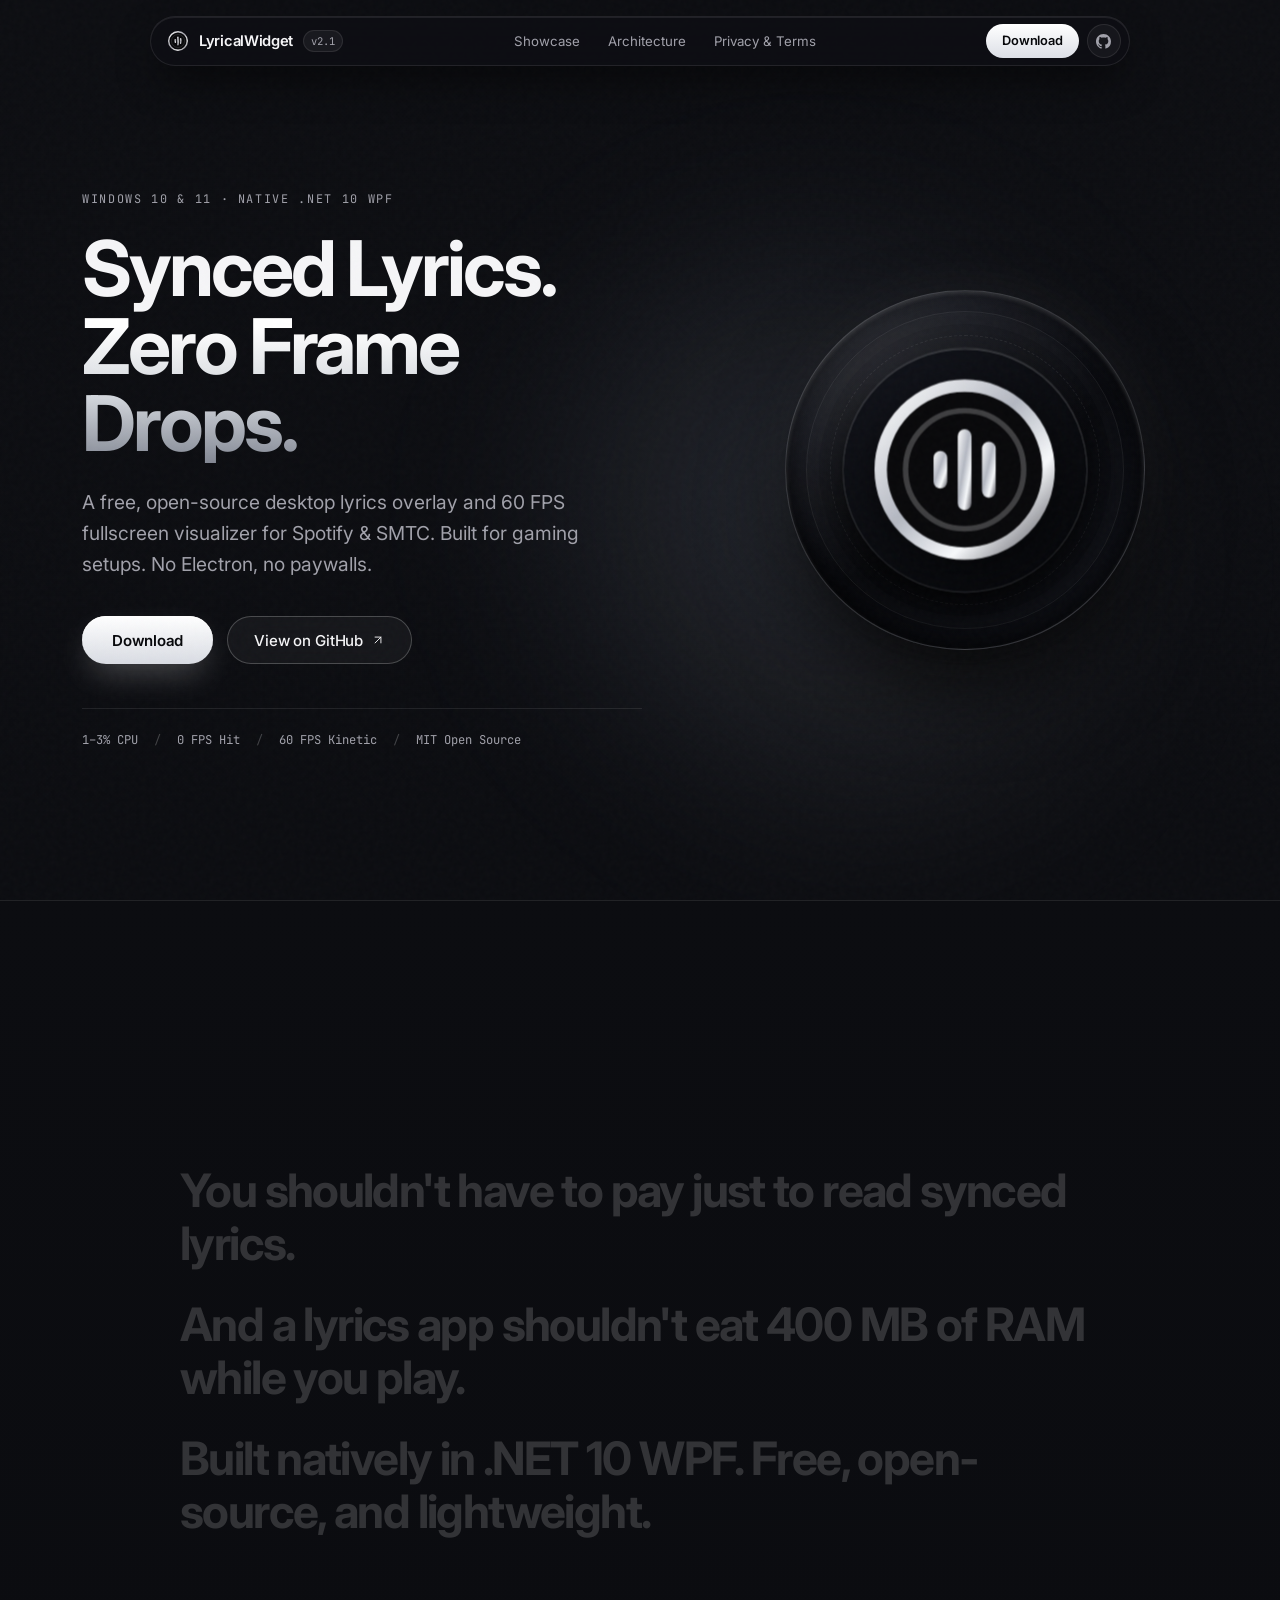
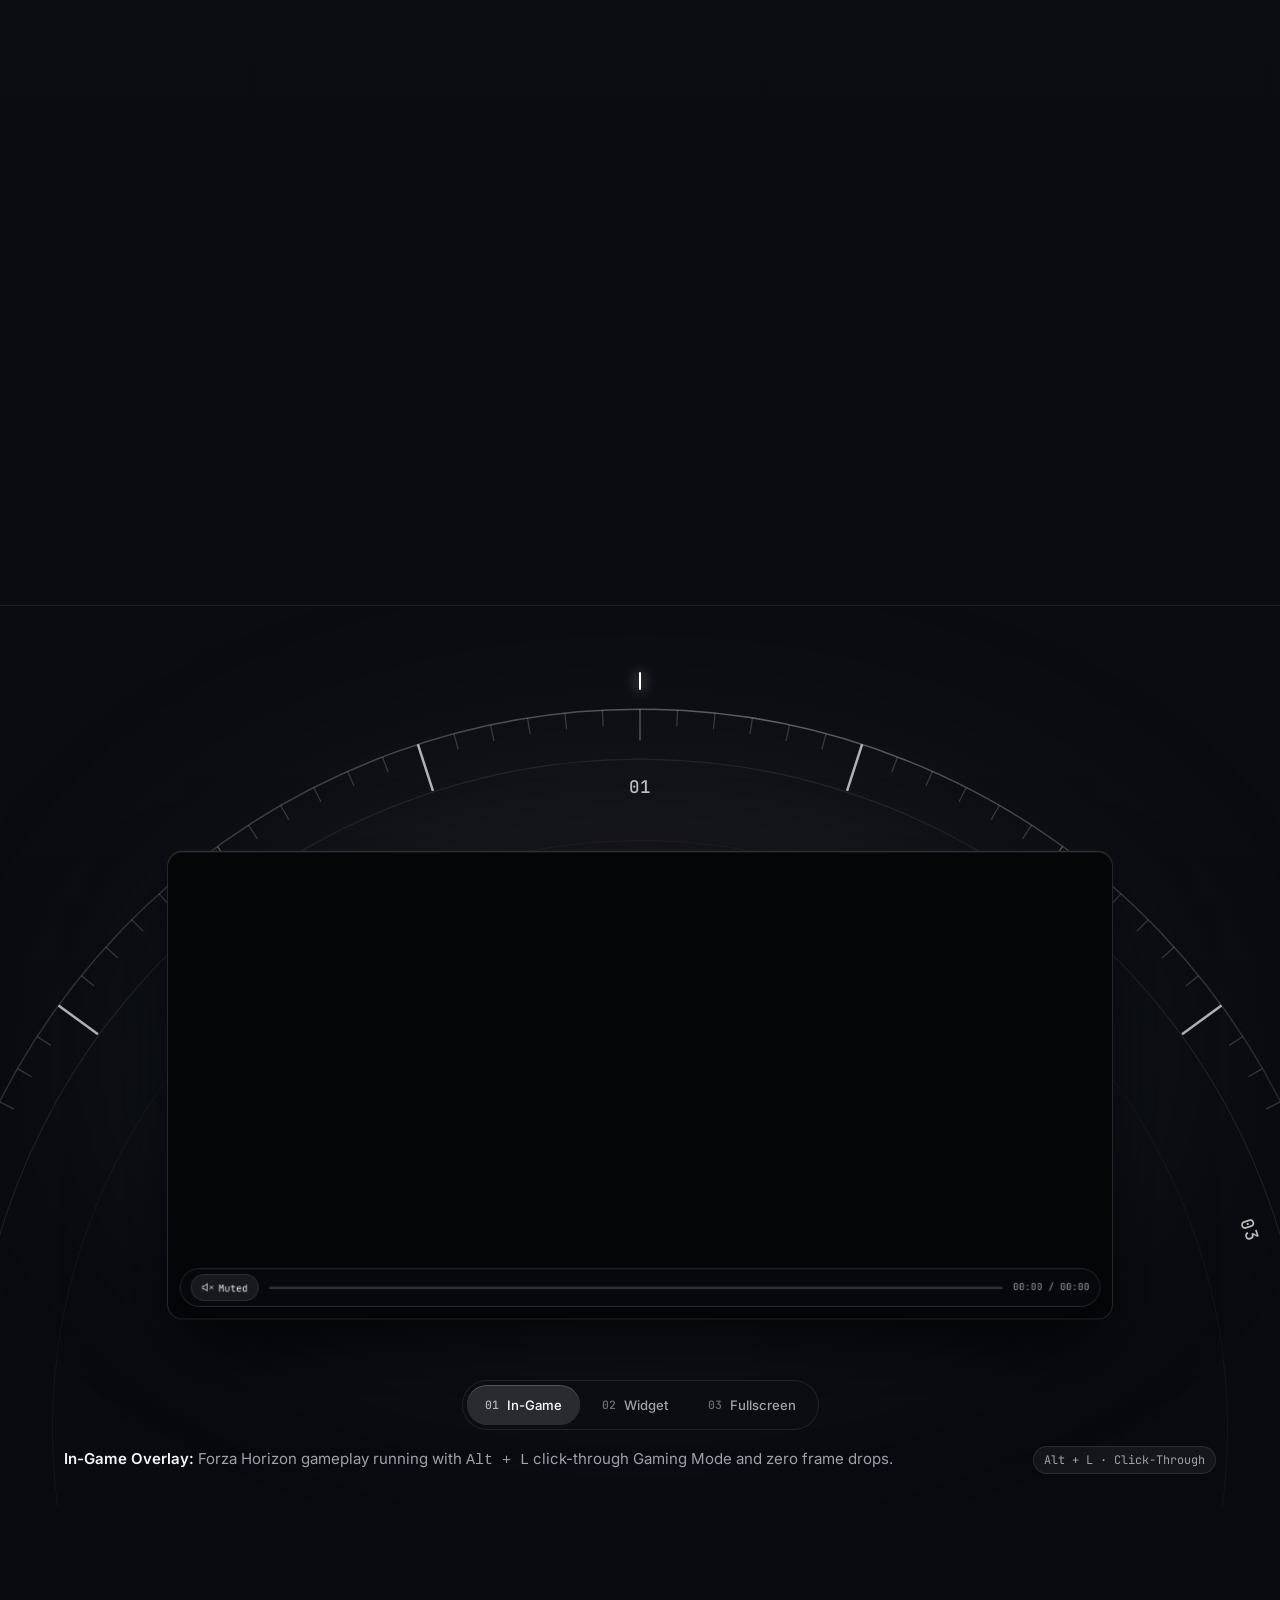
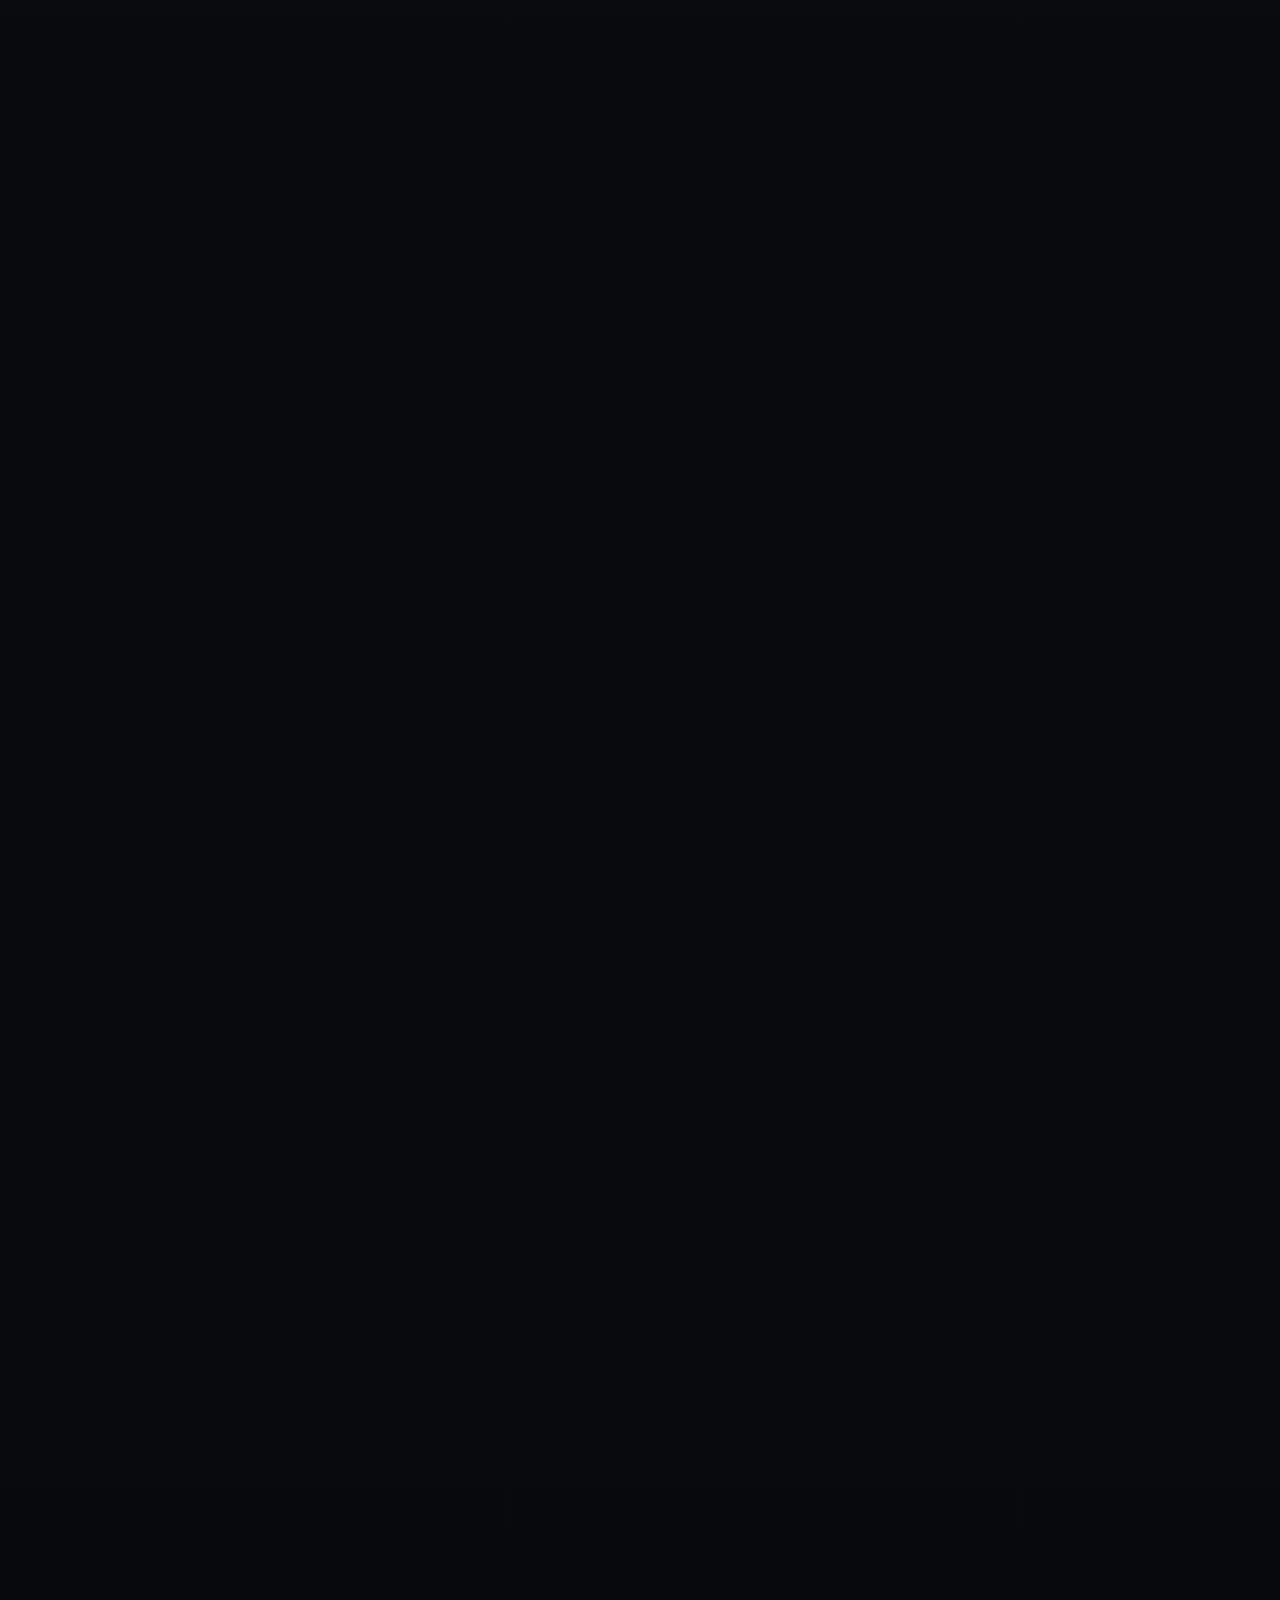
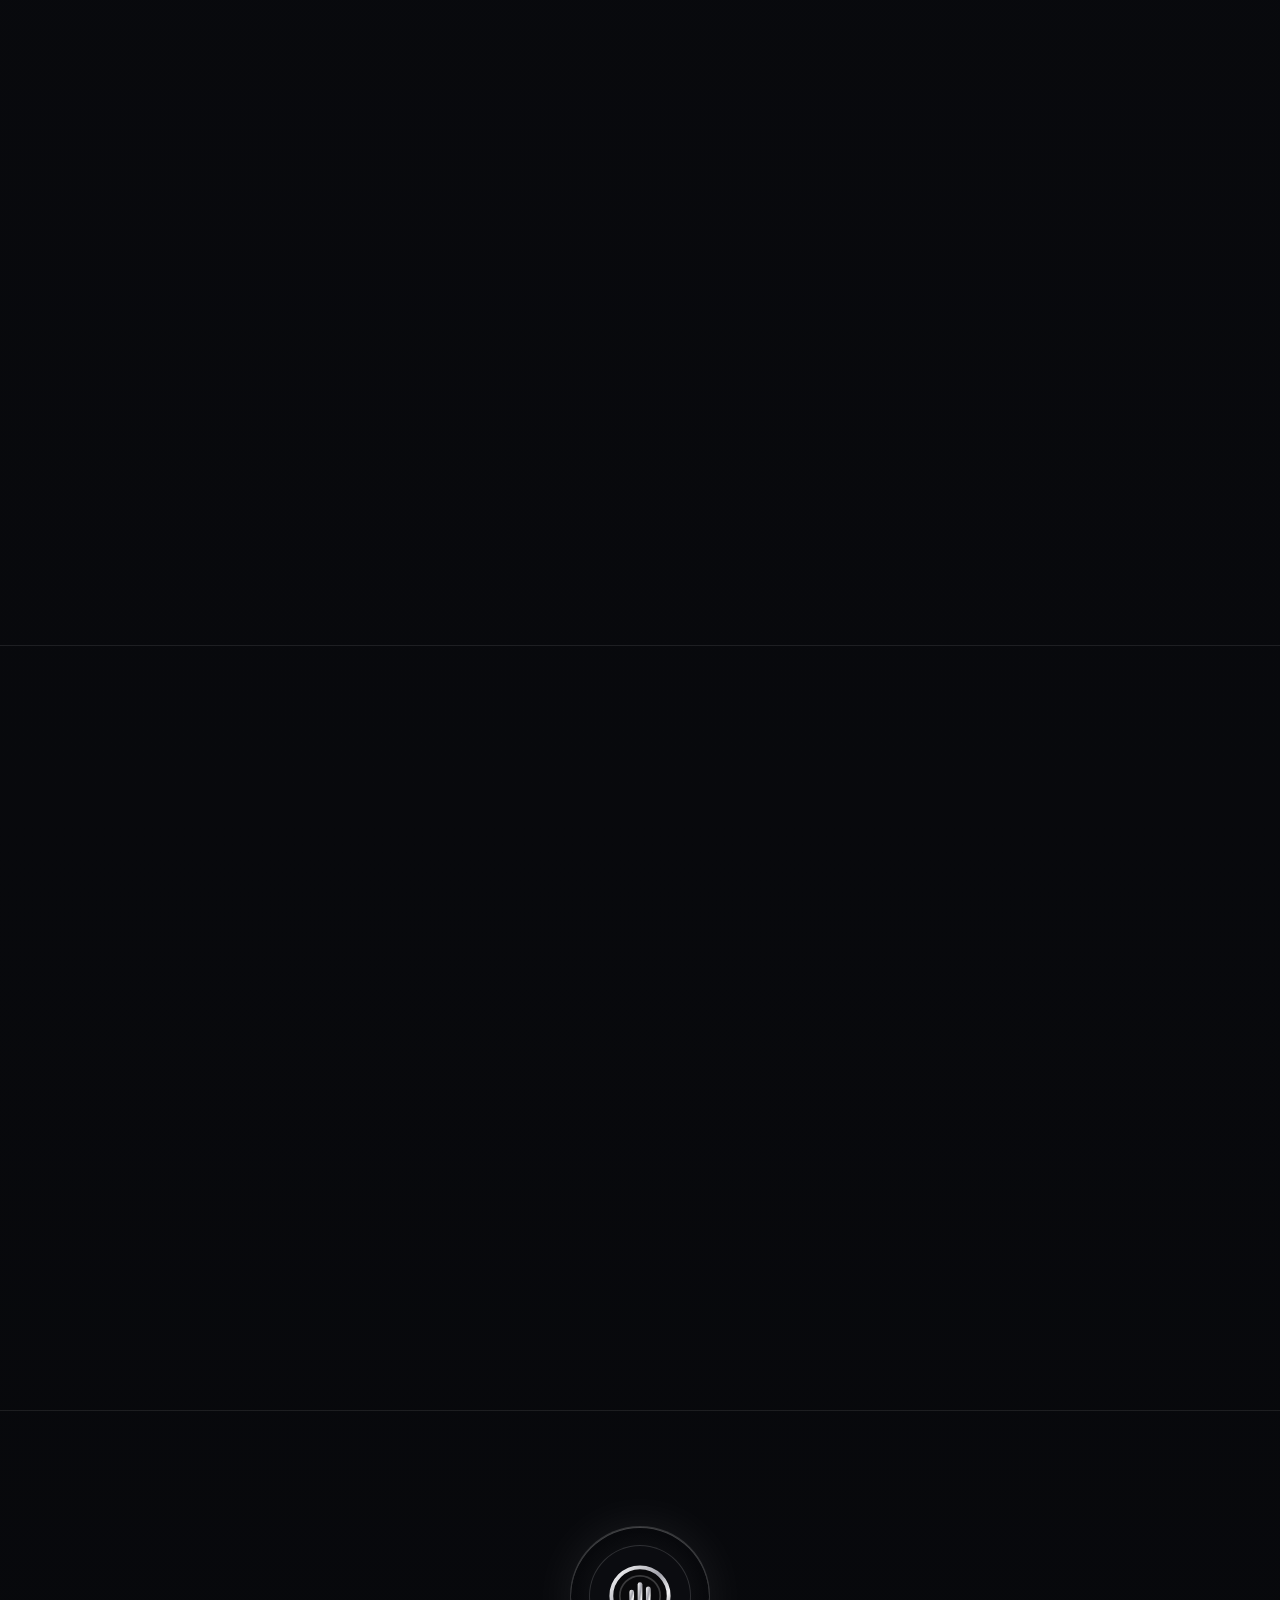
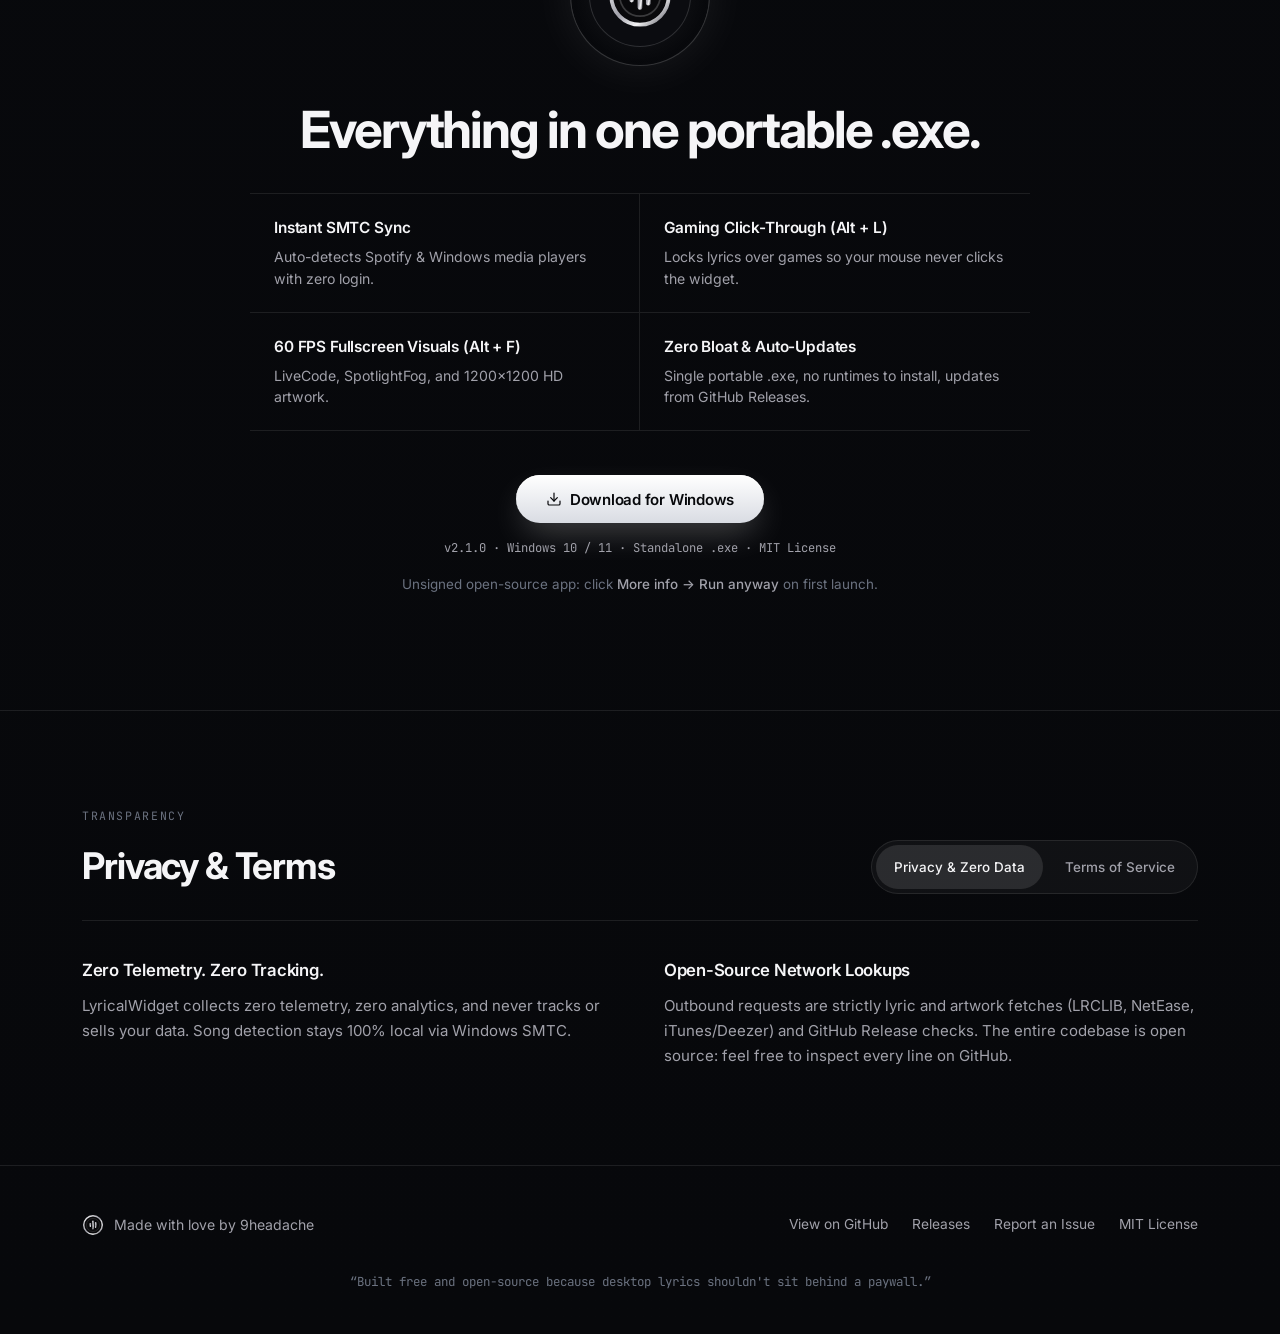
==== docs/index.html @ 4a6d5ec5 "Launch LyricalWidget v2.1.0 landing page" ====
<!DOCTYPE html>
<html lang="en">
<head>
  <meta charset="UTF-8">
  <meta name="viewport" content="width=device-width, initial-scale=1.0">
  <title>LyricalWidget — Synced Lyrics. Zero Frame Drops.</title>
  <meta name="description" content="A free, open-source desktop lyrics overlay and 60 FPS fullscreen visualizer for Spotify and SMTC. Native .NET 10 WPF built for gaming setups.">
  <meta name="theme-color" content="#0D0E12">
  <link rel="icon" type="image/svg+xml" href="data:image/svg+xml,%3Csvg xmlns='http://www.w3.org/2000/svg' viewBox='0 0 32 32'%3E%3Cdefs%3E%3ClinearGradient id='cg' x1='0' y1='0' x2='1' y2='1'%3E%3Cstop offset='0%25' stop-color='%23ffffff'/%3E%3Cstop offset='48%25' stop-color='%23a1a1aa'/%3E%3Cstop offset='72%25' stop-color='%23f4f4f5'/%3E%3Cstop offset='100%25' stop-color='%2352525b'/%3E%3C/linearGradient%3E%3C/defs%3E%3Ccircle cx='16' cy='16' r='13.5' fill='%2309090b' stroke='url(%23cg)' stroke-width='2'/%3E%3Ccircle cx='16' cy='16' r='9.5' fill='none' stroke='rgba(255,255,255,0.18)' stroke-width='0.9'/%3E%3Crect x='11' y='13' width='2.2' height='6' rx='1.1' fill='url(%23cg)'/%3E%3Crect x='14.9' y='9.5' width='2.2' height='13' rx='1.1' fill='url(%23cg)'/%3E%3Crect x='18.8' y='11.5' width='2.2' height='9' rx='1.1' fill='url(%23cg)'/%3E%3C/svg%3E">
  <link rel="preconnect" href="https://fonts.googleapis.com">
  <link rel="preconnect" href="https://fonts.gstatic.com" crossorigin>
  <link href="https://fonts.googleapis.com/css2?family=Inter:wght@400;500;600;700&family=JetBrains+Mono:wght@400;500&display=swap" rel="stylesheet">
  <link rel="stylesheet" href="styles.css">
</head>
<body data-channel="0">

  <div class="studio-grain" aria-hidden="true"></div>

  <header class="topbar-wrap">
    <div class="topbar">
      <a href="#" class="brand-lockup" aria-label="LyricalWidget home">
        <svg class="brand-logo-svg" viewBox="0 0 32 32" aria-hidden="true">
          <defs>
            <linearGradient id="chrome-logo-grad" x1="0" y1="0" x2="1" y2="1">
              <stop offset="0%" stop-color="#ffffff"/>
              <stop offset="48%" stop-color="#a1a1aa"/>
              <stop offset="72%" stop-color="#f4f4f5"/>
              <stop offset="100%" stop-color="#52525b"/>
            </linearGradient>
          </defs>
          <circle cx="16" cy="16" r="13.5" fill="#09090b" stroke="url(#chrome-logo-grad)" stroke-width="2"/>
          <circle cx="16" cy="16" r="9.5" fill="none" stroke="rgba(255,255,255,0.18)" stroke-width="0.9"/>
          <rect x="11" y="13" width="2.2" height="6" rx="1.1" fill="url(#chrome-logo-grad)"/>
          <rect x="14.9" y="9.5" width="2.2" height="13" rx="1.1" fill="url(#chrome-logo-grad)"/>
          <rect x="18.8" y="11.5" width="2.2" height="9" rx="1.1" fill="url(#chrome-logo-grad)"/>
        </svg>
        <span class="brand-name">LyricalWidget</span>
        <span class="brand-ver">v2.1</span>
      </a>

      <nav class="topbar-nav" aria-label="Primary navigation">
        <a href="#showcase">Showcase</a>
        <a href="#architecture">Architecture</a>
        <a href="#legal">Privacy &amp; Terms</a>
      </nav>

      <div class="topbar-actions">
        <a href="#download" class="btn-topbar-download" data-scroll-download>Download</a>
        <a href="https://github.com/9headache/LyricalWidget" target="_blank" rel="noopener" class="btn-topbar-github" aria-label="View on GitHub">
          <svg width="15" height="15" viewBox="0 0 24 24" fill="currentColor" aria-hidden="true">
            <path d="M12 0C5.37 0 0 5.37 0 12c0 5.31 3.435 9.795 8.205 11.385.6.105.825-.255.825-.57 0-.285-.015-1.23-.015-2.235-3.015.555-3.795-.735-4.035-1.41-.135-.345-.72-1.41-1.23-1.695-.42-.225-1.02-.78-.015-.795.945-.015 1.62.87 1.845 1.23 1.08 1.815 2.805 1.305 3.495.99.105-.78.42-1.305.765-1.605-2.67-.3-5.46-1.335-5.46-5.925 0-1.305.465-2.385 1.23-3.225-.12-.3-.54-1.53.12-3.18 0 0 1.005-.315 3.3 1.23.96-.27 1.98-.405 3-.405s2.04.135 3 .405c2.295-1.56 3.3-1.23 3.3-1.23.66 1.65.24 2.88.12 3.18.765.84 1.23 1.905 1.23 3.225 0 4.605-2.805 5.625-5.475 5.925.435.375.81 1.095.81 2.22 0 1.605-.015 2.895-.015 3.3 0 .315.225.69.825.57A12.02 12.02 0 0024 12c0-6.63-5.37-12-12-12z"/>
          </svg>
        </a>
      </div>
    </div>
  </header>

  <main>
    <section class="hero-chapter">
      <div class="hero-studio-glow" aria-hidden="true"></div>
      <div class="container">
        <div class="hero-split">
          <div>
            <div class="hero-eyebrow">WINDOWS 10 &amp; 11 &middot; NATIVE .NET 10 WPF</div>
            <h1 class="hero-title">
              Synced Lyrics.
              <span class="hero-title-chrome">Zero Frame Drops.</span>
            </h1>
            <p class="hero-pitch">
              A free, open-source desktop lyrics overlay and 60 FPS fullscreen visualizer for Spotify &amp; SMTC. Built for gaming setups. No Electron, no paywalls.
            </p>

            <div class="hero-cta-row">
              <a href="#download" class="btn-apple-primary" data-scroll-download>Download</a>
              <a href="https://github.com/9headache/LyricalWidget" target="_blank" rel="noopener" class="btn-apple-secondary">
                <span>View on GitHub</span>
                <svg width="14" height="14" viewBox="0 0 24 24" fill="none" stroke="currentColor" stroke-width="1.6" stroke-linecap="round" stroke-linejoin="round" aria-hidden="true">
                  <line x1="7" y1="17" x2="17" y2="7"/>
                  <polyline points="7 7 17 7 17 17"/>
                </svg>
              </a>
            </div>

            <div class="hero-stat-bar">
              <span>1–3% CPU</span>
              <span class="stat-sep" aria-hidden="true">/</span>
              <span>0 FPS Hit</span>
              <span class="stat-sep" aria-hidden="true">/</span>
              <span>60 FPS Kinetic</span>
              <span class="stat-sep" aria-hidden="true">/</span>
              <span>MIT Open Source</span>
            </div>
          </div>

          <div class="hero-sculpture-col">
            <div class="hardware-sculpture" id="hero-sculpture" aria-hidden="true">
              <div class="sculpture-housing">
                <div class="sculpture-groove-ring"></div>
                <div class="sculpture-groove-inner"></div>
                <div class="sculpture-glare-sweep"></div>
              </div>
              <div class="sculpture-logo-core">
                <svg class="sculpture-svg" viewBox="0 0 32 32">
                  <defs>
                    <linearGradient id="sculpture-grad" x1="0" y1="0" x2="1" y2="1">
                      <stop offset="0%" stop-color="#ffffff"/>
                      <stop offset="45%" stop-color="#b4b8c2"/>
                      <stop offset="72%" stop-color="#f8fafc"/>
                      <stop offset="100%" stop-color="#52525b"/>
                    </linearGradient>
                  </defs>
                  <circle cx="16" cy="16" r="13.5" fill="#09090b" stroke="url(#sculpture-grad)" stroke-width="2"/>
                  <circle cx="16" cy="16" r="9.5" fill="none" stroke="rgba(255,255,255,0.22)" stroke-width="0.9"/>
                  <rect x="11" y="13" width="2.2" height="6" rx="1.1" fill="url(#sculpture-grad)"/>
                  <rect x="14.9" y="9.5" width="2.2" height="13" rx="1.1" fill="url(#sculpture-grad)"/>
                  <rect x="18.8" y="11.5" width="2.2" height="9" rx="1.1" fill="url(#sculpture-grad)"/>
                </svg>
              </div>
            </div>
          </div>
        </div>
      </div>
    </section>

    <section class="manifesto-track" id="manifesto">
      <div class="manifesto-sticky">
        <div class="container">
          <div class="manifesto-stack">
            <p class="manifesto-line" data-manifesto-line>You shouldn't have to pay just to read synced lyrics.</p>
            <p class="manifesto-line" data-manifesto-line>And a lyrics app shouldn't eat 400 MB of RAM while you play.</p>
            <p class="manifesto-line" data-manifesto-line>Built natively in .NET 10 WPF. Free, open-source, and lightweight.</p>
          </div>
        </div>
      </div>
    </section>

    <section class="showcase-track" id="showcase">
      <div class="showcase-sticky">
        <div class="showcase-ambient" aria-hidden="true"></div>

        <div class="dial-fixed-pointer" aria-hidden="true">
          <span class="pointer-needle"></span>
        </div>

        <div class="giant-dial-wrap" aria-hidden="true">
          <svg class="giant-dial-svg" viewBox="0 0 1200 1200">
            <defs>
              <linearGradient id="dial-rim-grad" x1="0" y1="0" x2="1" y2="0.4">
                <stop offset="0%" stop-color="rgba(255,255,255,0.06)"/>
                <stop offset="50%" stop-color="rgba(255,255,255,0.34)"/>
                <stop offset="100%" stop-color="rgba(255,255,255,0.06)"/>
              </linearGradient>
            </defs>
            <circle cx="600" cy="600" r="575" fill="none" stroke="url(#dial-rim-grad)" stroke-width="1.2"/>
            <circle cx="600" cy="600" r="535" fill="none" stroke="rgba(255,255,255,0.08)" stroke-width="1"/>
            <circle cx="600" cy="600" r="470" fill="none" stroke="rgba(255,255,255,0.04)" stroke-width="1"/>
            <g id="giant-dial-ticks"></g>
            <!-- Degree markers aligned cleanly with 0deg, +36deg, +72deg from top center -->
            <g font-family="JetBrains Mono, monospace" font-size="14" font-weight="500" fill="rgba(255,255,255,0.72)" text-anchor="middle">
              <text x="600" y="92">01</text>
              <text x="898" y="189" transform="rotate(36 898 189)">02</text>
              <text x="1083" y="443" transform="rotate(72 1083 443)">03</text>
            </g>
          </svg>
        </div>

        <div class="showcase-stage-inner">
          <div class="cinema-video-shell" id="cinema-video-shell">
            <video class="stage-video-layer is-active" data-video-idx="0" src="assets/ingame-demo.mp4" muted loop playsinline preload="metadata"></video>
            <video class="stage-video-layer" data-video-idx="1" src="assets/widget-demo.mp4" muted loop playsinline preload="metadata"></video>
            <video class="stage-video-layer" data-video-idx="2" src="assets/fullscreen-demo.mp4" muted loop playsinline preload="metadata"></video>

            <div class="cinema-hud">
              <button type="button" id="cinema-mute-btn" class="mute-btn" aria-label="Unmute active video">
                <svg id="cinema-mute-icon" width="14" height="14" viewBox="0 0 24 24" fill="none" stroke="currentColor" stroke-width="1.6" stroke-linecap="round" stroke-linejoin="round" aria-hidden="true">
                  <polygon points="11 5 6 9 2 9 2 15 6 15 11 19 11 5"/>
                  <line x1="23" y1="9" x2="17" y2="15"/>
                  <line x1="17" y1="9" x2="23" y2="15"/>
                </svg>
                <span id="cinema-mute-label">Muted</span>
              </button>

              <div class="cinema-progress-track" aria-hidden="true">
                <div class="cinema-progress-fill" id="cinema-progress-fill"></div>
              </div>

              <span class="cinema-time" id="cinema-time">00:00 / 00:00</span>
            </div>
          </div>

          <div class="showcase-top-tabs" role="tablist" aria-label="Showcase video chapters">
            <button type="button" class="chapter-pill-btn" role="tab" aria-selected="true" data-chapter="0">
              <span class="pill-num">01</span>
              <span>In-Game</span>
            </button>
            <button type="button" class="chapter-pill-btn" role="tab" aria-selected="false" data-chapter="1">
              <span class="pill-num">02</span>
              <span>Widget</span>
            </button>
            <button type="button" class="chapter-pill-btn" role="tab" aria-selected="false" data-chapter="2">
              <span class="pill-num">03</span>
              <span>Fullscreen</span>
            </button>
          </div>

          <div class="showcase-caption-row">
            <p class="showcase-caption" id="showcase-caption">
              <strong>In-Game Overlay:</strong> Forza Horizon gameplay running with <code>Alt + L</code> click-through Gaming Mode and zero frame drops.
            </p>
            <span class="showcase-hotkey-tag" id="showcase-hotkey">Alt + L &middot; Click-Through</span>
          </div>
        </div>
      </div>
    </section>

    <section class="architecture-section" id="architecture">
      <div class="container">
        <div class="arch-grid reveal">
          <div class="arch-narrative">
            <div class="section-eyebrow">Architecture</div>
            <h2>Native speed, zero wrapper tax.</h2>
            <p>
              Browser-based desktop apps wrap a full Chromium runtime just to draw text, burning 300–500 MB of memory in the background. LyricalWidget compiles natively on .NET 10 WPF so it stays invisible to your frame counter.
            </p>
            <p>
              Playback hooks directly into Windows SMTC with millisecond timing, races LRCLIB and NetEase in parallel with 30-day offline lyric caching, and checks GitHub Releases automatically in place.
            </p>
          </div>

          <div class="ledger-table">
            <div class="ledger-row">
              <span class="ledger-key">Engine</span>
              <span class="ledger-val">.NET 10 WPF</span>
            </div>
            <div class="ledger-row">
              <span class="ledger-key">Typical CPU</span>
              <span class="ledger-val">1–3%</span>
            </div>
            <div class="ledger-row">
              <span class="ledger-key">Gaming Mode</span>
              <span class="ledger-val">Click-Through (Alt + L)</span>
            </div>
            <div class="ledger-row">
              <span class="ledger-key">Fullscreen</span>
              <span class="ledger-val">60 FPS Kinetic (Alt + F)</span>
            </div>
            <div class="ledger-row">
              <span class="ledger-key">Artwork</span>
              <span class="ledger-val">1200&times;1200 HD</span>
            </div>
            <div class="ledger-row">
              <span class="ledger-key">Price</span>
              <span class="ledger-val">Free Forever</span>
            </div>
          </div>
        </div>
      </div>
    </section>

    <section class="download-section" id="download">
      <div class="container">
        <div class="download-inner reveal">
          <div class="download-emblem" id="download-emblem" aria-hidden="true">
            <div class="download-ring"></div>
            <div class="download-emblem-disc">
              <svg class="download-emblem-svg" viewBox="0 0 32 32">
                <circle cx="16" cy="16" r="13.5" fill="#09090b" stroke="url(#chrome-logo-grad)" stroke-width="1.8"/>
                <circle cx="16" cy="16" r="9.5" fill="none" stroke="rgba(255,255,255,0.2)" stroke-width="0.8"/>
                <rect x="11" y="13" width="2.2" height="6" rx="1.1" fill="url(#chrome-logo-grad)"/>
                <rect x="14.9" y="9.5" width="2.2" height="13" rx="1.1" fill="url(#chrome-logo-grad)"/>
                <rect x="18.8" y="11.5" width="2.2" height="9" rx="1.1" fill="url(#chrome-logo-grad)"/>
              </svg>
              <div class="download-sweep"></div>
            </div>
          </div>

          <h2 class="download-heading">Everything in one portable .exe.</h2>

          <div class="explainer-grid">
            <div class="explainer-cell">
              <h3>Instant SMTC Sync</h3>
              <p>Auto-detects Spotify &amp; Windows media players with zero login.</p>
            </div>
            <div class="explainer-cell">
              <h3>Gaming Click-Through (Alt + L)</h3>
              <p>Locks lyrics over games so your mouse never clicks the widget.</p>
            </div>
            <div class="explainer-cell">
              <h3>60 FPS Fullscreen Visuals (Alt + F)</h3>
              <p>LiveCode, SpotlightFog, and 1200&times;1200 HD artwork.</p>
            </div>
            <div class="explainer-cell">
              <h3>Zero Bloat &amp; Auto-Updates</h3>
              <p>Single portable .exe, no runtimes to install, updates from GitHub Releases.</p>
            </div>
          </div>

          <div class="download-actions">
            <a href="https://github.com/9headache/LyricalWidget/releases/latest/download/LyricalWidget.exe" class="btn-apple-primary">
              <svg width="16" height="16" viewBox="0 0 24 24" fill="none" stroke="currentColor" stroke-width="1.8" stroke-linecap="round" stroke-linejoin="round" aria-hidden="true">
                <path d="M21 15v4a2 2 0 0 1-2 2H5a2 2 0 0 1-2-2v-4"/>
                <polyline points="7 10 12 15 17 10"/>
                <line x1="12" y1="15" x2="12" y2="3"/>
              </svg>
              <span>Download for Windows</span>
            </a>
            <div class="download-meta">v2.1.0 &middot; Windows 10 / 11 &middot; Standalone .exe &middot; MIT License</div>
            <p class="smartscreen-note">
              Unsigned open-source app: click <strong>More info &rarr; Run anyway</strong> on first launch.
            </p>
          </div>
        </div>
      </div>
    </section>

    <section class="legal-section" id="legal">
      <div class="container">
        <div class="legal-header reveal">
          <div>
            <div class="section-eyebrow">Transparency</div>
            <h2>Privacy &amp; Terms</h2>
          </div>

          <div class="legal-tabs" role="tablist" aria-label="Privacy and terms tabs">
            <button type="button" class="legal-tab-btn" role="tab" aria-selected="true" data-legal-tab="privacy">Privacy &amp; Zero Data</button>
            <button type="button" class="legal-tab-btn" role="tab" aria-selected="false" data-legal-tab="terms">Terms of Service</button>
          </div>
        </div>

        <div class="legal-panel is-active reveal" id="legal-panel-privacy" role="tabpanel">
          <div class="legal-col">
            <h3>Zero Telemetry. Zero Tracking.</h3>
            <p>
              LyricalWidget collects zero telemetry, zero analytics, and never tracks or sells your data. Song detection stays 100% local via Windows SMTC.
            </p>
          </div>
          <div class="legal-col">
            <h3>Open-Source Network Lookups</h3>
            <p>
              Outbound requests are strictly lyric and artwork fetches (LRCLIB, NetEase, iTunes/Deezer) and GitHub Release checks. The entire codebase is open source: feel free to inspect every line on GitHub.
            </p>
          </div>
        </div>

        <div class="legal-panel" id="legal-panel-terms" role="tabpanel">
          <div class="legal-col">
            <h3>MIT Open-Source License</h3>
            <p>
              Provided completely free under the MIT License ("as is", without warranty). No user accounts, license keys, or recurring subscriptions are required.
            </p>
          </div>
          <div class="legal-col">
            <h3>Independent Project</h3>
            <p>
              LyricalWidget is an independent community project and is not affiliated with, endorsed by, or sponsored by Spotify AB or any third-party media platform.
            </p>
          </div>
        </div>
      </div>
    </section>
  </main>

  <footer class="site-footer">
    <div class="container">
      <div class="footer-top">
        <a href="https://github.com/9headache" target="_blank" rel="noopener" class="footer-credit">
          <svg class="brand-logo-svg" viewBox="0 0 32 32" aria-hidden="true">
            <circle cx="16" cy="16" r="13.5" fill="#09090b" stroke="url(#chrome-logo-grad)" stroke-width="2"/>
            <circle cx="16" cy="16" r="9.5" fill="none" stroke="rgba(255,255,255,0.18)" stroke-width="0.9"/>
            <rect x="11" y="13" width="2.2" height="6" rx="1.1" fill="url(#chrome-logo-grad)"/>
            <rect x="14.9" y="9.5" width="2.2" height="13" rx="1.1" fill="url(#chrome-logo-grad)"/>
            <rect x="18.8" y="11.5" width="2.2" height="9" rx="1.1" fill="url(#chrome-logo-grad)"/>
          </svg>
          <span>Made with love by 9headache</span>
        </a>

        <nav class="footer-nav" aria-label="Footer navigation">
          <a href="https://github.com/9headache/LyricalWidget" target="_blank" rel="noopener">View on GitHub</a>
          <a href="https://github.com/9headache/LyricalWidget/releases/latest" target="_blank" rel="noopener">Releases</a>
          <a href="https://github.com/9headache/LyricalWidget/issues" target="_blank" rel="noopener">Report an Issue</a>
          <a href="#legal">MIT License</a>
        </nav>
      </div>

      <p class="footer-quote">&ldquo;Built free and open-source because desktop lyrics shouldn't sit behind a paywall.&rdquo;</p>
    </div>
  </footer>

  <script src="app.js"></script>
</body>
</html>
---- docs/styles.css ----
:root {
  --bg-top: #0D0E12;
  --bg-bottom: #07080B;
  --text-primary: #F5F5F7;
  --text-secondary: #A1A1AA;
  --text-muted: #6B7280;
  --hairline: rgba(255, 255, 255, 0.09);
  --hairline-bright: rgba(255, 255, 255, 0.22);

  --font-sans: "Inter", -apple-system, BlinkMacSystemFont, "SF Pro Display", "Segoe UI", sans-serif;
  --font-mono: "JetBrains Mono", ui-monospace, SFMono-Regular, Menlo, Consolas, monospace;

  --ease-apple: cubic-bezier(0.22, 1, 0.36, 1);
  --max-w: 1180px;

  --dial-angle: 0deg;
  --stage-scale: 1;
}

*, *::before, *::after {
  box-sizing: border-box;
  margin: 0;
  padding: 0;
}

html {
  background-color: var(--bg-bottom);
  color: var(--text-primary);
  font-family: var(--font-sans);
  scroll-behavior: smooth;
  -webkit-font-smoothing: antialiased;
  -moz-osx-font-smoothing: grayscale;
}

@media (prefers-reduced-motion: reduce) {
  html {
    scroll-behavior: auto;
  }
}

/* Keep overflow-x: clip so position: sticky works on child tracks */
body {
  min-height: 100vh;
  background: linear-gradient(180deg, var(--bg-top) 0%, #090A0E 45%, var(--bg-bottom) 100%);
  color: var(--text-primary);
  line-height: 1.55;
  overflow-x: clip;
  position: relative;
}

a {
  color: inherit;
  text-decoration: none;
}

button {
  font-family: inherit;
  color: inherit;
  background: none;
  border: none;
  cursor: pointer;
}

.studio-grain {
  position: fixed;
  inset: 0;
  pointer-events: none;
  z-index: 90;
  opacity: 0.022;
  background-image: url("data:image/svg+xml,%3Csvg viewBox='0 0 200 200' xmlns='http://www.w3.org/2000/svg'%3E%3Cfilter id='g'%3E%3CfeTurbulence type='fractalNoise' baseFrequency='0.85' numOctaves='3' stitchTiles='stitch'/%3E%3C/filter%3E%3Crect width='100%25' height='100%25' filter='url(%23g)'/%3E%3C/svg%3E");
}

.container {
  width: 100%;
  max-width: var(--max-w);
  margin: 0 auto;
  padding: 0 32px;
  position: relative;
  z-index: 2;
}

.topbar-wrap {
  position: fixed;
  top: 16px;
  left: 0;
  right: 0;
  z-index: 120;
  padding: 0 18px;
  pointer-events: none;
}

.topbar {
  pointer-events: auto;
  max-width: 980px;
  margin: 0 auto;
  height: 50px;
  padding: 0 8px 0 16px;
  border-radius: 999px;
  background: rgba(14, 15, 20, 0.72);
  backdrop-filter: blur(26px) saturate(150%);
  -webkit-backdrop-filter: blur(26px) saturate(150%);
  border: 1px solid var(--hairline);
  box-shadow: 0 18px 44px -12px rgba(0, 0, 0, 0.78), inset 0 1px 0 rgba(255, 255, 255, 0.08);
  display: flex;
  align-items: center;
  justify-content: space-between;
  gap: 16px;
}

.brand-lockup {
  display: inline-flex;
  align-items: center;
  gap: 10px;
  flex-shrink: 0;
}

.brand-logo-svg {
  width: 22px;
  height: 22px;
  flex-shrink: 0;
}

.brand-name {
  font-weight: 600;
  font-size: 0.92rem;
  letter-spacing: -0.02em;
  color: var(--text-primary);
}

.brand-ver {
  font-family: var(--font-mono);
  font-size: 0.66rem;
  color: var(--text-secondary);
  padding: 2px 7px;
  border-radius: 999px;
  background: rgba(255, 255, 255, 0.05);
  border: 1px solid var(--hairline);
}

.topbar-nav {
  display: flex;
  align-items: center;
  gap: 28px;
  font-size: 0.83rem;
  color: var(--text-secondary);
}

.topbar-nav a {
  transition: color 0.2s ease;
  white-space: nowrap;
}

.topbar-nav a:hover {
  color: var(--text-primary);
}

.topbar-actions {
  display: flex;
  align-items: center;
  gap: 8px;
  flex-shrink: 0;
}

.btn-topbar-download {
  display: inline-flex;
  align-items: center;
  justify-content: center;
  height: 34px;
  padding: 0 16px;
  border-radius: 999px;
  background: linear-gradient(180deg, #FFFFFF 0%, #DCDFE6 100%);
  color: #07080B;
  font-size: 0.8rem;
  font-weight: 600;
  letter-spacing: -0.01em;
  transition: transform 0.25s var(--ease-apple), box-shadow 0.25s ease;
}

.btn-topbar-download:hover {
  transform: translateY(-1px);
  box-shadow: 0 6px 20px rgba(255, 255, 255, 0.25);
}

.btn-topbar-github {
  display: inline-flex;
  align-items: center;
  justify-content: center;
  width: 34px;
  height: 34px;
  border-radius: 50%;
  background: rgba(255, 255, 255, 0.04);
  border: 1px solid var(--hairline);
  color: var(--text-secondary);
  transition: color 0.2s ease, border-color 0.2s ease, background 0.2s ease;
}

.btn-topbar-github:hover {
  color: var(--text-primary);
  border-color: var(--hairline-bright);
  background: rgba(255, 255, 255, 0.1);
}

.hero-chapter {
  min-height: 100vh;
  display: flex;
  align-items: center;
  padding: 112px 0 72px;
  position: relative;
  overflow: hidden;
}

.hero-studio-glow {
  position: absolute;
  top: 22%;
  right: 8%;
  width: 680px;
  height: 680px;
  border-radius: 50%;
  background:
    radial-gradient(circle at 42% 42%, rgba(185, 202, 230, 0.12), transparent 62%),
    radial-gradient(circle at 64% 62%, rgba(255, 255, 255, 0.05), transparent 60%);
  filter: blur(80px);
  pointer-events: none;
  z-index: 0;
}

.hero-split {
  display: grid;
  grid-template-columns: 1.12fr 0.88fr;
  gap: 56px;
  align-items: center;
}

.hero-eyebrow {
  font-family: var(--font-mono);
  font-size: 0.74rem;
  letter-spacing: 0.14em;
  text-transform: uppercase;
  color: var(--text-secondary);
  margin-bottom: 22px;
}

.hero-title {
  font-size: clamp(3rem, 6vw, 5.2rem);
  font-weight: 700;
  letter-spacing: -0.04em;
  line-height: 1.01;
  margin-bottom: 24px;
  color: var(--text-primary);
}

.hero-title-chrome {
  display: block;
  background: linear-gradient(180deg, #FFFFFF 12%, #D1D5DB 58%, #838894 100%);
  -webkit-background-clip: text;
  -webkit-text-fill-color: transparent;
}

.hero-pitch {
  font-size: clamp(1.04rem, 1.8vw, 1.2rem);
  color: var(--text-secondary);
  max-width: 540px;
  line-height: 1.62;
  margin-bottom: 36px;
}

.hero-cta-row {
  display: flex;
  align-items: center;
  gap: 14px;
  flex-wrap: wrap;
  margin-bottom: 44px;
}

.btn-apple-primary {
  display: inline-flex;
  align-items: center;
  justify-content: center;
  gap: 8px;
  min-height: 48px;
  padding: 0 30px;
  border-radius: 999px;
  background: linear-gradient(180deg, #FFFFFF 0%, #D9DCE3 100%);
  color: #07080B;
  font-size: 0.94rem;
  font-weight: 600;
  letter-spacing: -0.015em;
  box-shadow: 0 14px 34px -8px rgba(255, 255, 255, 0.28), inset 0 1px 0 #FFFFFF;
  transition: transform 0.28s var(--ease-apple), box-shadow 0.28s ease;
}

.btn-apple-primary:hover {
  transform: translateY(-2px);
  box-shadow: 0 20px 42px -8px rgba(255, 255, 255, 0.38), inset 0 1px 0 #FFFFFF;
}

.btn-apple-secondary {
  display: inline-flex;
  align-items: center;
  justify-content: center;
  gap: 8px;
  min-height: 48px;
  padding: 0 26px;
  border-radius: 999px;
  background: rgba(255, 255, 255, 0.045);
  border: 1px solid var(--hairline-bright);
  backdrop-filter: blur(18px);
  color: var(--text-primary);
  font-size: 0.94rem;
  font-weight: 500;
  letter-spacing: -0.01em;
  transition: background 0.2s ease, border-color 0.2s ease, transform 0.28s var(--ease-apple);
}

.btn-apple-secondary:hover {
  background: rgba(255, 255, 255, 0.09);
  border-color: rgba(255, 255, 255, 0.34);
  transform: translateY(-2px);
}

.hero-stat-bar {
  display: flex;
  align-items: center;
  flex-wrap: wrap;
  gap: 10px 16px;
  padding-top: 22px;
  border-top: 1px solid var(--hairline);
  font-family: var(--font-mono);
  font-size: 0.76rem;
  color: var(--text-secondary);
  max-width: 560px;
}

.stat-sep {
  color: rgba(255, 255, 255, 0.22);
}

.hero-sculpture-col {
  display: flex;
  align-items: center;
  justify-content: center;
  perspective: 900px;
}

.hardware-sculpture {
  position: relative;
  width: clamp(280px, 32vw, 360px);
  aspect-ratio: 1 / 1;
  border-radius: 50%;
  display: flex;
  align-items: center;
  justify-content: center;
  transform-style: preserve-3d;
  transition: transform 0.22s var(--ease-apple);
  will-change: transform;
}

.sculpture-housing {
  position: absolute;
  inset: 0;
  border-radius: 50%;
  background:
    radial-gradient(circle at 30% 25%, rgba(255, 255, 255, 0.10), transparent 55%),
    linear-gradient(145deg, #161820 0%, #090A0E 55%, #11131A 100%);
  border: 1px solid rgba(255, 255, 255, 0.16);
  box-shadow:
    0 42px 96px -18px rgba(0, 0, 0, 0.92),
    0 0 60px rgba(255, 255, 255, 0.05),
    inset 0 2px 4px rgba(255, 255, 255, 0.14),
    inset 0 -8px 24px rgba(0, 0, 0, 0.75);
  overflow: hidden;
}

.sculpture-groove-ring {
  position: absolute;
  inset: 20px;
  border-radius: 50%;
  border: 1px solid rgba(255, 255, 255, 0.07);
  box-shadow: inset 0 0 0 12px rgba(255, 255, 255, 0.012);
}

.sculpture-groove-inner {
  position: absolute;
  inset: 44px;
  border-radius: 50%;
  border: 1px dashed rgba(255, 255, 255, 0.08);
}

.sculpture-glare-sweep {
  position: absolute;
  top: -30%;
  left: -90%;
  width: 60%;
  height: 160%;
  background: linear-gradient(105deg, transparent 25%, rgba(255, 255, 255, 0.16) 50%, transparent 75%);
  transform: skewX(-20deg);
  animation: sculpture-sweep 7.5s var(--ease-apple) infinite;
  pointer-events: none;
}

@keyframes sculpture-sweep {
  0%, 55% { left: -90%; opacity: 0; }
  65% { opacity: 1; }
  90% { left: 140%; opacity: 0; }
  100% { left: 140%; opacity: 0; }
}

.sculpture-logo-core {
  position: relative;
  width: 66%;
  height: 66%;
  border-radius: 50%;
  background: radial-gradient(circle at 35% 30%, #15171F 0%, #07080B 80%);
  border: 1px solid rgba(255, 255, 255, 0.14);
  box-shadow: 0 20px 44px rgba(0, 0, 0, 0.85), inset 0 1px 0 rgba(255, 255, 255, 0.22);
  display: flex;
  align-items: center;
  justify-content: center;
  transform: translateZ(26px);
}

.sculpture-svg {
  width: 82%;
  height: 82%;
  filter: drop-shadow(0 6px 18px rgba(0, 0, 0, 0.7));
}

.manifesto-track {
  min-height: 145vh;
  position: relative;
  border-top: 1px solid var(--hairline);
}

.manifesto-sticky {
  position: sticky;
  top: 0;
  height: 100vh;
  display: flex;
  align-items: center;
  justify-content: center;
  padding: 80px 0;
}

.manifesto-stack {
  max-width: 920px;
  margin: 0 auto;
  display: flex;
  flex-direction: column;
  gap: 28px;
}

.manifesto-line {
  font-size: clamp(1.75rem, 3.6vw, 3.2rem);
  font-weight: 700;
  letter-spacing: -0.035em;
  line-height: 1.15;
}

.m-word {
  color: rgba(255, 255, 255, 0.16);
  transition: color 0.22s ease;
}

.m-word.is-lit {
  color: #FFFFFF;
}

.showcase-track {
  height: 360vh;
  position: relative;
  border-top: 1px solid var(--hairline);
}

.showcase-sticky {
  position: sticky;
  top: 0;
  height: 100vh;
  overflow: clip;
  display: flex;
  flex-direction: column;
  justify-content: flex-end;
  padding: 76px 0 32px;
}

.showcase-ambient {
  position: absolute;
  top: 50%;
  left: 50%;
  width: min(1100px, 120vw);
  height: 620px;
  transform: translate(-50%, -50%);
  border-radius: 50%;
  filter: blur(110px);
  pointer-events: none;
  z-index: 0;
  transition: background 0.85s var(--ease-apple);
}

body[data-channel="0"] .showcase-ambient {
  background: radial-gradient(ellipse at center, rgba(224, 152, 68, 0.16), rgba(92, 134, 190, 0.12) 55%, transparent 74%);
}

body[data-channel="1"] .showcase-ambient {
  background: radial-gradient(ellipse at center, rgba(132, 140, 248, 0.18), rgba(79, 70, 229, 0.12) 55%, transparent 74%);
}

body[data-channel="2"] .showcase-ambient {
  background: radial-gradient(ellipse at center, rgba(218, 70, 86, 0.17), rgba(214, 165, 76, 0.12) 55%, transparent 74%);
}

.giant-dial-wrap {
  position: absolute;
  top: 72px;
  left: 50%;
  width: min(125vw, 1500px);
  aspect-ratio: 1 / 1;
  transform: translateX(-50%);
  pointer-events: none;
  z-index: 1;
}

.giant-dial-svg {
  width: 100%;
  height: 100%;
  transform: rotate(var(--dial-angle));
  will-change: transform;
}

.dial-fixed-pointer {
  position: absolute;
  top: 66px;
  left: 50%;
  transform: translateX(-50%);
  display: flex;
  flex-direction: column;
  align-items: center;
  gap: 4px;
  z-index: 4;
  pointer-events: none;
}

.pointer-needle {
  width: 2px;
  height: 18px;
  background: #FFFFFF;
  border-radius: 999px;
  box-shadow: 0 0 14px rgba(255, 255, 255, 0.95);
}

.showcase-stage-inner {
  position: relative;
  z-index: 3;
  width: 100%;
  max-width: 1280px;
  margin: 0 auto;
  padding: 0 28px;
  display: flex;
  flex-direction: column;
  align-items: center;
  gap: 16px;
}

.showcase-top-tabs {
  display: inline-flex;
  align-items: center;
  padding: 4px;
  border-radius: 999px;
  background: rgba(14, 15, 20, 0.78);
  backdrop-filter: blur(22px);
  -webkit-backdrop-filter: blur(22px);
  border: 1px solid var(--hairline);
  gap: 4px;
  max-width: 100%;
  overflow-x: auto;
  scrollbar-width: none;
}

.showcase-top-tabs::-webkit-scrollbar {
  display: none;
}

.chapter-pill-btn {
  display: inline-flex;
  align-items: center;
  gap: 8px;
  min-height: 40px;
  padding: 0 18px;
  border-radius: 999px;
  font-size: 0.82rem;
  font-weight: 500;
  color: var(--text-secondary);
  white-space: nowrap;
  transition: color 0.2s ease, background 0.25s ease;
}

.chapter-pill-btn:hover {
  color: var(--text-primary);
}

.chapter-pill-btn[aria-selected="true"] {
  background: rgba(255, 255, 255, 0.12);
  color: #FFFFFF;
  box-shadow: inset 0 1px 0 rgba(255, 255, 255, 0.18);
}

.pill-num {
  font-family: var(--font-mono);
  font-size: 0.72rem;
  opacity: 0.65;
}

.cinema-video-shell {
  position: relative;
  width: min(88vw, 1220px);
  max-height: 62vh;
  aspect-ratio: 16 / 9;
  border-radius: 18px;
  overflow: hidden;
  background: #040507;
  border: 1px solid rgba(255, 255, 255, 0.15);
  box-shadow: 0 42px 100px -20px rgba(0, 0, 0, 0.9), inset 0 1px 0 rgba(255, 255, 255, 0.18);
  transform: scale(var(--stage-scale));
  transition: transform 0.15s linear;
  will-change: transform;
  touch-action: pan-y;
}

.stage-video-layer {
  position: absolute;
  inset: 0;
  width: 100%;
  height: 100%;
  object-fit: cover;
  opacity: 0;
  pointer-events: none;
  transition: opacity 0.45s var(--ease-apple);
}

.stage-video-layer.is-active {
  opacity: 1;
  pointer-events: auto;
}

.cinema-hud {
  position: absolute;
  inset: auto 14px 14px 14px;
  display: flex;
  align-items: center;
  gap: 12px;
  padding: 6px 12px;
  border-radius: 999px;
  background: rgba(9, 10, 14, 0.72);
  backdrop-filter: blur(20px);
  -webkit-backdrop-filter: blur(20px);
  border: 1px solid rgba(255, 255, 255, 0.14);
  z-index: 4;
}

.mute-btn {
  display: inline-flex;
  align-items: center;
  gap: 6px;
  height: 32px;
  padding: 0 12px;
  border-radius: 999px;
  background: rgba(255, 255, 255, 0.07);
  border: 1px solid rgba(255, 255, 255, 0.12);
  font-family: var(--font-mono);
  font-size: 0.72rem;
  color: var(--text-primary);
  flex-shrink: 0;
  transition: background 0.18s ease;
}

.mute-btn:hover {
  background: rgba(255, 255, 255, 0.16);
}

.cinema-progress-track {
  flex: 1;
  height: 3px;
  border-radius: 999px;
  background: rgba(255, 255, 255, 0.16);
  overflow: hidden;
}

.cinema-progress-fill {
  height: 100%;
  width: 0%;
  background: linear-gradient(90deg, rgba(255, 255, 255, 0.45), #FFFFFF);
}

.cinema-time {
  font-family: var(--font-mono);
  font-size: 0.7rem;
  color: var(--text-secondary);
  white-space: nowrap;
}

.showcase-caption-row {
  display: flex;
  align-items: center;
  justify-content: space-between;
  gap: 16px;
  width: min(90vw, 1280px);
  flex-wrap: wrap;
}

.showcase-caption {
  font-size: 0.94rem;
  color: var(--text-secondary);
}

.showcase-caption strong {
  color: var(--text-primary);
  font-weight: 600;
}

.showcase-hotkey-tag {
  font-family: var(--font-mono);
  font-size: 0.74rem;
  color: var(--text-secondary);
  padding: 4px 10px;
  border-radius: 999px;
  background: rgba(255, 255, 255, 0.05);
  border: 1px solid var(--hairline);
}

.architecture-section {
  min-height: 85vh;
  display: flex;
  align-items: center;
  padding: 112px 0;
  border-top: 1px solid var(--hairline);
}

.arch-grid {
  display: grid;
  grid-template-columns: 1.05fr 0.95fr;
  gap: 72px;
  align-items: start;
}

.section-eyebrow {
  font-family: var(--font-mono);
  font-size: 0.72rem;
  letter-spacing: 0.14em;
  text-transform: uppercase;
  color: var(--text-muted);
  margin-bottom: 12px;
}

.arch-narrative h2 {
  font-size: clamp(2rem, 4vw, 3rem);
  font-weight: 700;
  letter-spacing: -0.035em;
  line-height: 1.08;
  margin-bottom: 22px;
  color: var(--text-primary);
}

.arch-narrative p {
  color: var(--text-secondary);
  font-size: 1.02rem;
  line-height: 1.68;
  margin-bottom: 16px;
  max-width: 490px;
}

.ledger-table {
  border-top: 1px solid var(--hairline);
}

.ledger-row {
  display: flex;
  align-items: baseline;
  justify-content: space-between;
  gap: 20px;
  padding: 20px 0;
  border-bottom: 1px solid var(--hairline);
}

.ledger-key {
  font-family: var(--font-mono);
  font-size: 0.78rem;
  text-transform: uppercase;
  letter-spacing: 0.08em;
  color: var(--text-muted);
}

.ledger-val {
  font-size: 1rem;
  font-weight: 500;
  color: var(--text-primary);
  text-align: right;
  letter-spacing: -0.01em;
}

.download-section {
  min-height: 100vh;
  display: flex;
  align-items: center;
  padding: 112px 0;
  border-top: 1px solid var(--hairline);
  position: relative;
  overflow: hidden;
  text-align: center;
}

.download-inner {
  max-width: 780px;
  margin: 0 auto;
  position: relative;
  z-index: 2;
}

.download-emblem {
  position: relative;
  width: 140px;
  height: 140px;
  margin: 0 auto 36px;
  display: flex;
  align-items: center;
  justify-content: center;
}

.download-ring {
  position: absolute;
  inset: 0;
  border-radius: 50%;
  border: 1px solid rgba(255, 255, 255, 0.18);
  background: radial-gradient(circle, rgba(255, 255, 255, 0.08) 0%, transparent 70%);
  box-shadow: 0 0 48px rgba(255, 255, 255, 0.08), inset 0 1px 0 rgba(255, 255, 255, 0.24);
}

.download-emblem-disc {
  position: relative;
  width: 102px;
  height: 102px;
  border-radius: 50%;
  background: #0B0C10;
  border: 1px solid rgba(255, 255, 255, 0.15);
  display: flex;
  align-items: center;
  justify-content: center;
  overflow: hidden;
}

.download-emblem-svg {
  width: 68px;
  height: 68px;
  position: relative;
  z-index: 1;
}

.download-sweep {
  position: absolute;
  top: -20%;
  left: -135%;
  width: 85%;
  height: 140%;
  background: linear-gradient(105deg, transparent 20%, rgba(255, 255, 255, 0.62) 50%, transparent 80%);
  transform: skewX(-18deg);
  pointer-events: none;
  z-index: 2;
}

.download-emblem.is-flashing .download-sweep {
  animation: dl-sweep 1.1s var(--ease-apple) forwards;
}

.download-emblem.is-flashing .download-ring {
  animation: dl-ring-pulse 1.2s var(--ease-apple) forwards;
}

@keyframes dl-sweep {
  0% { left: -135%; opacity: 0; }
  20% { opacity: 1; }
  100% { left: 165%; opacity: 0; }
}

@keyframes dl-ring-pulse {
  0% {
    transform: scale(0.92);
    box-shadow: 0 0 0 rgba(255, 255, 255, 0);
  }
  45% {
    transform: scale(1.09);
    box-shadow: 0 0 72px rgba(255, 255, 255, 0.36), inset 0 1px 0 rgba(255, 255, 255, 0.5);
  }
  100% {
    transform: scale(1);
    box-shadow: 0 0 48px rgba(255, 255, 255, 0.08), inset 0 1px 0 rgba(255, 255, 255, 0.24);
  }
}

.download-heading {
  font-size: clamp(2.1rem, 4.4vw, 3.2rem);
  font-weight: 700;
  letter-spacing: -0.04em;
  line-height: 1.08;
  color: var(--text-primary);
  margin-bottom: 36px;
}

.explainer-grid {
  display: grid;
  grid-template-columns: repeat(2, 1fr);
  border-top: 1px solid var(--hairline);
  margin-bottom: 44px;
  text-align: left;
}

.explainer-cell {
  padding: 22px 24px;
  border-bottom: 1px solid var(--hairline);
}

.explainer-cell:nth-child(odd) {
  border-right: 1px solid var(--hairline);
}

.explainer-cell h3 {
  font-size: 0.96rem;
  font-weight: 600;
  color: var(--text-primary);
  margin-bottom: 6px;
  letter-spacing: -0.01em;
}

.explainer-cell p {
  font-size: 0.88rem;
  color: var(--text-secondary);
  line-height: 1.55;
}

.download-actions {
  display: flex;
  flex-direction: column;
  align-items: center;
  gap: 16px;
}

.download-meta {
  font-family: var(--font-mono);
  font-size: 0.76rem;
  color: var(--text-secondary);
}

.smartscreen-note {
  font-size: 0.84rem;
  color: var(--text-muted);
}

.smartscreen-note strong {
  color: var(--text-secondary);
  font-weight: 500;
}

.legal-section {
  padding: 96px 0;
  border-top: 1px solid var(--hairline);
}

.legal-header {
  display: flex;
  align-items: flex-end;
  justify-content: space-between;
  gap: 20px;
  flex-wrap: wrap;
  padding-bottom: 26px;
  border-bottom: 1px solid var(--hairline);
  margin-bottom: 36px;
}

.legal-header h2 {
  font-size: clamp(1.7rem, 3vw, 2.3rem);
  font-weight: 700;
  letter-spacing: -0.03em;
  color: var(--text-primary);
}

.legal-tabs {
  display: inline-flex;
  padding: 4px;
  border-radius: 999px;
  background: rgba(255, 255, 255, 0.04);
  border: 1px solid var(--hairline);
  gap: 4px;
}

.legal-tab-btn {
  min-height: 44px;
  padding: 0 18px;
  border-radius: 999px;
  font-size: 0.84rem;
  font-weight: 500;
  color: var(--text-secondary);
  transition: color 0.2s ease, background 0.2s ease;
}

.legal-tab-btn[aria-selected="true"] {
  background: rgba(255, 255, 255, 0.11);
  color: var(--text-primary);
}

.legal-panel {
  display: none;
}

.legal-panel.is-active {
  display: grid;
  grid-template-columns: repeat(2, 1fr);
  gap: 48px;
}

.legal-col h3 {
  font-size: 1.05rem;
  font-weight: 600;
  letter-spacing: -0.015em;
  color: var(--text-primary);
  margin-bottom: 10px;
}

.legal-col p {
  font-size: 0.94rem;
  color: var(--text-secondary);
  line-height: 1.68;
}

.reveal {
  opacity: 0;
  transform: translateY(18px);
  transition: opacity 0.8s var(--ease-apple), transform 0.8s var(--ease-apple);
}

.reveal.is-in {
  opacity: 1;
  transform: translateY(0);
}

.site-footer {
  border-top: 1px solid var(--hairline);
  padding: 48px 0 42px;
}

.footer-top {
  display: flex;
  align-items: center;
  justify-content: space-between;
  gap: 24px;
  flex-wrap: wrap;
  margin-bottom: 36px;
}

.footer-credit {
  display: inline-flex;
  align-items: center;
  gap: 10px;
  font-size: 0.88rem;
  color: var(--text-secondary);
  transition: color 0.2s ease;
}

.footer-credit:hover {
  color: var(--text-primary);
}

.footer-nav {
  display: flex;
  align-items: center;
  gap: 24px;
  flex-wrap: wrap;
  font-size: 0.86rem;
  color: var(--text-secondary);
}

.footer-nav a:hover {
  color: var(--text-primary);
}

.footer-quote {
  text-align: center;
  font-family: var(--font-mono);
  font-size: 0.78rem;
  color: #6B7280;
  max-width: 660px;
  margin: 0 auto;
  line-height: 1.6;
}

@media (prefers-reduced-motion: reduce) {
  .reveal {
    opacity: 1 !important;
    transform: none !important;
    transition: none !important;
  }
  .sculpture-glare-sweep,
  .download-emblem.is-flashing .download-sweep,
  .download-emblem.is-flashing .download-ring {
    animation: none !important;
  }
  .giant-dial-svg {
    transition: none !important;
  }
}

@media (max-width: 900px) {
  .hero-split {
    grid-template-columns: 1fr;
    gap: 44px;
    text-align: left;
  }
  .hero-sculpture-col {
    order: -1;
  }
  .hardware-sculpture {
    width: clamp(210px, 54vw, 270px);
  }
  .manifesto-track {
    min-height: auto;
    padding: 88px 0;
  }
  .manifesto-sticky {
    position: static;
    height: auto;
    padding: 0;
  }
  .m-word {
    color: #FFFFFF;
  }
  /* Release sticky 360vh scroll lock cleanly on mobile */
  .showcase-track {
    height: auto;
    padding: 72px 0;
  }
  .showcase-sticky {
    position: relative;
    height: auto;
    padding: 0;
  }
  .giant-dial-wrap {
    top: -12px;
    width: 140vw;
  }
  .giant-dial-svg {
    transition: transform 0.68s var(--ease-apple);
  }
  .dial-fixed-pointer {
    top: -18px;
  }
  .showcase-stage-inner {
    padding: 36px 20px 0;
  }
  .cinema-video-shell {
    width: 100%;
    max-height: none;
    transform: none;
    border-radius: 14px;
  }
  .showcase-caption-row {
    width: 100%;
  }
  .arch-grid {
    grid-template-columns: 1fr;
    gap: 40px;
  }
  .explainer-grid {
    grid-template-columns: 1fr;
  }
  .explainer-cell:nth-child(odd) {
    border-right: none;
  }
  .legal-panel.is-active {
    grid-template-columns: 1fr;
    gap: 28px;
  }
}

@media (max-width: 680px) {
  .container {
    padding: 0 20px;
  }
  .topbar-nav {
    display: none;
  }
  .hero-chapter {
    min-height: auto;
    padding: 96px 0 64px;
  }
  .architecture-section,
  .download-section,
  .legal-section {
    min-height: auto;
    padding: 72px 0;
  }
}

@media (max-width: 420px) {
  .topbar-wrap {
    padding: 0 10px;
  }
  .topbar {
    padding: 0 6px 0 12px;
    height: 46px;
    gap: 8px;
  }
  .brand-name {
    font-size: 0.88rem;
  }
  .brand-ver {
    display: none;
  }
  .btn-topbar-download {
    height: 32px;
    padding: 0 12px;
    font-size: 0.78rem;
  }
  .btn-topbar-github {
    width: 32px;
    height: 32px;
  }
  .hero-cta-row {
    flex-direction: column;
    align-items: stretch;
  }
  .chapter-pill-btn {
    padding: 0 12px;
    font-size: 0.76rem;
  }
  .cinema-hud {
    inset: auto 8px 8px 8px;
    padding: 4px 8px;
    gap: 8px;
  }
  .footer-top {
    flex-direction: column;
    align-items: flex-start;
  }
}
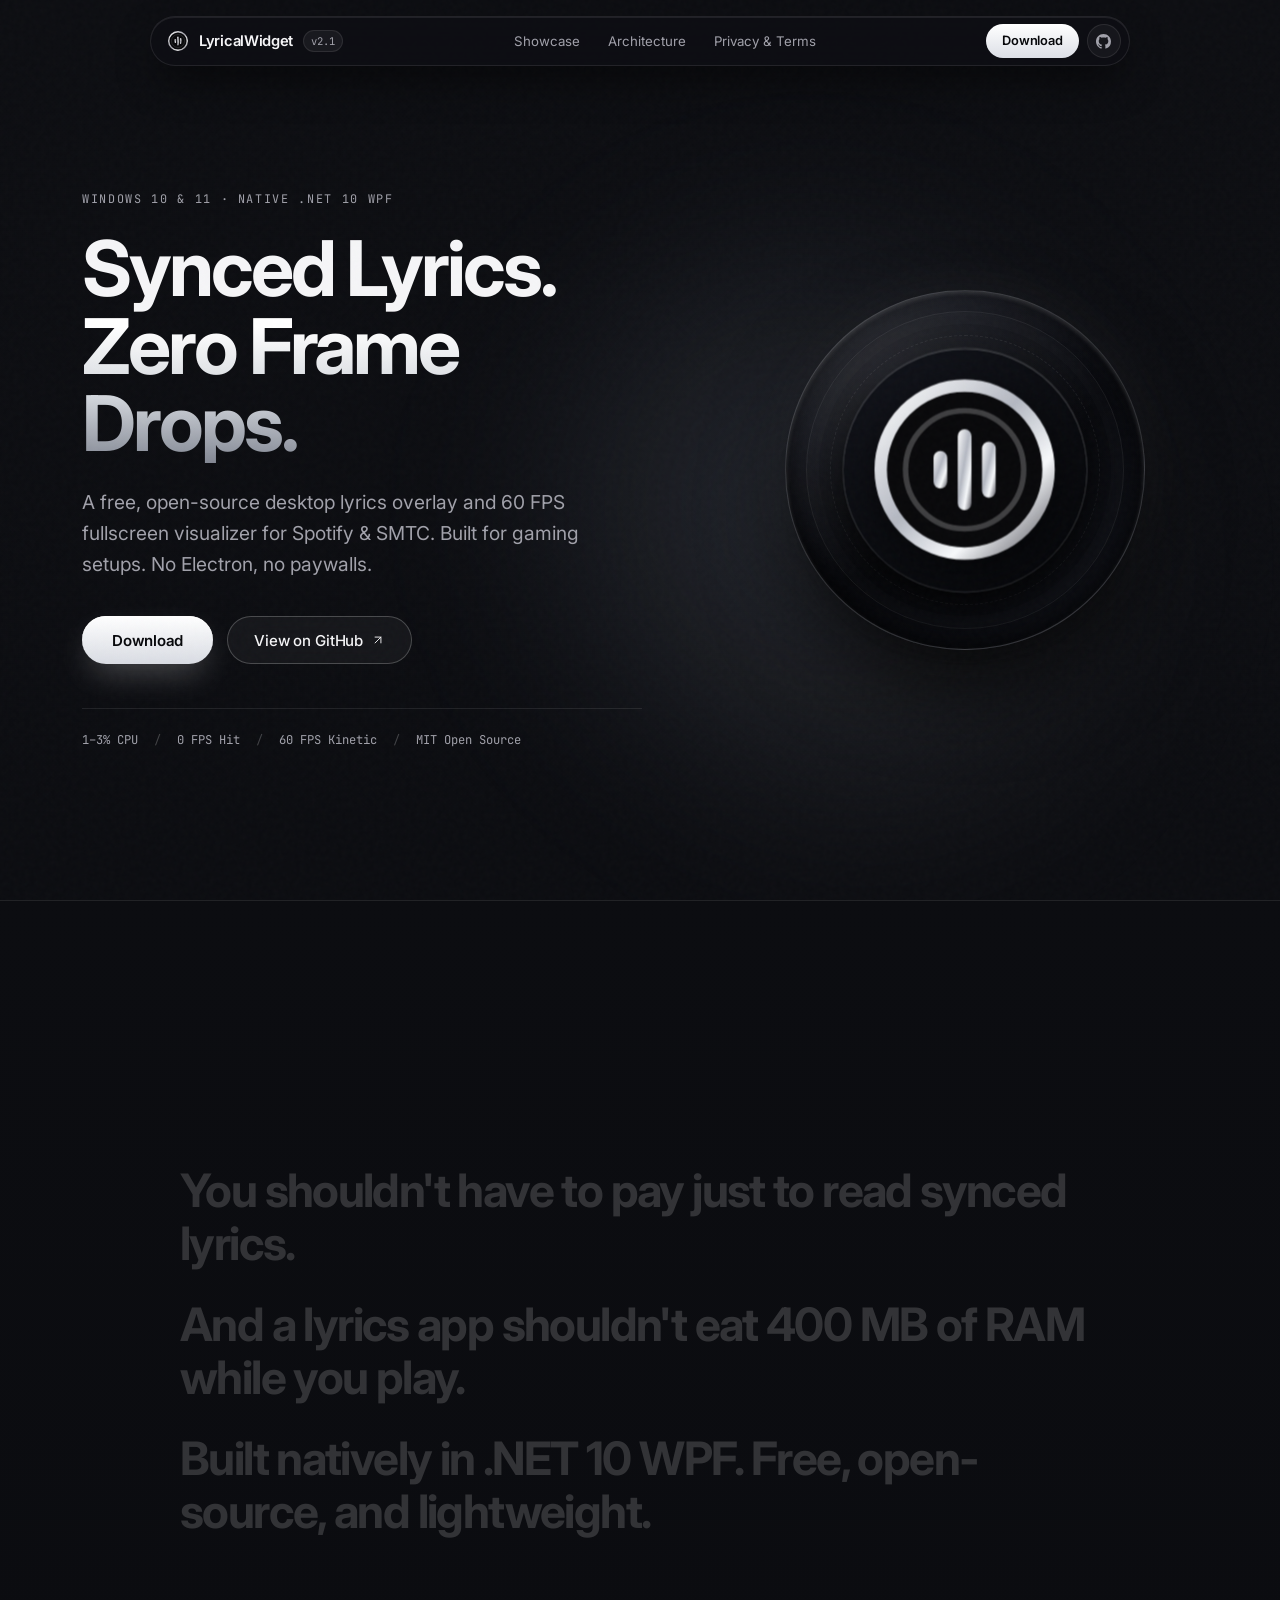
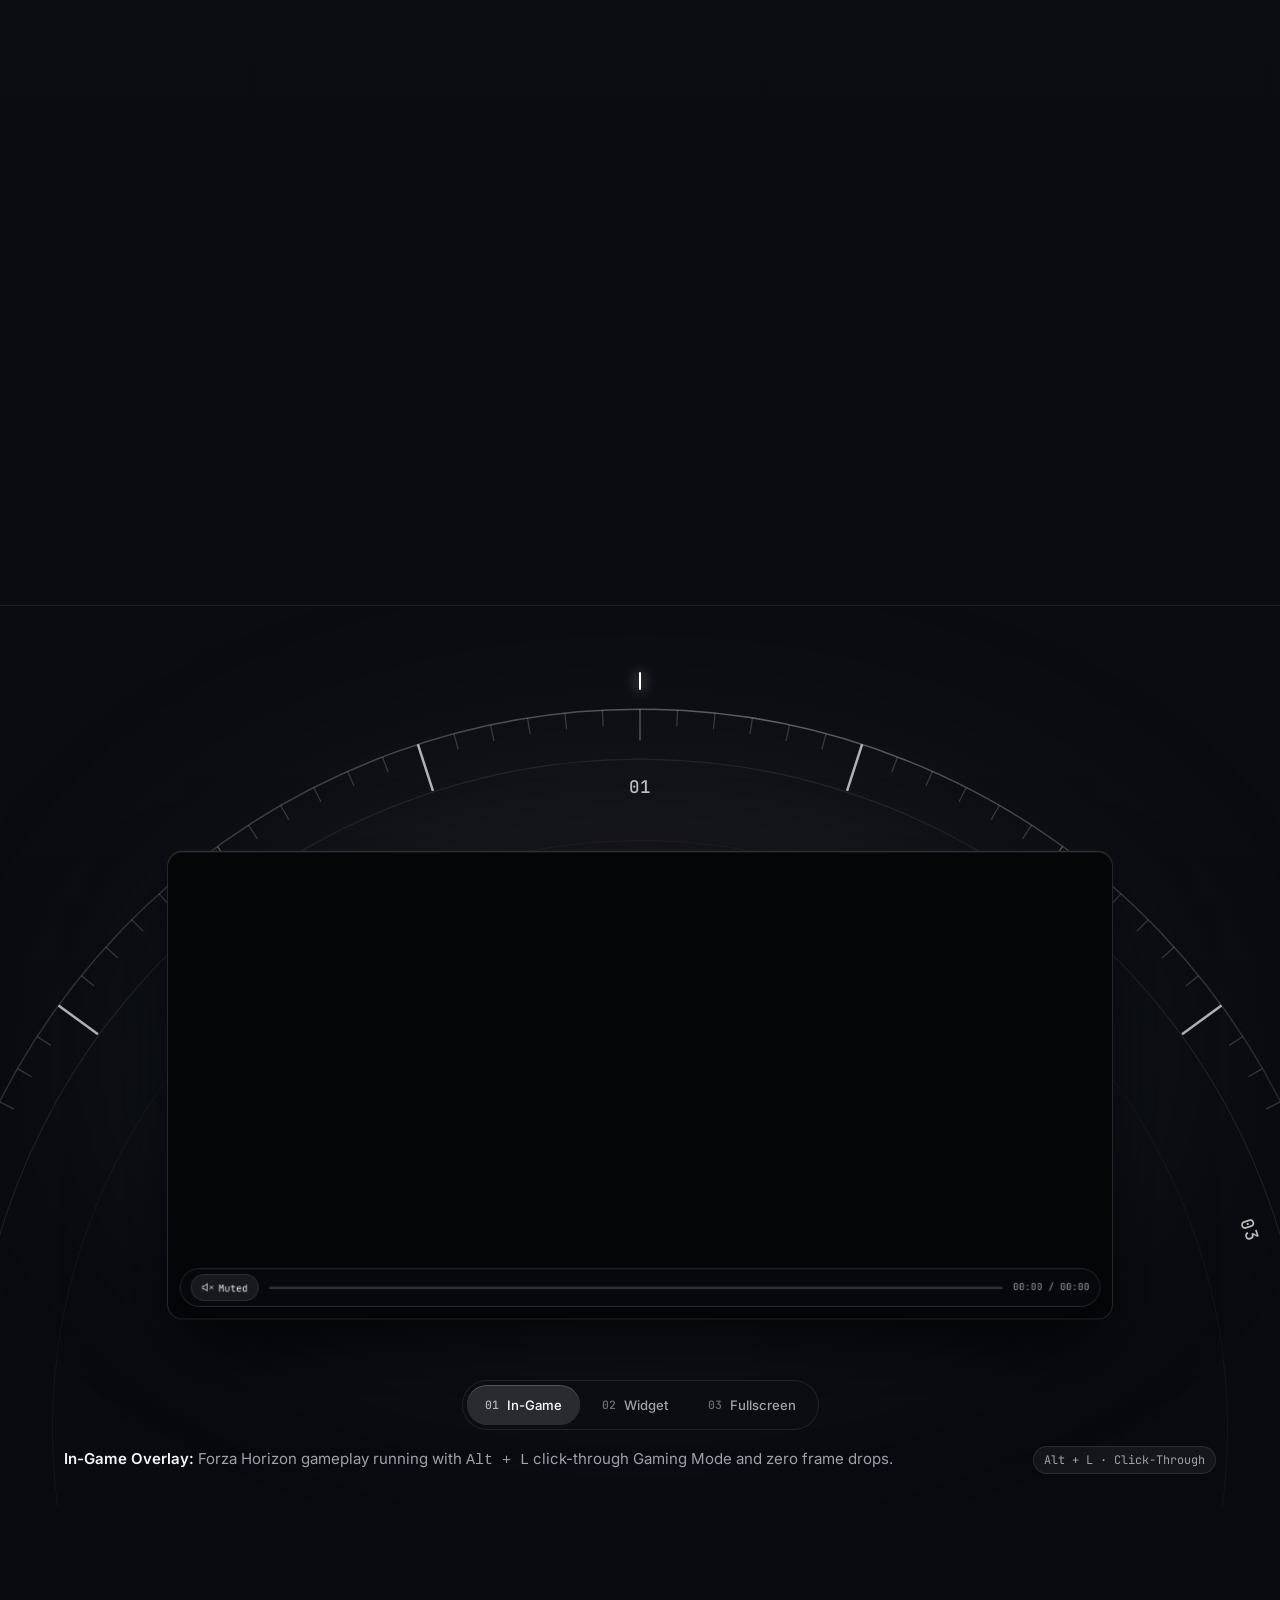
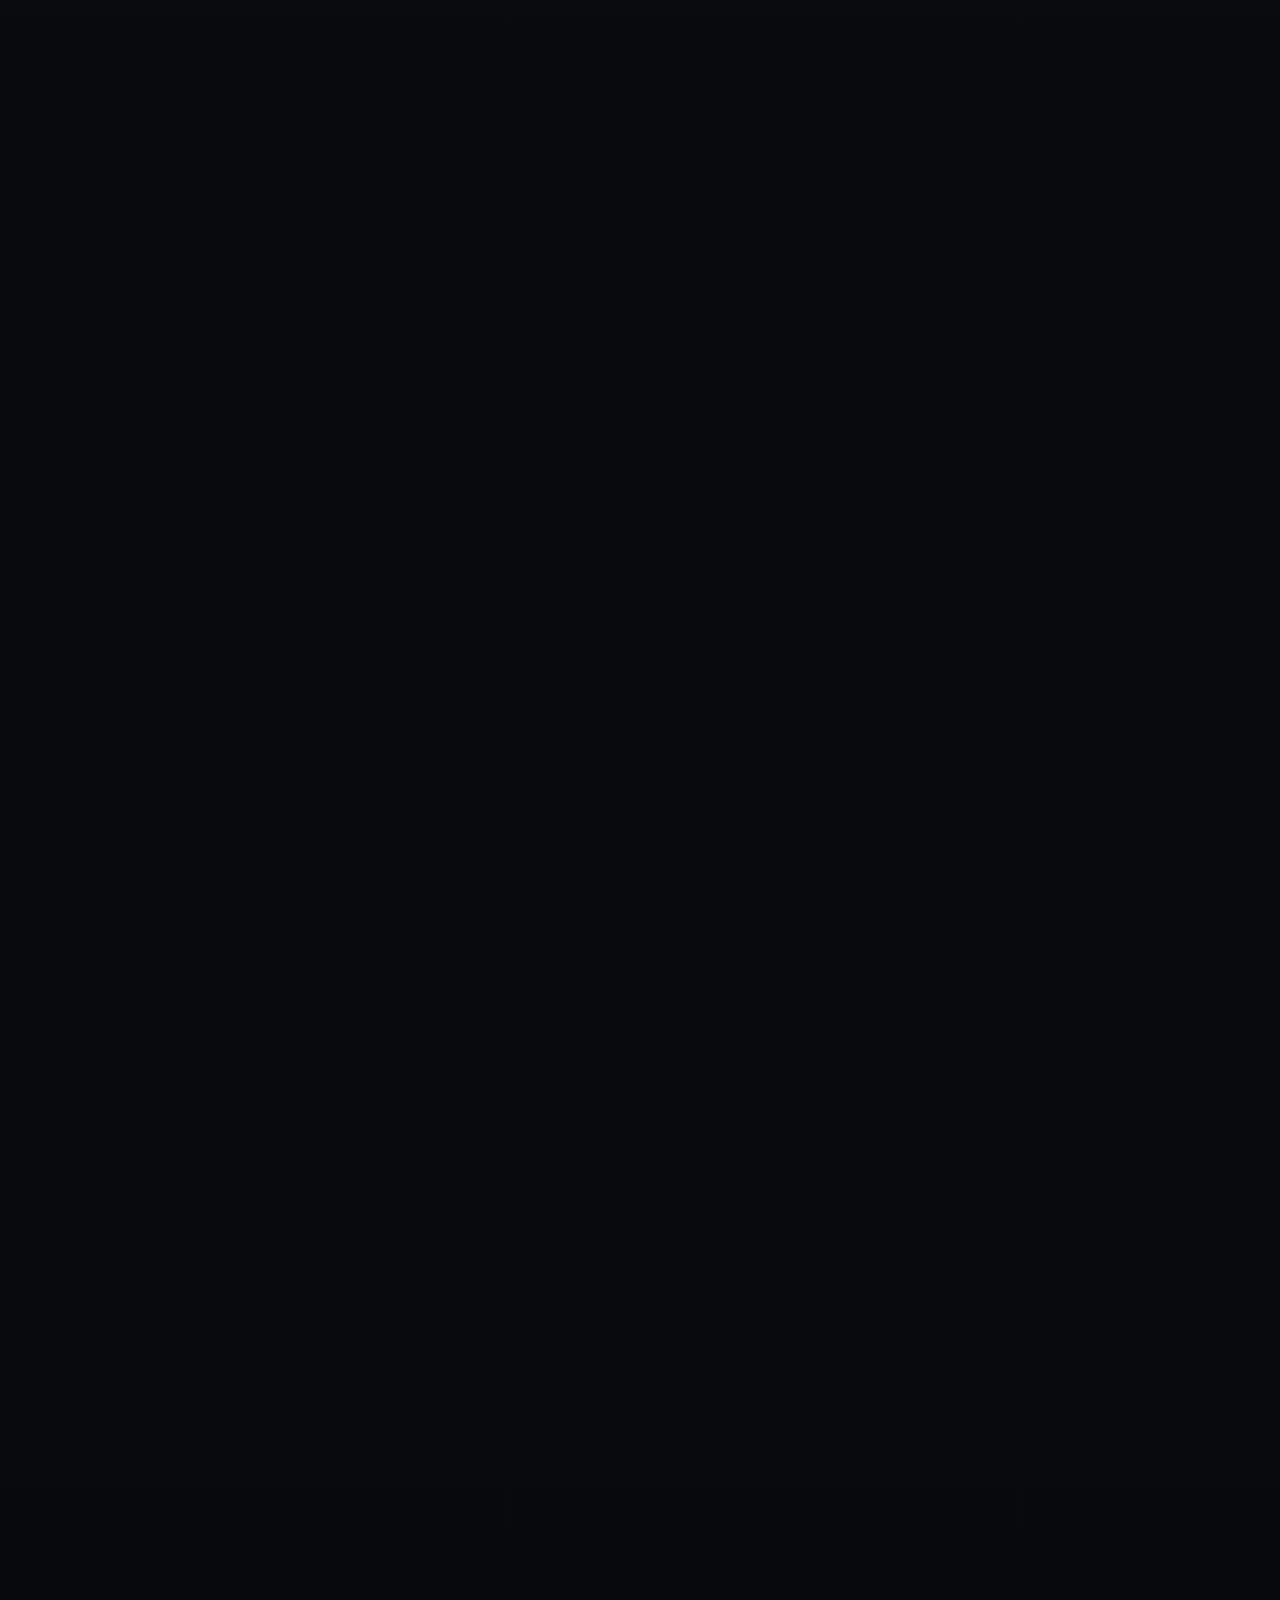
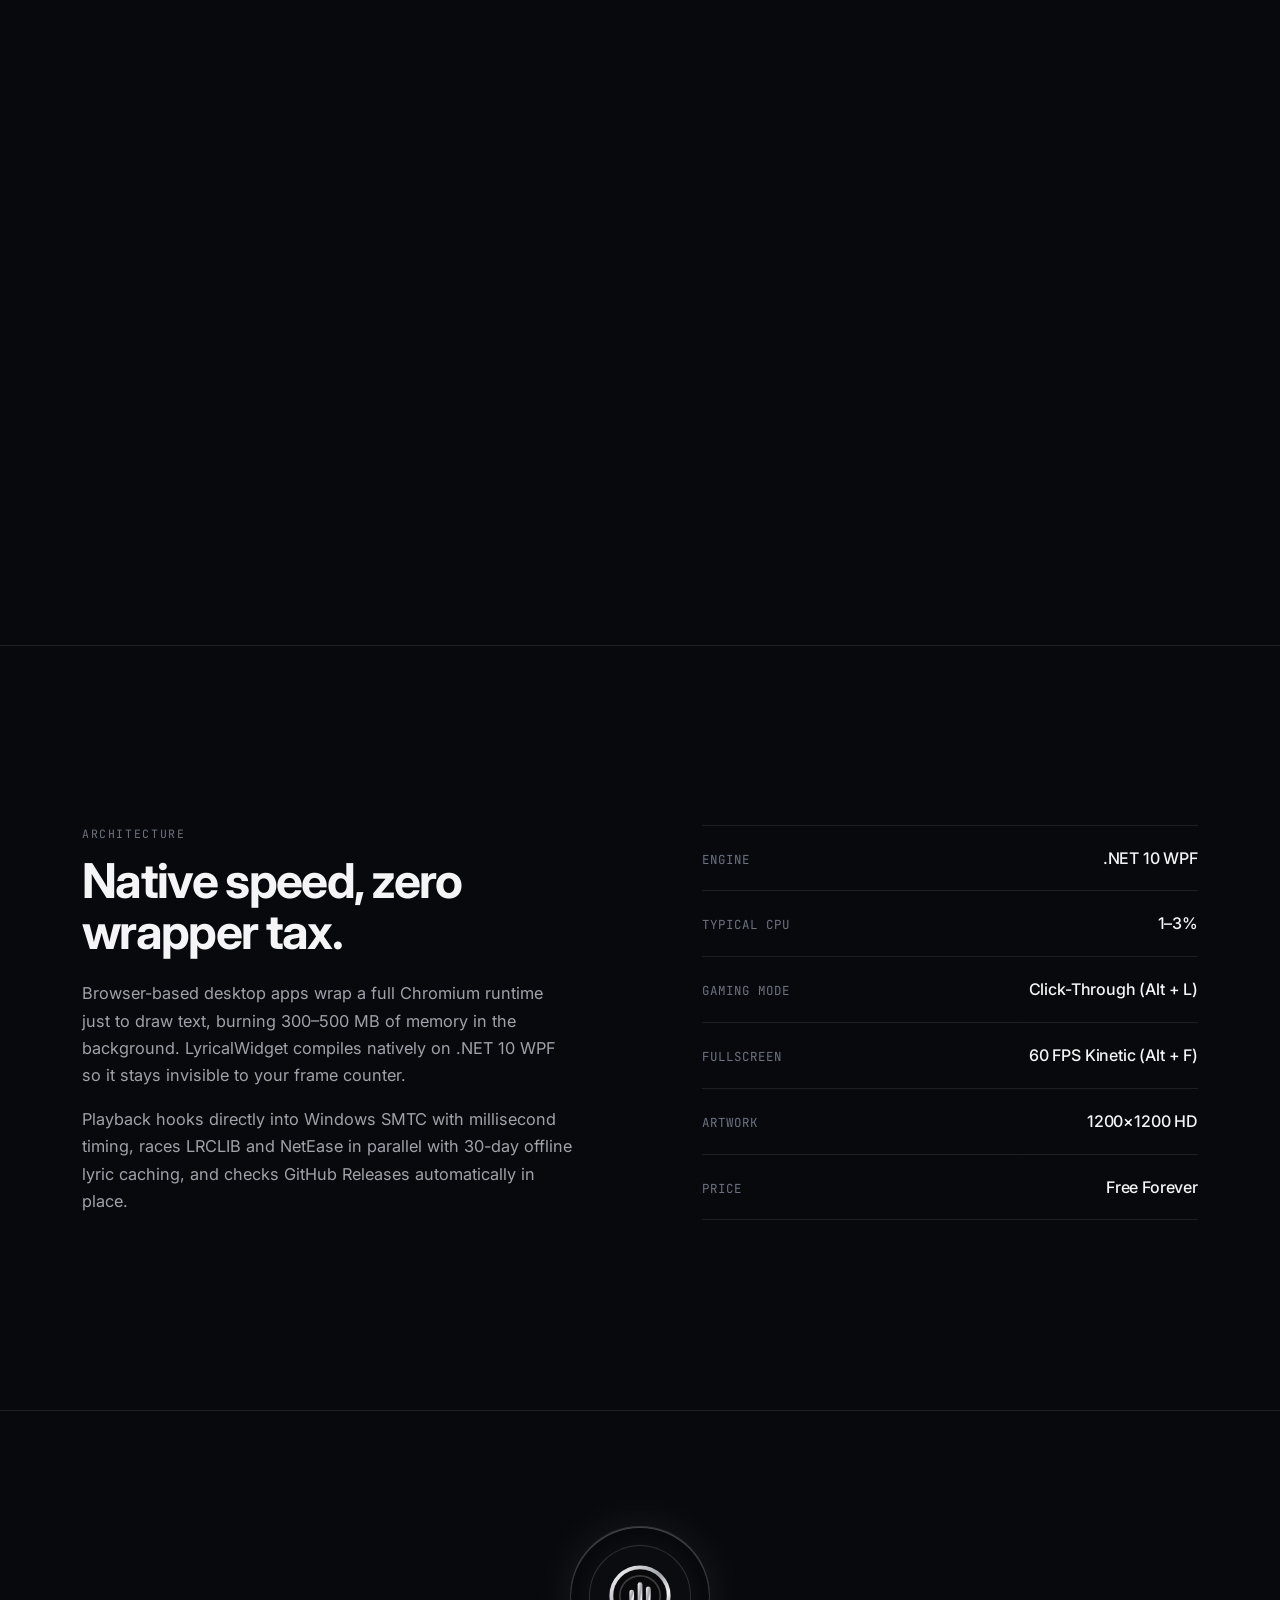
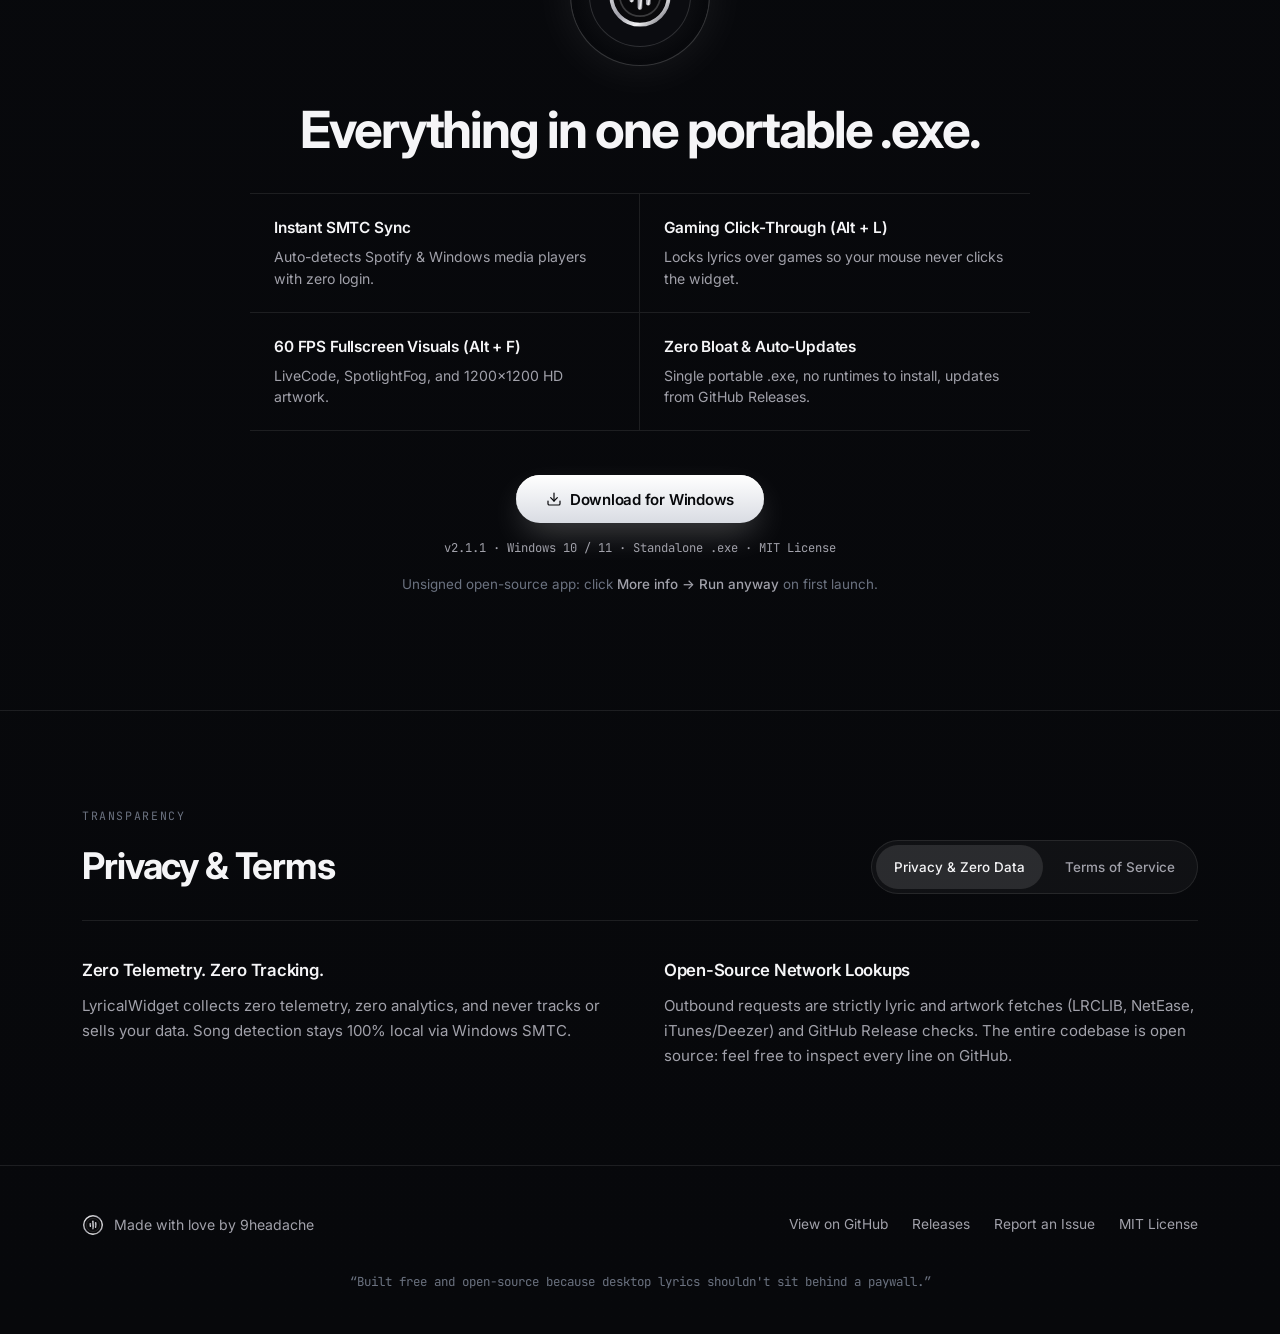
==== commit 117d6703: "Release v2.1.1 with chrome waveform icon and landing page" ====
--- a/docs/index.html
+++ b/docs/index.html
@@ -304,7 +304,7 @@
               </svg>
               <span>Download for Windows</span>
             </a>
-            <div class="download-meta">v2.1.0 &middot; Windows 10 / 11 &middot; Standalone .exe &middot; MIT License</div>
+            <div class="download-meta">v2.1.1 &middot; Windows 10 / 11 &middot; Standalone .exe &middot; MIT License</div>
             <p class="smartscreen-note">
               Unsigned open-source app: click <strong>More info &rarr; Run anyway</strong> on first launch.
             </p>
--- a/docs/styles.css
+++ b/docs/styles.css
@@ -17,7 +17,9 @@
   --stage-scale: 1;
 }
 
-*, *::before, *::after {
+*,
+*::before,
+*::after {
   box-sizing: border-box;
   margin: 0;
   padding: 0;
@@ -254,6 +256,7 @@
   background: linear-gradient(180deg, #FFFFFF 12%, #D1D5DB 58%, #838894 100%);
   -webkit-background-clip: text;
   -webkit-text-fill-color: transparent;
+  background-clip: text;
 }
 
 .hero-pitch {
@@ -399,10 +402,26 @@
 }
 
 @keyframes sculpture-sweep {
-  0%, 55% { left: -90%; opacity: 0; }
-  65% { opacity: 1; }
-  90% { left: 140%; opacity: 0; }
-  100% { left: 140%; opacity: 0; }
+
+  0%,
+  55% {
+    left: -90%;
+    opacity: 0;
+  }
+
+  65% {
+    opacity: 1;
+  }
+
+  90% {
+    left: 140%;
+    opacity: 0;
+  }
+
+  100% {
+    left: 140%;
+    opacity: 0;
+  }
 }
 
 .sculpture-logo-core {
@@ -874,9 +893,19 @@
 }
 
 @keyframes dl-sweep {
-  0% { left: -135%; opacity: 0; }
-  20% { opacity: 1; }
-  100% { left: 165%; opacity: 0; }
+  0% {
+    left: -135%;
+    opacity: 0;
+  }
+
+  20% {
+    opacity: 1;
+  }
+
+  100% {
+    left: 165%;
+    opacity: 0;
+  }
 }
 
 @keyframes dl-ring-pulse {
@@ -884,10 +913,12 @@
     transform: scale(0.92);
     box-shadow: 0 0 0 rgba(255, 255, 255, 0);
   }
+
   45% {
     transform: scale(1.09);
     box-shadow: 0 0 72px rgba(255, 255, 255, 0.36), inset 0 1px 0 rgba(255, 255, 255, 0.5);
   }
+
   100% {
     transform: scale(1);
     box-shadow: 0 0 48px rgba(255, 255, 255, 0.08), inset 0 1px 0 rgba(255, 255, 255, 0.24);
@@ -1095,11 +1126,13 @@
     transform: none !important;
     transition: none !important;
   }
+
   .sculpture-glare-sweep,
   .download-emblem.is-flashing .download-sweep,
   .download-emblem.is-flashing .download-ring {
     animation: none !important;
   }
+
   .giant-dial-svg {
     transition: none !important;
   }
@@ -1111,66 +1144,83 @@
     gap: 44px;
     text-align: left;
   }
+
   .hero-sculpture-col {
     order: -1;
   }
+
   .hardware-sculpture {
     width: clamp(210px, 54vw, 270px);
   }
+
   .manifesto-track {
     min-height: auto;
     padding: 88px 0;
   }
+
   .manifesto-sticky {
     position: static;
     height: auto;
     padding: 0;
   }
+
   .m-word {
     color: #FFFFFF;
   }
+
   /* Release sticky 360vh scroll lock cleanly on mobile */
   .showcase-track {
     height: auto;
     padding: 72px 0;
   }
+
   .showcase-sticky {
     position: relative;
     height: auto;
     padding: 0;
   }
+
   .giant-dial-wrap {
     top: -12px;
     width: 140vw;
   }
+
   .giant-dial-svg {
     transition: transform 0.68s var(--ease-apple);
   }
+
   .dial-fixed-pointer {
     top: -18px;
   }
+
   .showcase-stage-inner {
     padding: 36px 20px 0;
   }
+
   .cinema-video-shell {
     width: 100%;
     max-height: none;
     transform: none;
     border-radius: 14px;
   }
+
   .showcase-caption-row {
     width: 100%;
   }
+
   .arch-grid {
     grid-template-columns: 1fr;
     gap: 40px;
   }
+
   .explainer-grid {
     grid-template-columns: 1fr;
   }
+
   .explainer-cell:nth-child(odd) {
     border-right: none;
   }
+
   .legal-panel.is-active {
     grid-template-columns: 1fr;
     gap: 28px;
@@ -1181,13 +1231,16 @@
   .container {
     padding: 0 20px;
   }
+
   .topbar-nav {
     display: none;
   }
+
   .hero-chapter {
     min-height: auto;
     padding: 96px 0 64px;
   }
+
   .architecture-section,
   .download-section,
   .legal-section {
@@ -1200,41 +1253,50 @@
   .topbar-wrap {
     padding: 0 10px;
   }
+
   .topbar {
     padding: 0 6px 0 12px;
     height: 46px;
     gap: 8px;
   }
+
   .brand-name {
     font-size: 0.88rem;
   }
+
   .brand-ver {
     display: none;
   }
+
   .btn-topbar-download {
     height: 32px;
     padding: 0 12px;
     font-size: 0.78rem;
   }
+
   .btn-topbar-github {
     width: 32px;
     height: 32px;
   }
+
   .hero-cta-row {
     flex-direction: column;
     align-items: stretch;
   }
+
   .chapter-pill-btn {
     padding: 0 12px;
     font-size: 0.76rem;
   }
+
   .cinema-hud {
     inset: auto 8px 8px 8px;
     padding: 4px 8px;
     gap: 8px;
   }
+
   .footer-top {
     flex-direction: column;
     align-items: flex-start;
   }
-}
+}
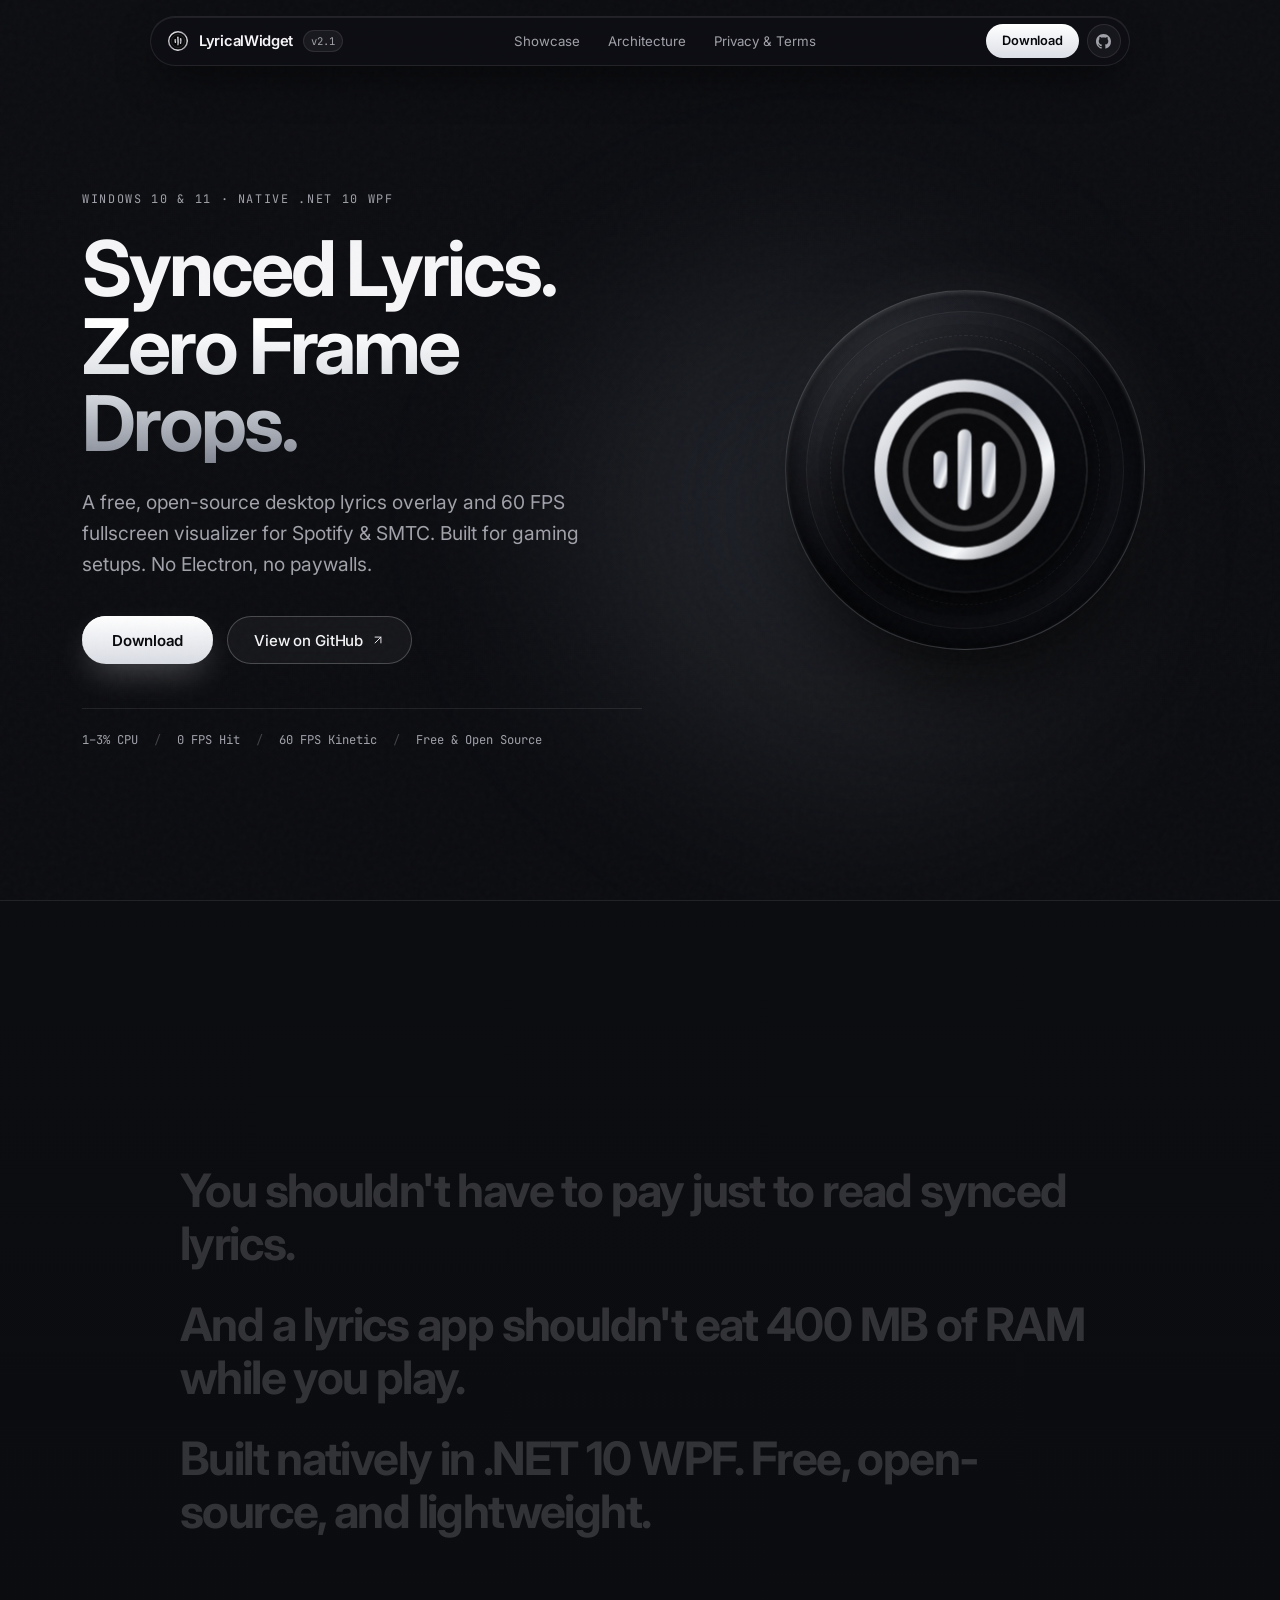
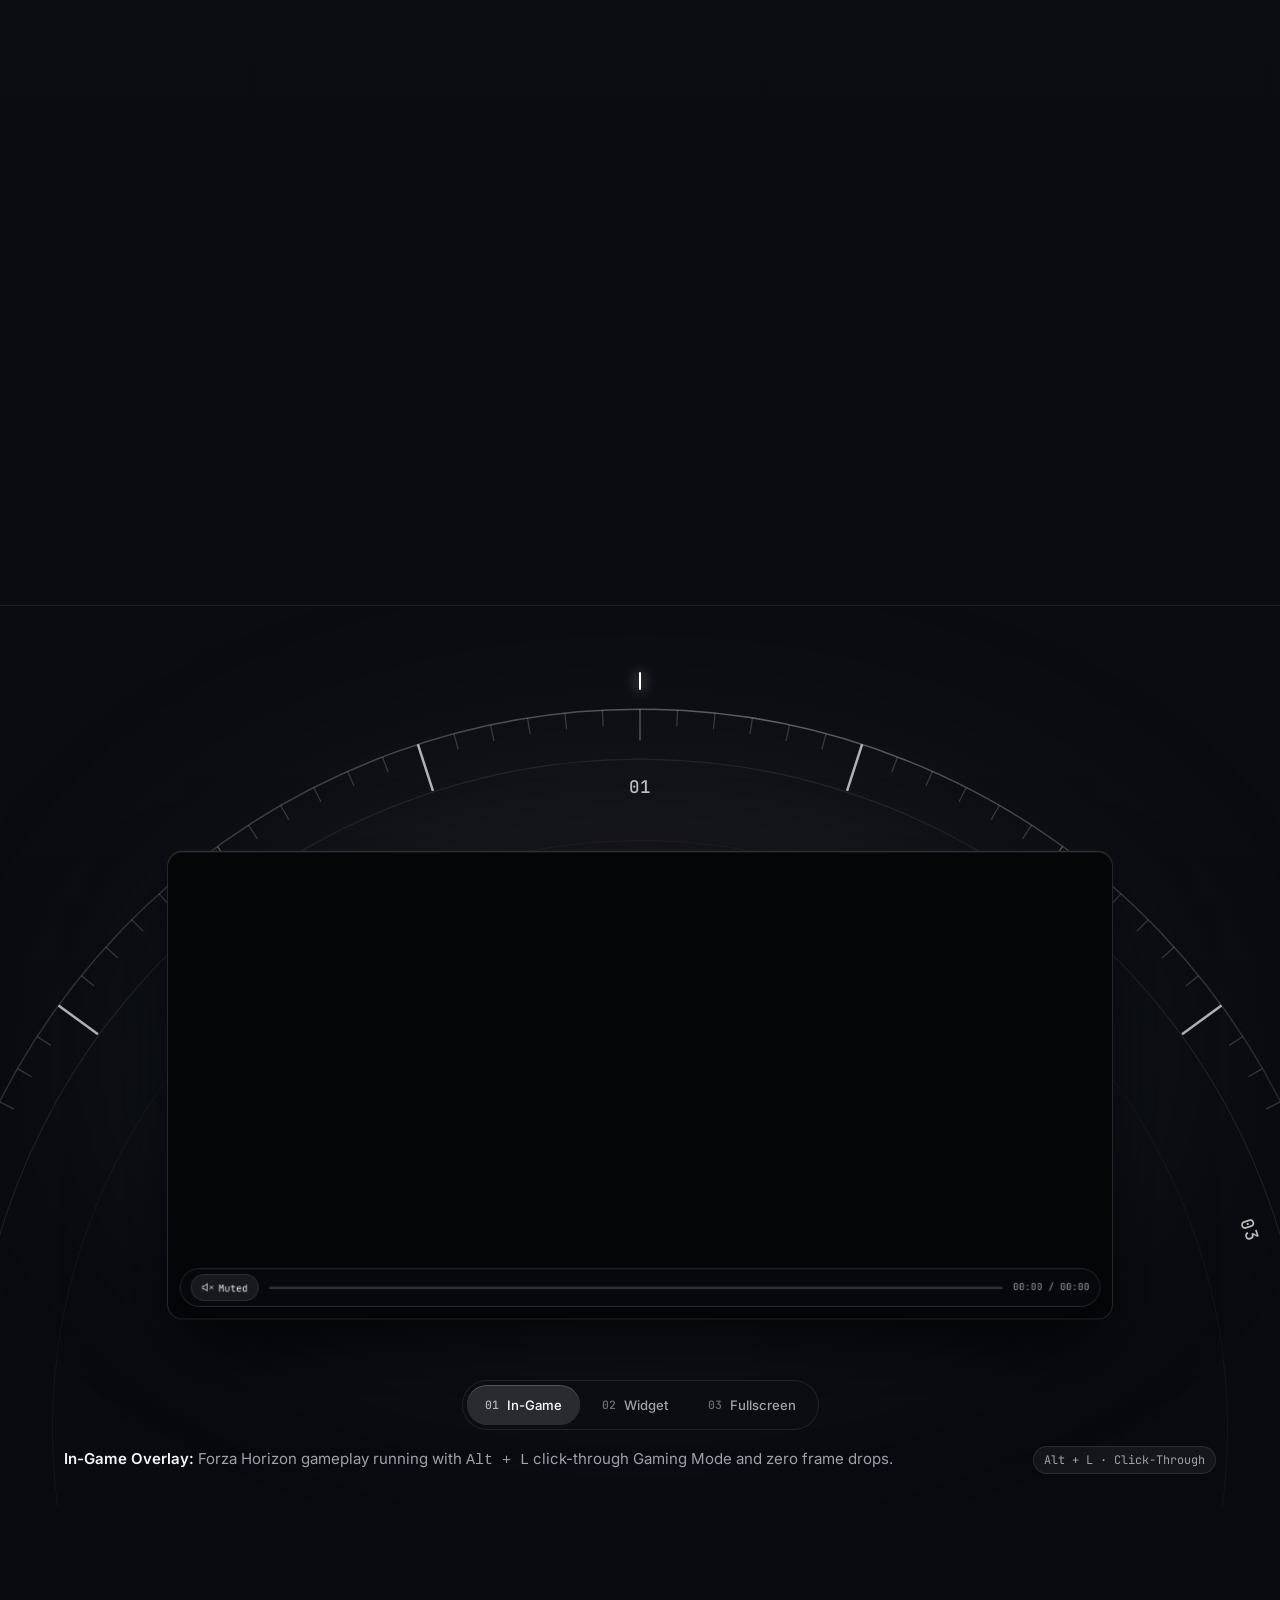
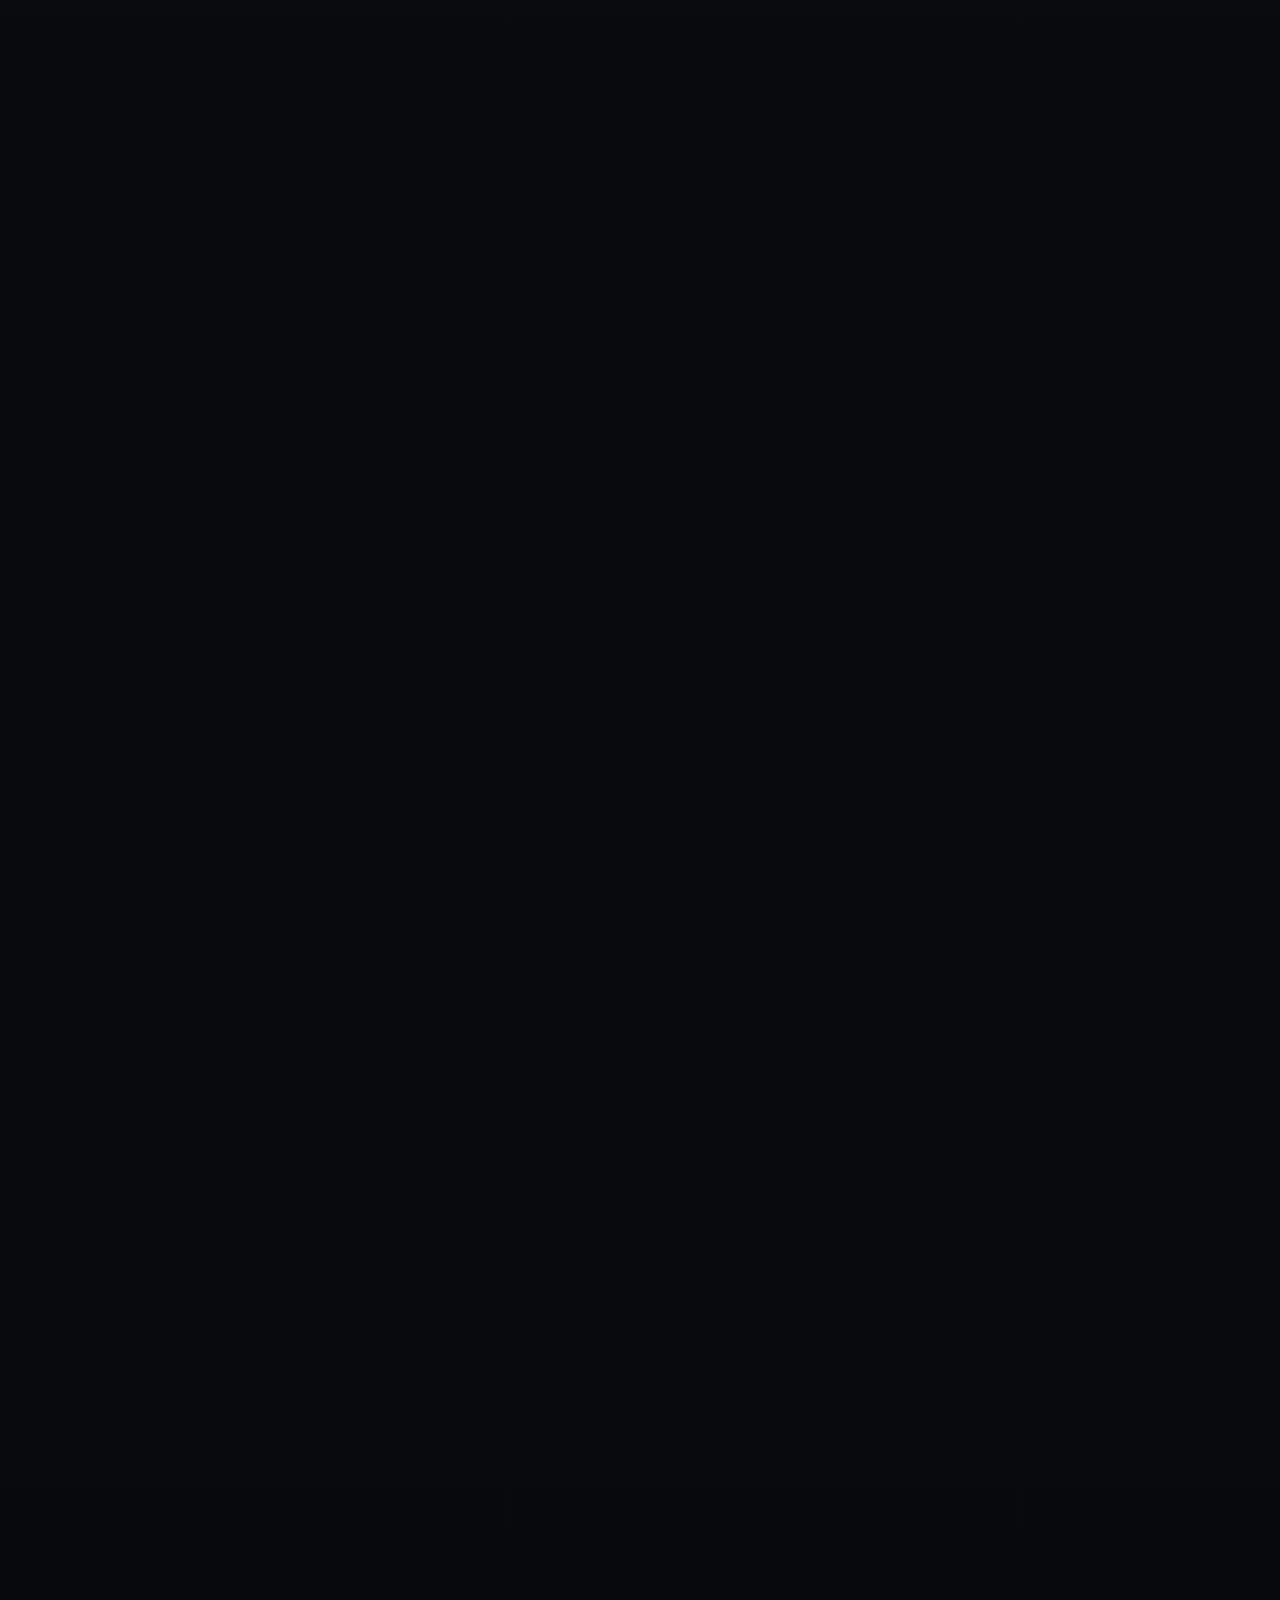
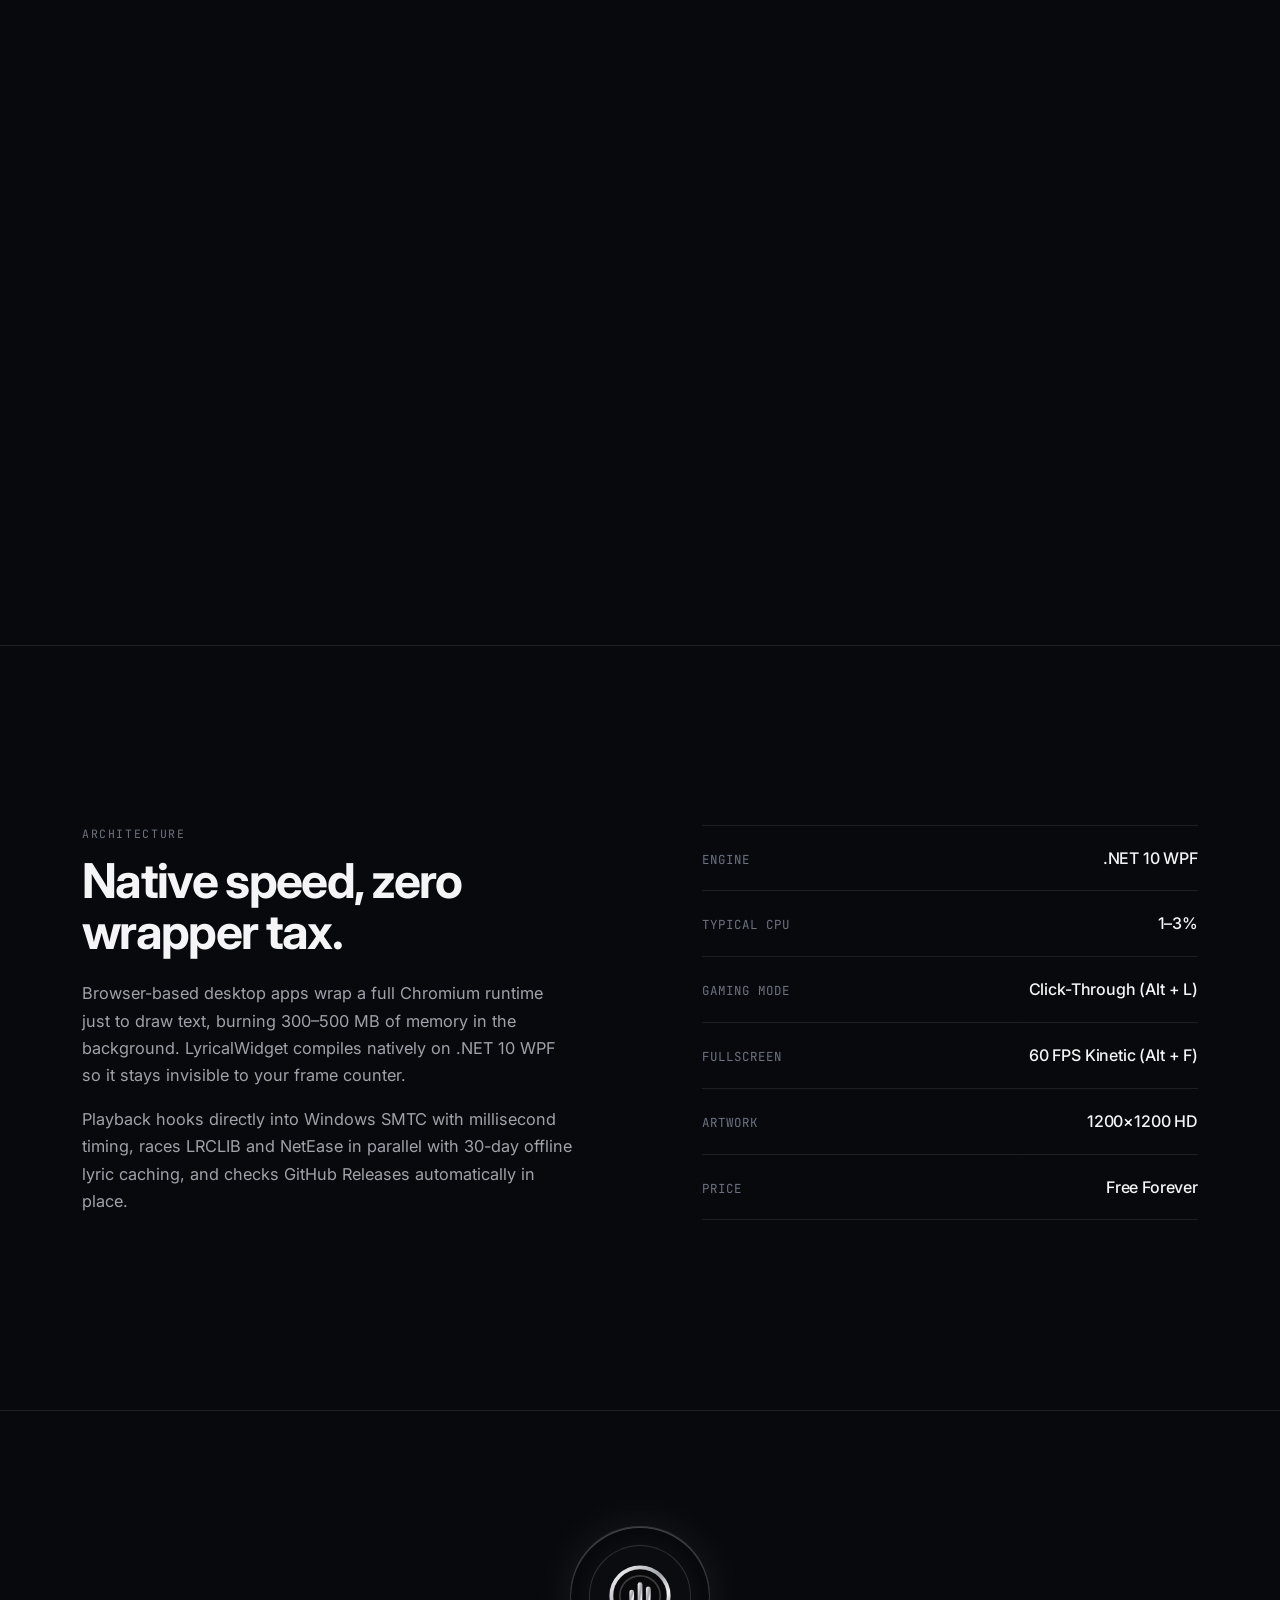
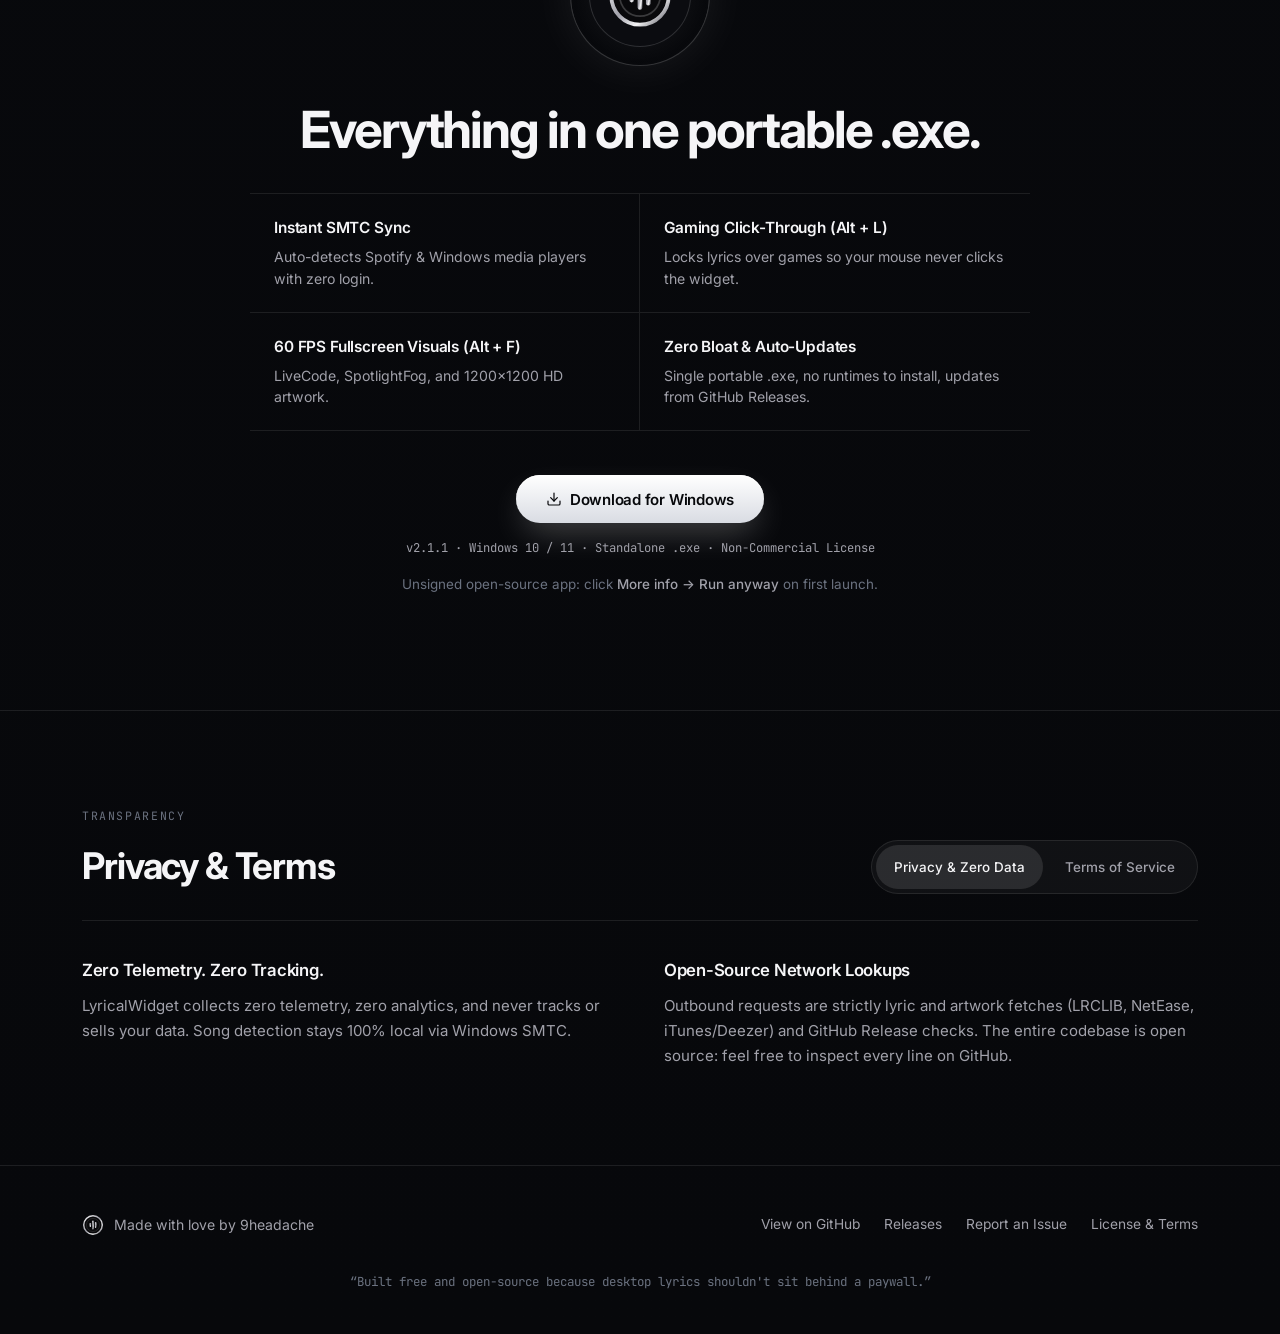
==== commit d19f856d: "Update docs site with new license terms" ====
--- a/docs/index.html
+++ b/docs/index.html
@@ -88,7 +88,7 @@
               <span class="stat-sep" aria-hidden="true">/</span>
               <span>60 FPS Kinetic</span>
               <span class="stat-sep" aria-hidden="true">/</span>
-              <span>MIT Open Source</span>
+              <span>Free &amp; Open Source</span>
             </div>
           </div>
 
@@ -304,7 +304,7 @@
               </svg>
               <span>Download for Windows</span>
             </a>
-            <div class="download-meta">v2.1.1 &middot; Windows 10 / 11 &middot; Standalone .exe &middot; MIT License</div>
+            <div class="download-meta">v2.1.1 &middot; Windows 10 / 11 &middot; Standalone .exe &middot; Non-Commercial License</div>
             <p class="smartscreen-note">
               Unsigned open-source app: click <strong>More info &rarr; Run anyway</strong> on first launch.
             </p>
@@ -344,16 +344,33 @@
 
         <div class="legal-panel" id="legal-panel-terms" role="tabpanel">
           <div class="legal-col">
-            <h3>MIT Open-Source License</h3>
-            <p>
-              Provided completely free under the MIT License ("as is", without warranty). No user accounts, license keys, or recurring subscriptions are required.
+            <h3>License &amp; Copyright</h3>
+            <p>
+              Copyright &copy; 2026 Rishabh Verma (9headache). All rights reserved.
+            </p>
+            <p>
+              This project is shared publicly for personal use, modification, learning, and non-commercial sharing or re-upload under the terms listed here.
+            </p>
+            <p>
+              LyricalWidget is an independent project and is not affiliated with, endorsed by, or sponsored by Spotify AB or any third-party media platform.
             </p>
           </div>
           <div class="legal-col">
-            <h3>Independent Project</h3>
-            <p>
-              LyricalWidget is an independent community project and is not affiliated with, endorsed by, or sponsored by Spotify AB or any third-party media platform.
-            </p>
+            <h3>Conditions of Use</h3>
+            <ol class="license-list">
+              <li>
+                <strong>Attribution &amp; Link Required:</strong> Any copy, fork, modified version, or re-upload of the source code or builds MUST clearly credit the original author (Rishabh Verma / 9headache) and include a visible link to at least one of the following: <a href="https://github.com/9headache/LyricalWidget" target="_blank" rel="noopener">GitHub Repository</a> or <a href="https://9headache.github.io/LyricalWidget/" target="_blank" rel="noopener">Project Website</a>.
+              </li>
+              <li>
+                <strong>Non-Commercial Only:</strong> Neither the original software nor any modified version or build may be sold, rented, monetized behind a paywall, or used for commercial gain without prior written permission from the author.
+              </li>
+              <li>
+                <strong>Contributions:</strong> Modifications, bug fixes, and improvements are welcome via GitHub Issues or Pull Requests and may be incorporated into the project.
+              </li>
+              <li>
+                <strong>No Warranty:</strong> Provided &ldquo;as is&rdquo;, without warranty of any kind.
+              </li>
+            </ol>
           </div>
         </div>
       </div>
@@ -378,7 +395,7 @@
           <a href="https://github.com/9headache/LyricalWidget" target="_blank" rel="noopener">View on GitHub</a>
           <a href="https://github.com/9headache/LyricalWidget/releases/latest" target="_blank" rel="noopener">Releases</a>
           <a href="https://github.com/9headache/LyricalWidget/issues" target="_blank" rel="noopener">Report an Issue</a>
-          <a href="#legal">MIT License</a>
+          <a href="#legal">License &amp; Terms</a>
         </nav>
       </div>
 
--- a/docs/styles.css
+++ b/docs/styles.css
@@ -1059,6 +1059,36 @@
   line-height: 1.68;
 }
 
+.legal-col p + p {
+  margin-top: 12px;
+}
+
+.license-list {
+  padding-left: 18px;
+  display: flex;
+  flex-direction: column;
+  gap: 10px;
+  font-size: 0.9rem;
+  color: var(--text-secondary);
+  line-height: 1.6;
+}
+
+.license-list strong {
+  color: var(--text-primary);
+  font-weight: 500;
+}
+
+.license-list a {
+  color: var(--text-primary);
+  text-decoration: underline;
+  text-underline-offset: 3px;
+  text-decoration-color: rgba(255, 255, 255, 0.32);
+}
+
+.license-list a:hover {
+  text-decoration-color: #ffffff;
+}
+
 .reveal {
   opacity: 0;
   transform: translateY(18px);
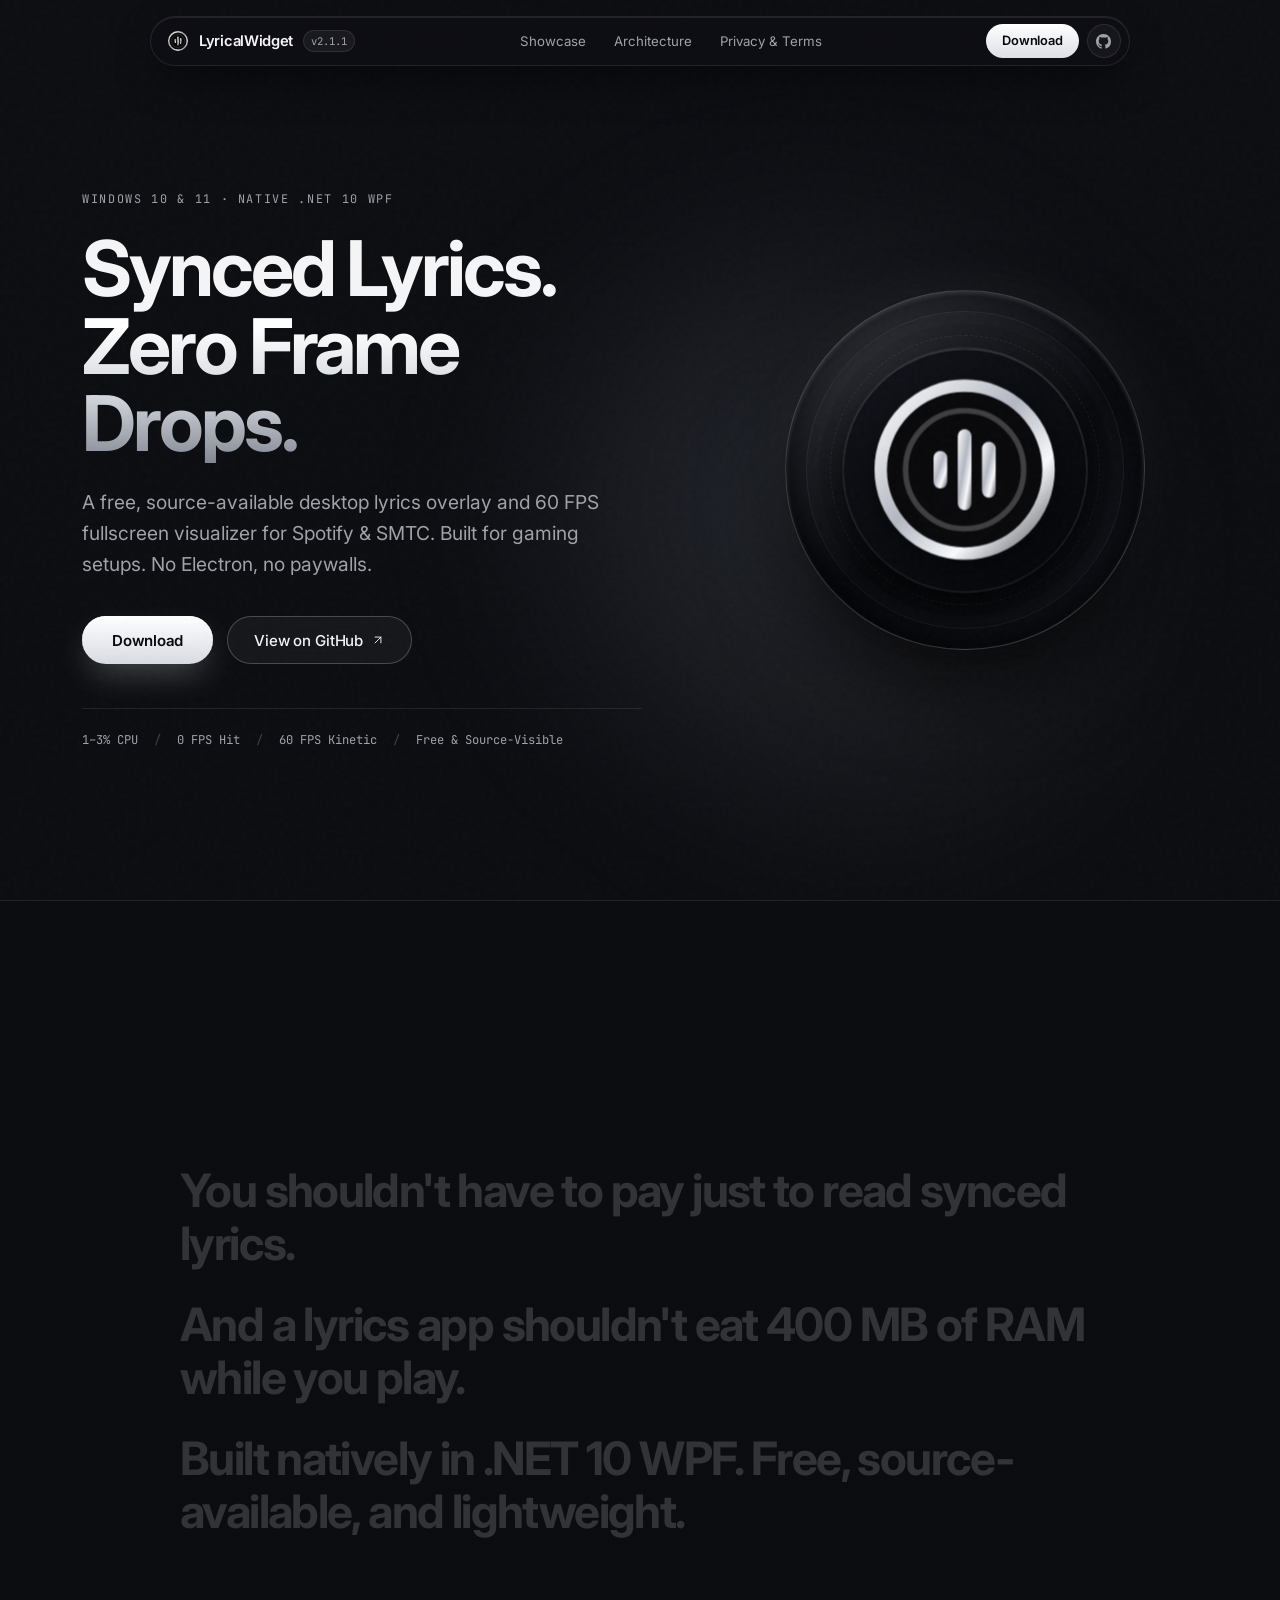
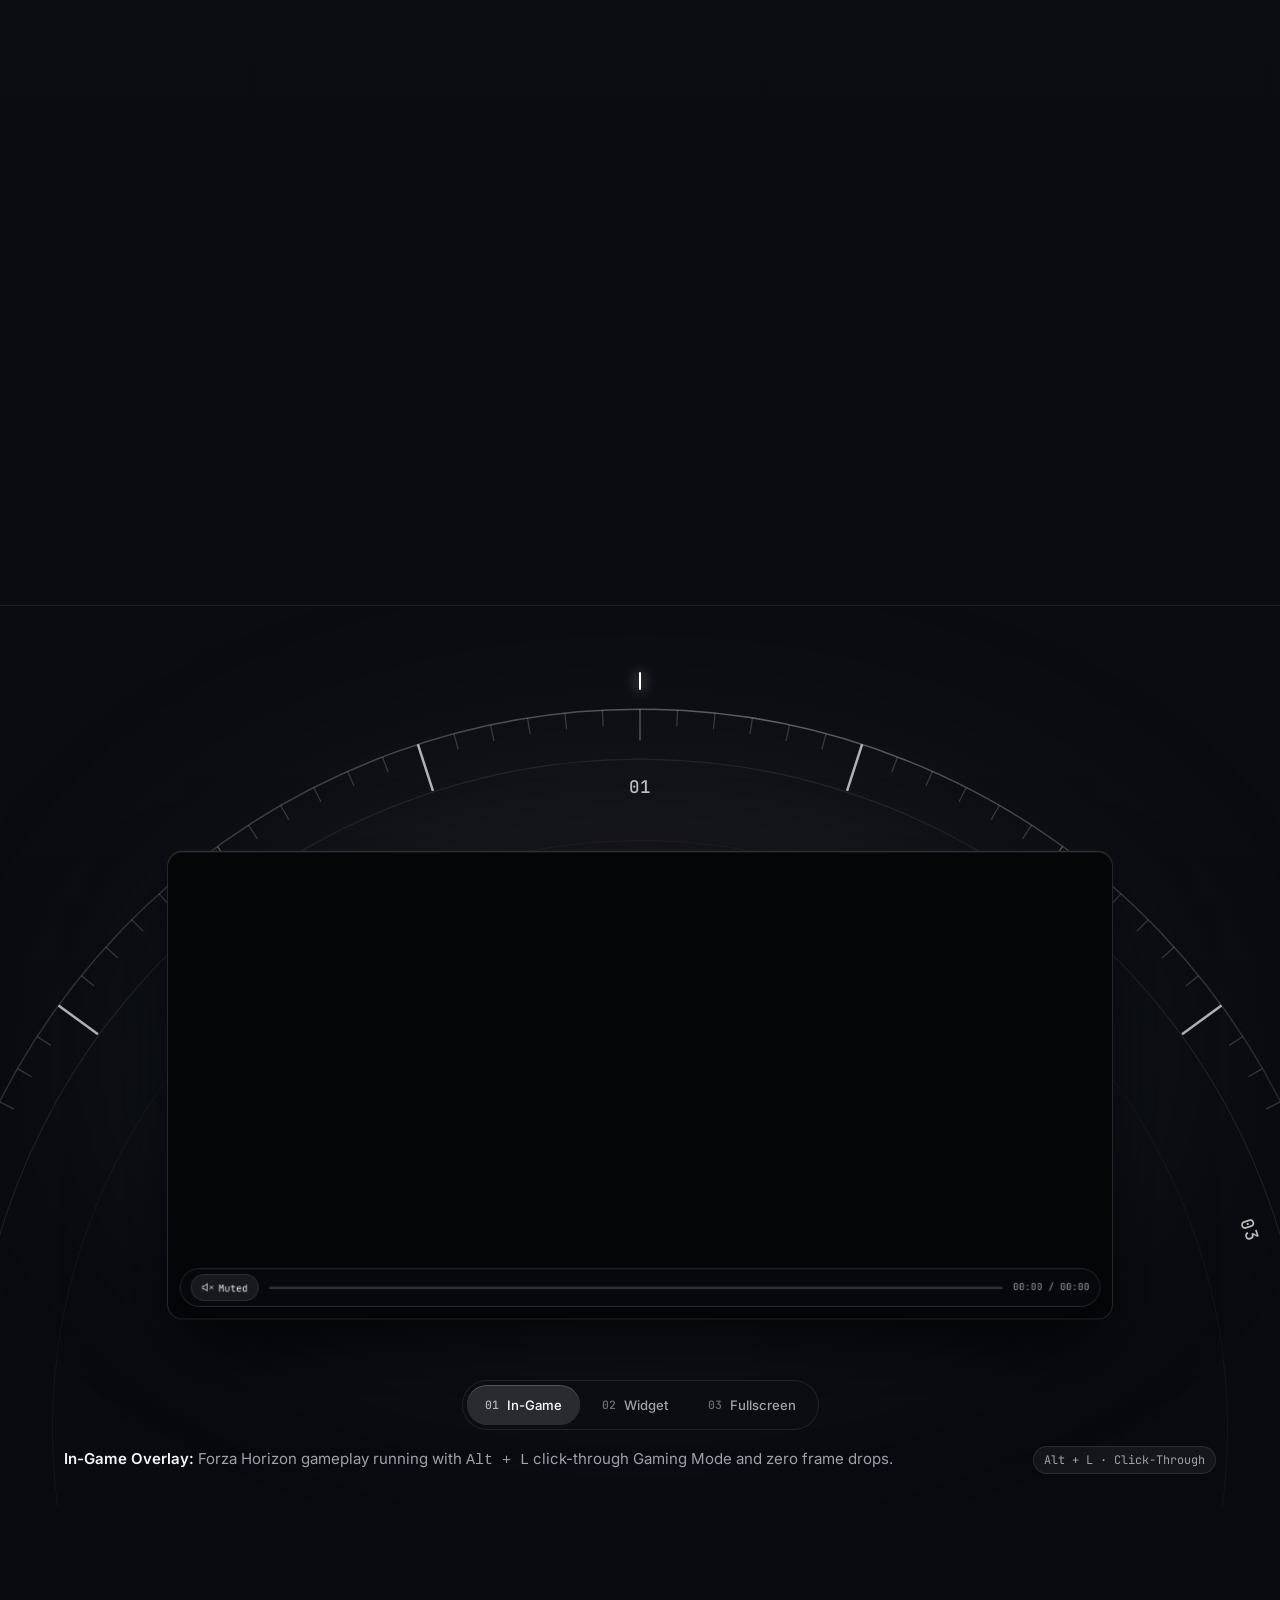
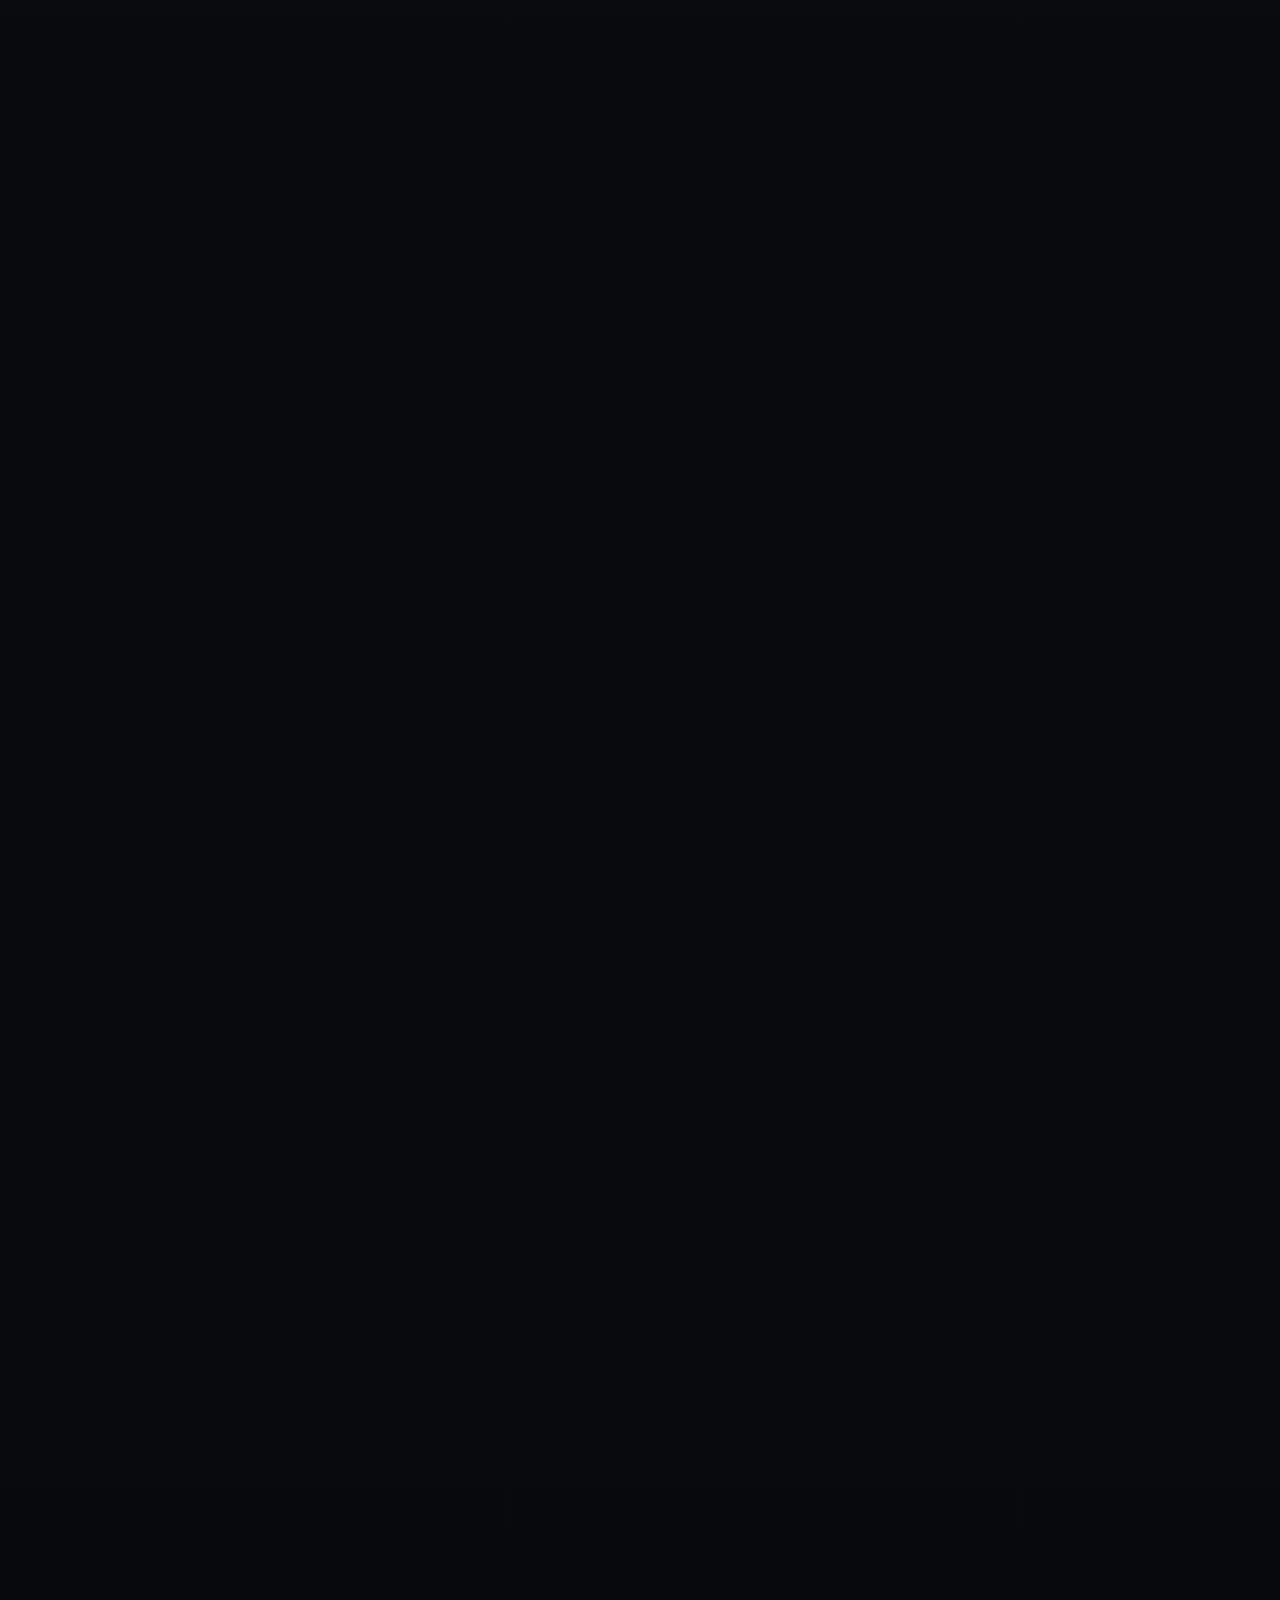
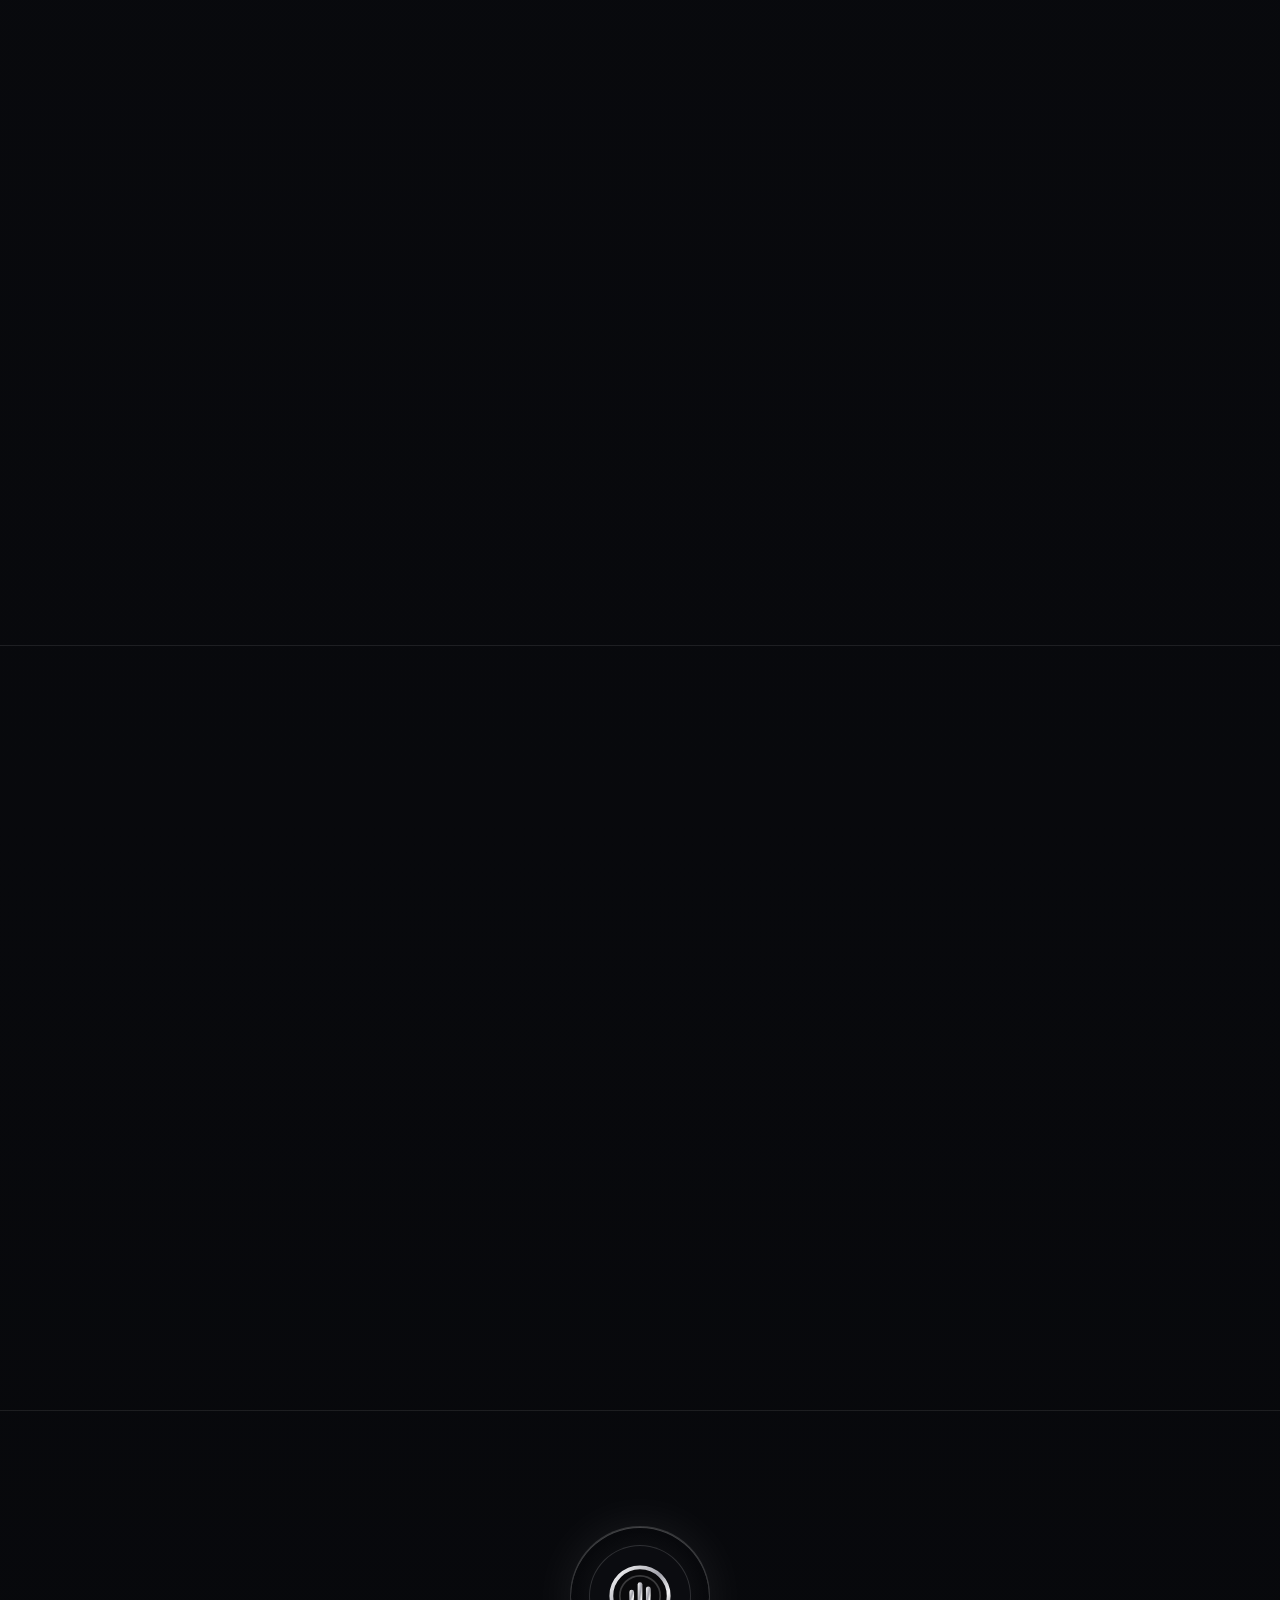
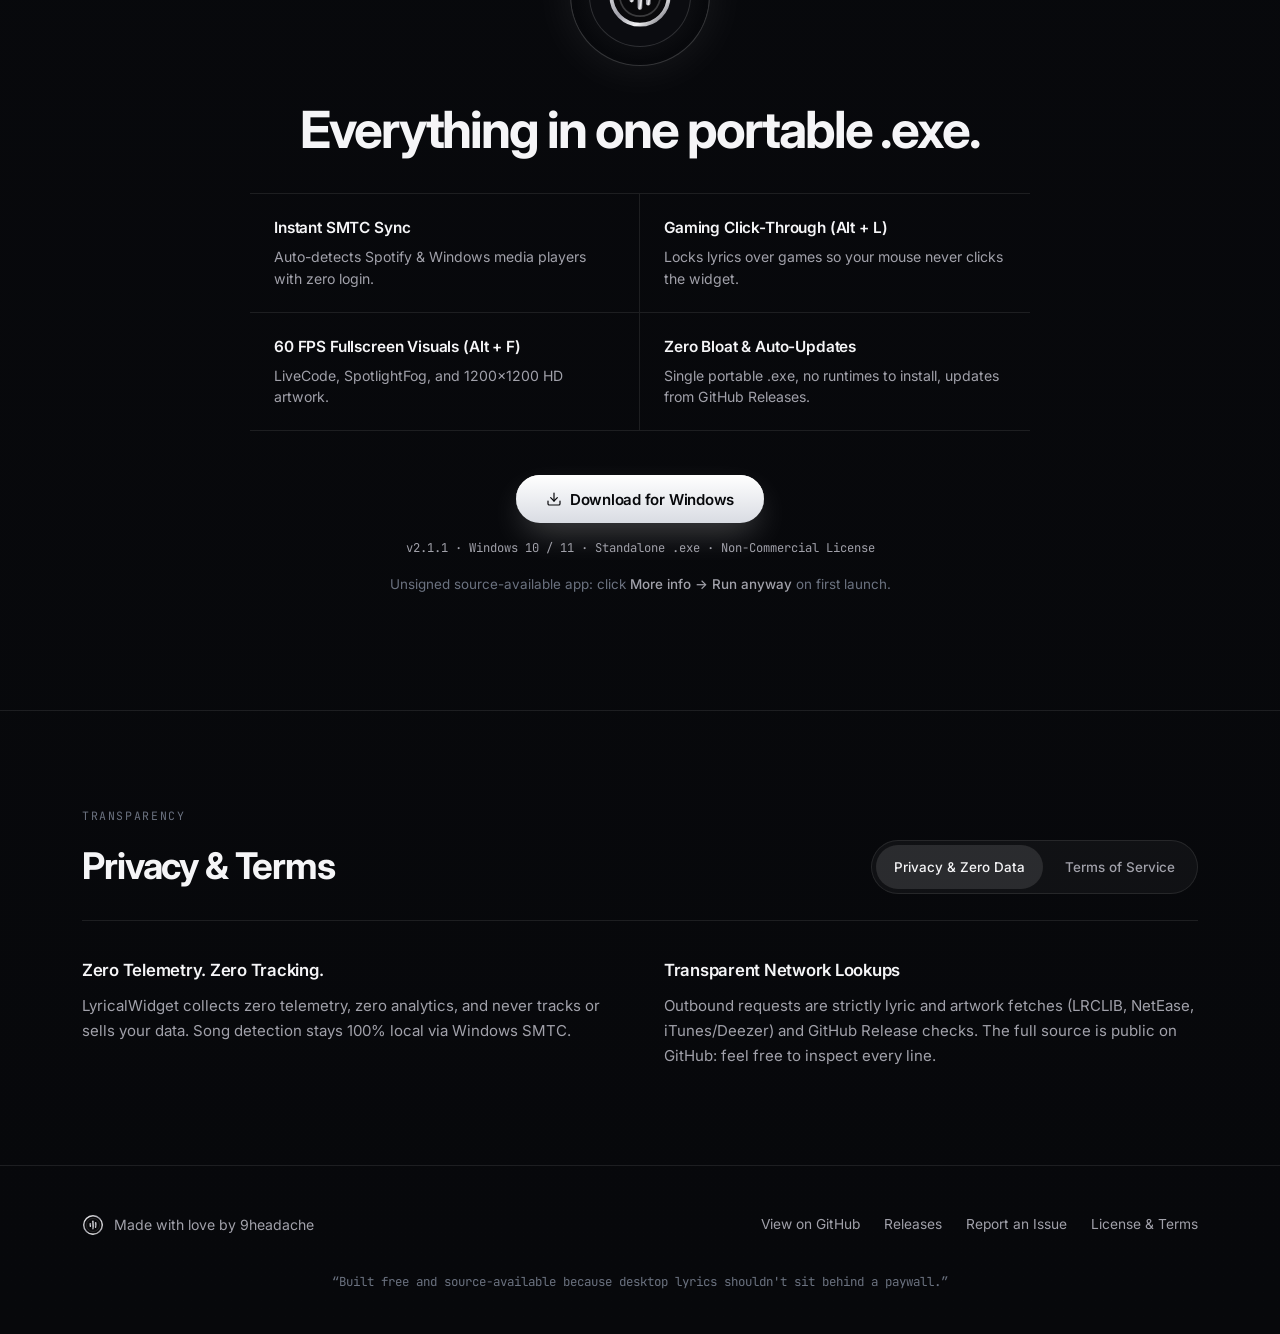
==== commit 10f2e316: "Site & README: v2.1.1 label, source-available wording, monochrome chrome badges" ====
--- a/docs/index.html
+++ b/docs/index.html
@@ -4,7 +4,7 @@
   <meta charset="UTF-8">
   <meta name="viewport" content="width=device-width, initial-scale=1.0">
   <title>LyricalWidget — Synced Lyrics. Zero Frame Drops.</title>
-  <meta name="description" content="A free, open-source desktop lyrics overlay and 60 FPS fullscreen visualizer for Spotify and SMTC. Native .NET 10 WPF built for gaming setups.">
+  <meta name="description" content="A free, source-available desktop lyrics overlay and 60 FPS fullscreen visualizer for Spotify and SMTC. Native .NET 10 WPF built for gaming setups.">
   <meta name="theme-color" content="#0D0E12">
   <link rel="icon" type="image/svg+xml" href="data:image/svg+xml,%3Csvg xmlns='http://www.w3.org/2000/svg' viewBox='0 0 32 32'%3E%3Cdefs%3E%3ClinearGradient id='cg' x1='0' y1='0' x2='1' y2='1'%3E%3Cstop offset='0%25' stop-color='%23ffffff'/%3E%3Cstop offset='48%25' stop-color='%23a1a1aa'/%3E%3Cstop offset='72%25' stop-color='%23f4f4f5'/%3E%3Cstop offset='100%25' stop-color='%2352525b'/%3E%3C/linearGradient%3E%3C/defs%3E%3Ccircle cx='16' cy='16' r='13.5' fill='%2309090b' stroke='url(%23cg)' stroke-width='2'/%3E%3Ccircle cx='16' cy='16' r='9.5' fill='none' stroke='rgba(255,255,255,0.18)' stroke-width='0.9'/%3E%3Crect x='11' y='13' width='2.2' height='6' rx='1.1' fill='url(%23cg)'/%3E%3Crect x='14.9' y='9.5' width='2.2' height='13' rx='1.1' fill='url(%23cg)'/%3E%3Crect x='18.8' y='11.5' width='2.2' height='9' rx='1.1' fill='url(%23cg)'/%3E%3C/svg%3E">
   <link rel="preconnect" href="https://fonts.googleapis.com">
@@ -35,7 +35,7 @@
           <rect x="18.8" y="11.5" width="2.2" height="9" rx="1.1" fill="url(#chrome-logo-grad)"/>
         </svg>
         <span class="brand-name">LyricalWidget</span>
-        <span class="brand-ver">v2.1</span>
+        <span class="brand-ver">v2.1.1</span>
       </a>
 
       <nav class="topbar-nav" aria-label="Primary navigation">
@@ -67,7 +67,7 @@
               <span class="hero-title-chrome">Zero Frame Drops.</span>
             </h1>
             <p class="hero-pitch">
-              A free, open-source desktop lyrics overlay and 60 FPS fullscreen visualizer for Spotify &amp; SMTC. Built for gaming setups. No Electron, no paywalls.
+              A free, source-available desktop lyrics overlay and 60 FPS fullscreen visualizer for Spotify &amp; SMTC. Built for gaming setups. No Electron, no paywalls.
             </p>
 
             <div class="hero-cta-row">
@@ -88,7 +88,7 @@
               <span class="stat-sep" aria-hidden="true">/</span>
               <span>60 FPS Kinetic</span>
               <span class="stat-sep" aria-hidden="true">/</span>
-              <span>Free &amp; Open Source</span>
+              <span>Free &amp; Source-Visible</span>
             </div>
           </div>
 
@@ -128,7 +128,7 @@
           <div class="manifesto-stack">
             <p class="manifesto-line" data-manifesto-line>You shouldn't have to pay just to read synced lyrics.</p>
             <p class="manifesto-line" data-manifesto-line>And a lyrics app shouldn't eat 400 MB of RAM while you play.</p>
-            <p class="manifesto-line" data-manifesto-line>Built natively in .NET 10 WPF. Free, open-source, and lightweight.</p>
+            <p class="manifesto-line" data-manifesto-line>Built natively in .NET 10 WPF. Free, source-available, and lightweight.</p>
           </div>
         </div>
       </div>
@@ -306,7 +306,7 @@
             </a>
             <div class="download-meta">v2.1.1 &middot; Windows 10 / 11 &middot; Standalone .exe &middot; Non-Commercial License</div>
             <p class="smartscreen-note">
-              Unsigned open-source app: click <strong>More info &rarr; Run anyway</strong> on first launch.
+              Unsigned source-available app: click <strong>More info &rarr; Run anyway</strong> on first launch.
             </p>
           </div>
         </div>
@@ -335,9 +335,9 @@
             </p>
           </div>
           <div class="legal-col">
-            <h3>Open-Source Network Lookups</h3>
-            <p>
-              Outbound requests are strictly lyric and artwork fetches (LRCLIB, NetEase, iTunes/Deezer) and GitHub Release checks. The entire codebase is open source: feel free to inspect every line on GitHub.
+            <h3>Transparent Network Lookups</h3>
+            <p>
+              Outbound requests are strictly lyric and artwork fetches (LRCLIB, NetEase, iTunes/Deezer) and GitHub Release checks. The full source is public on GitHub: feel free to inspect every line.
             </p>
           </div>
         </div>
@@ -399,7 +399,7 @@
         </nav>
       </div>
 
-      <p class="footer-quote">&ldquo;Built free and open-source because desktop lyrics shouldn't sit behind a paywall.&rdquo;</p>
+      <p class="footer-quote">&ldquo;Built free and source-available because desktop lyrics shouldn't sit behind a paywall.&rdquo;</p>
     </div>
   </footer>
 
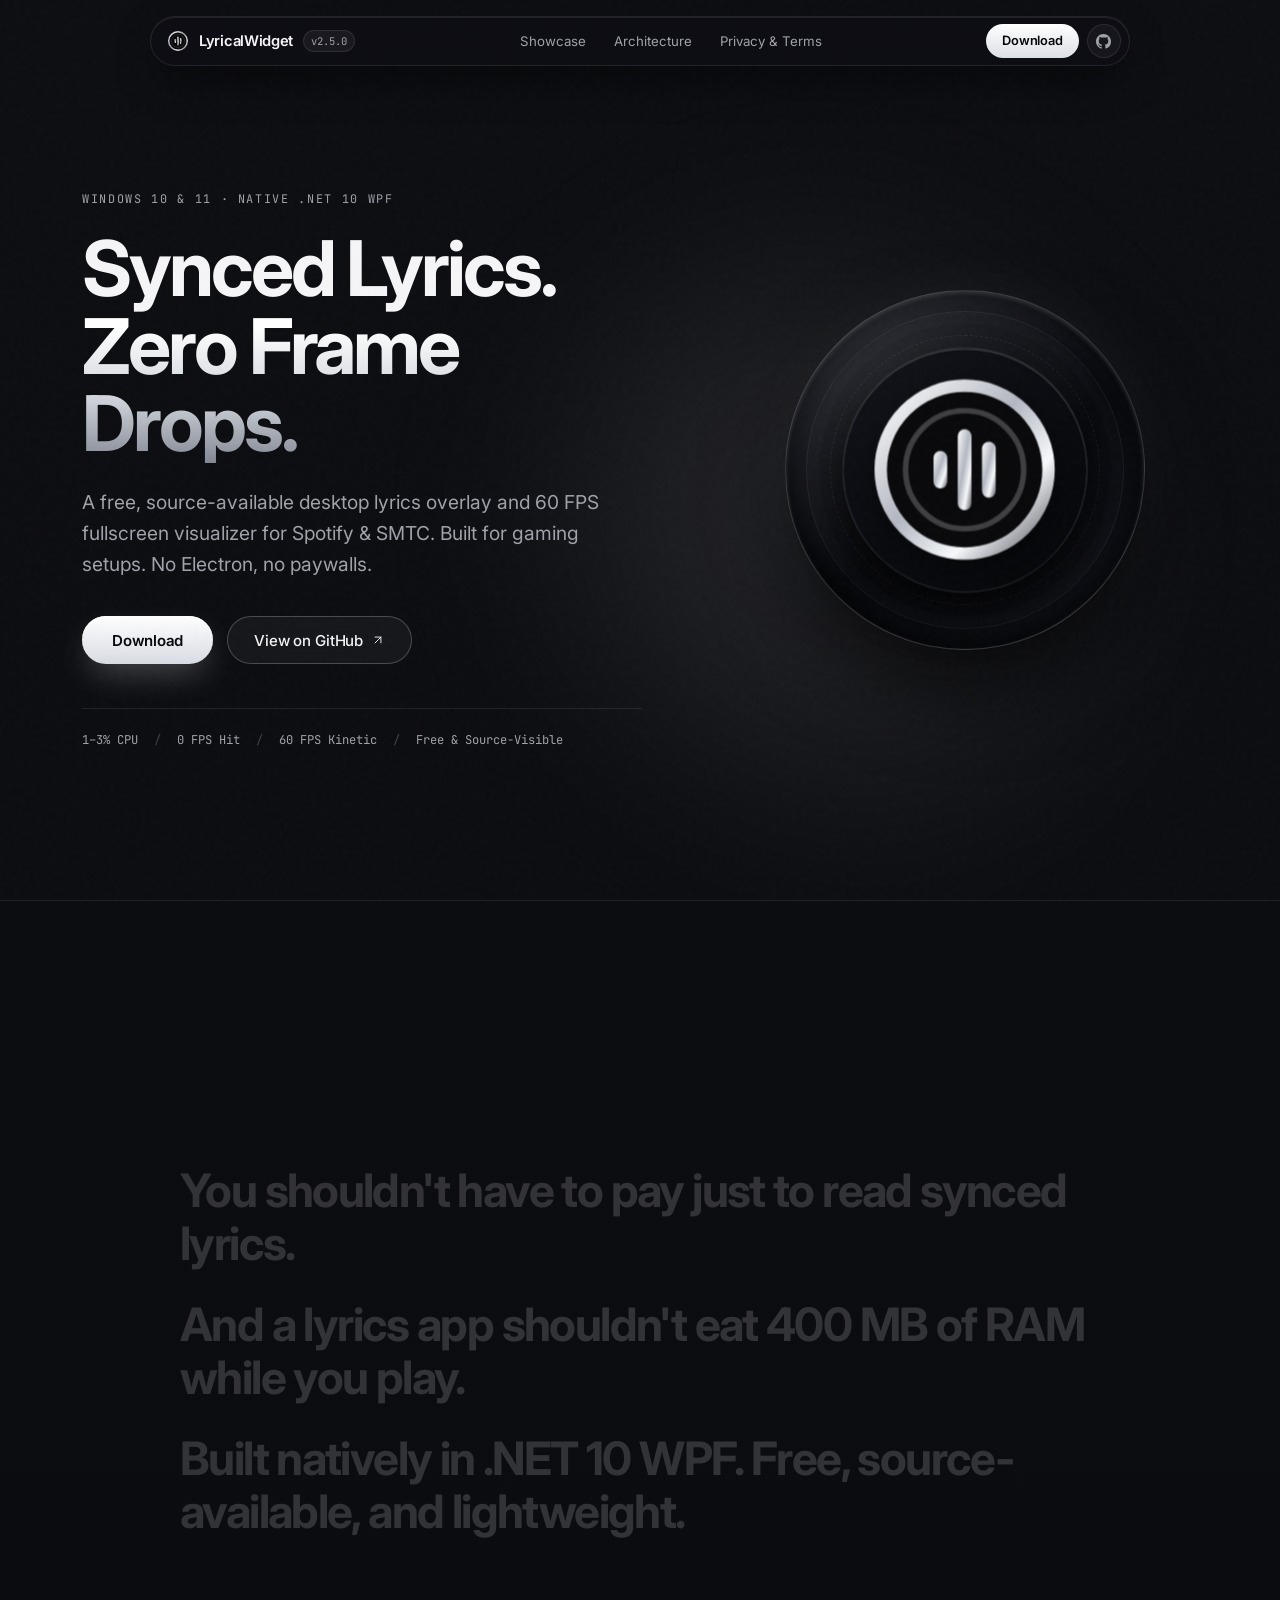
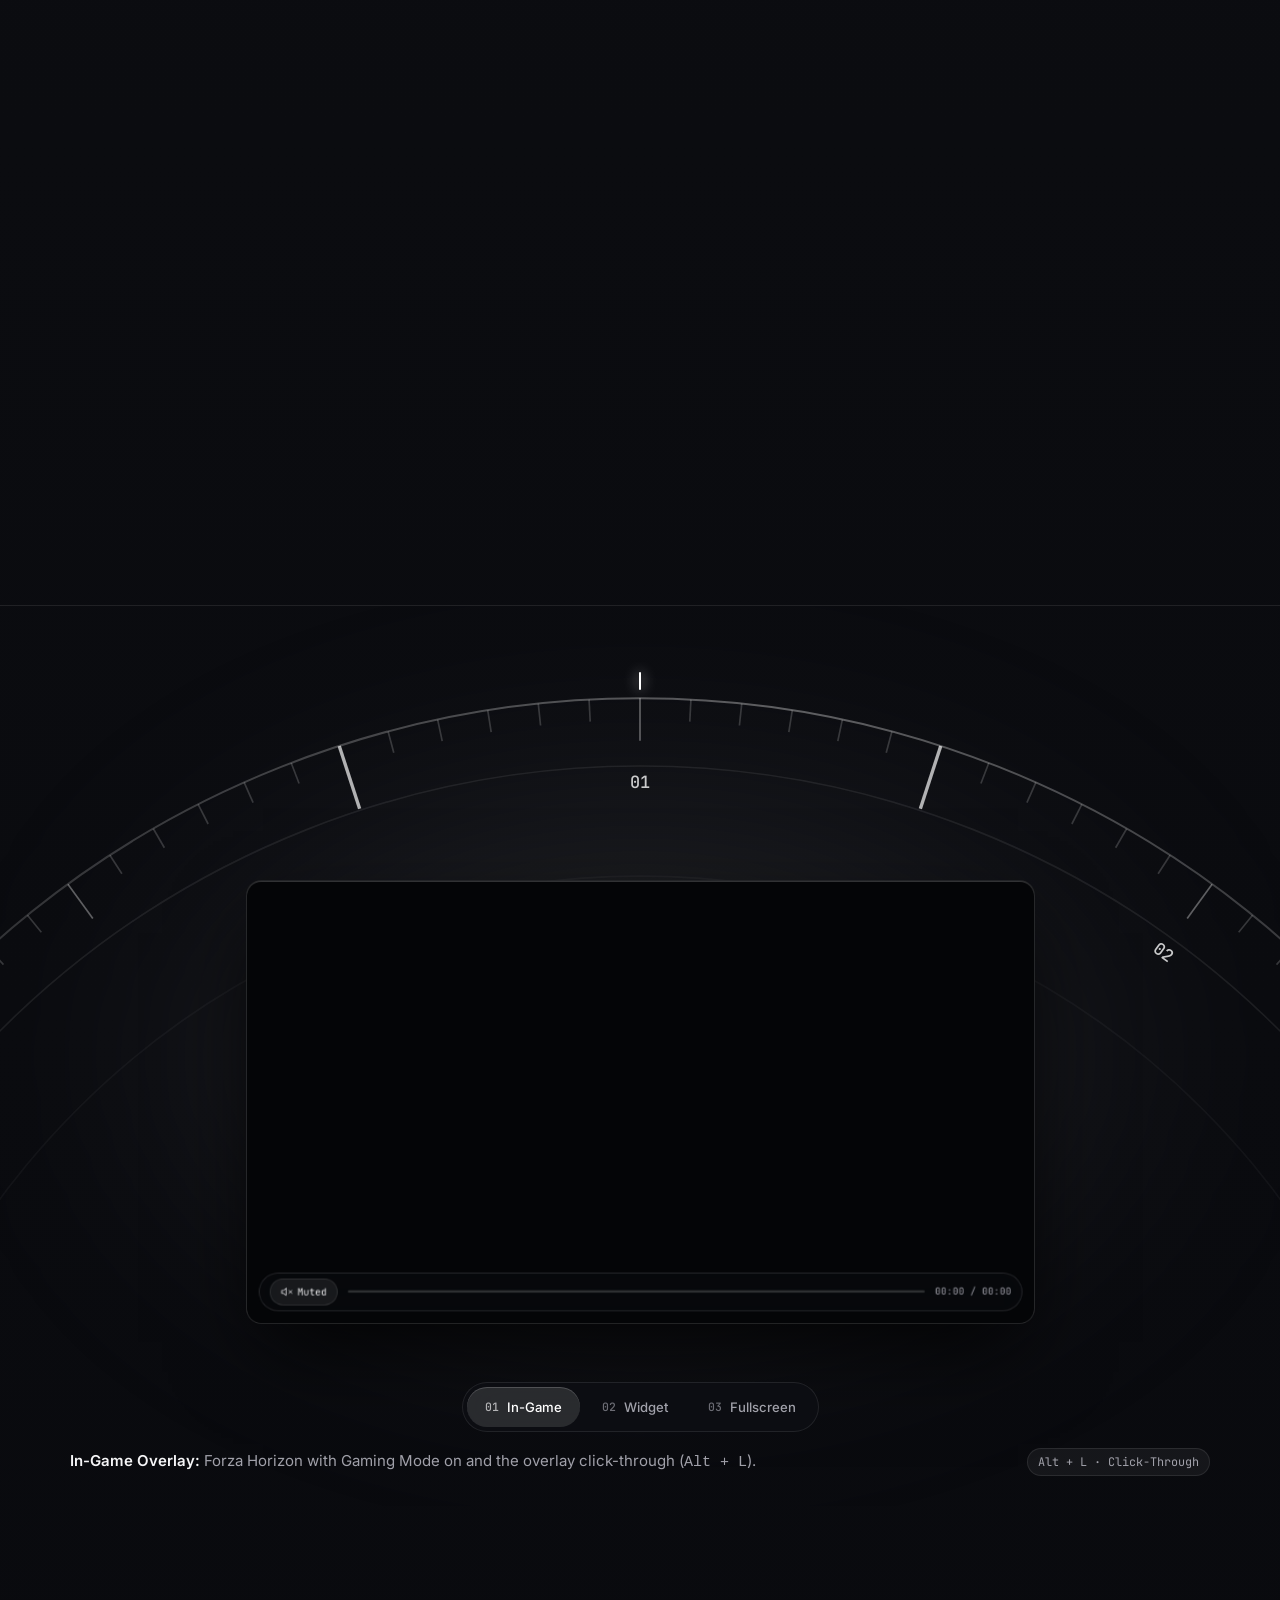
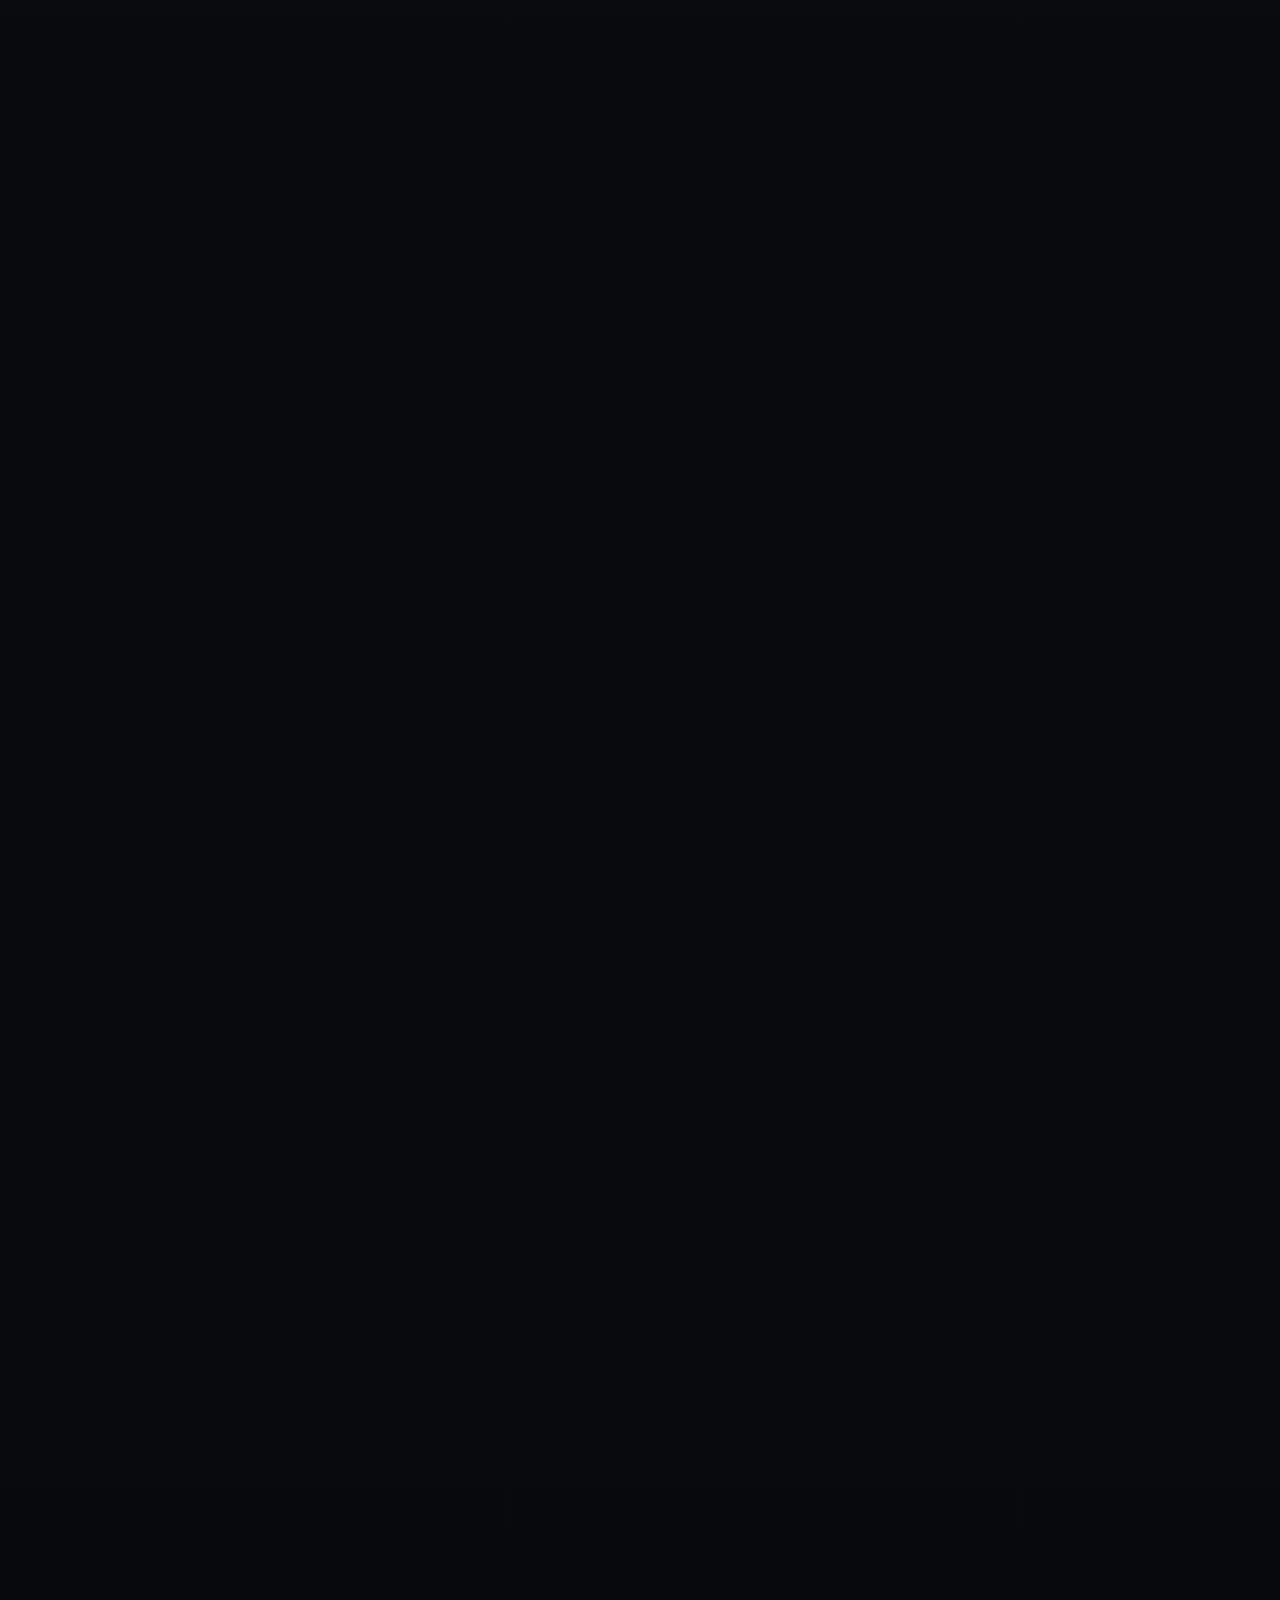
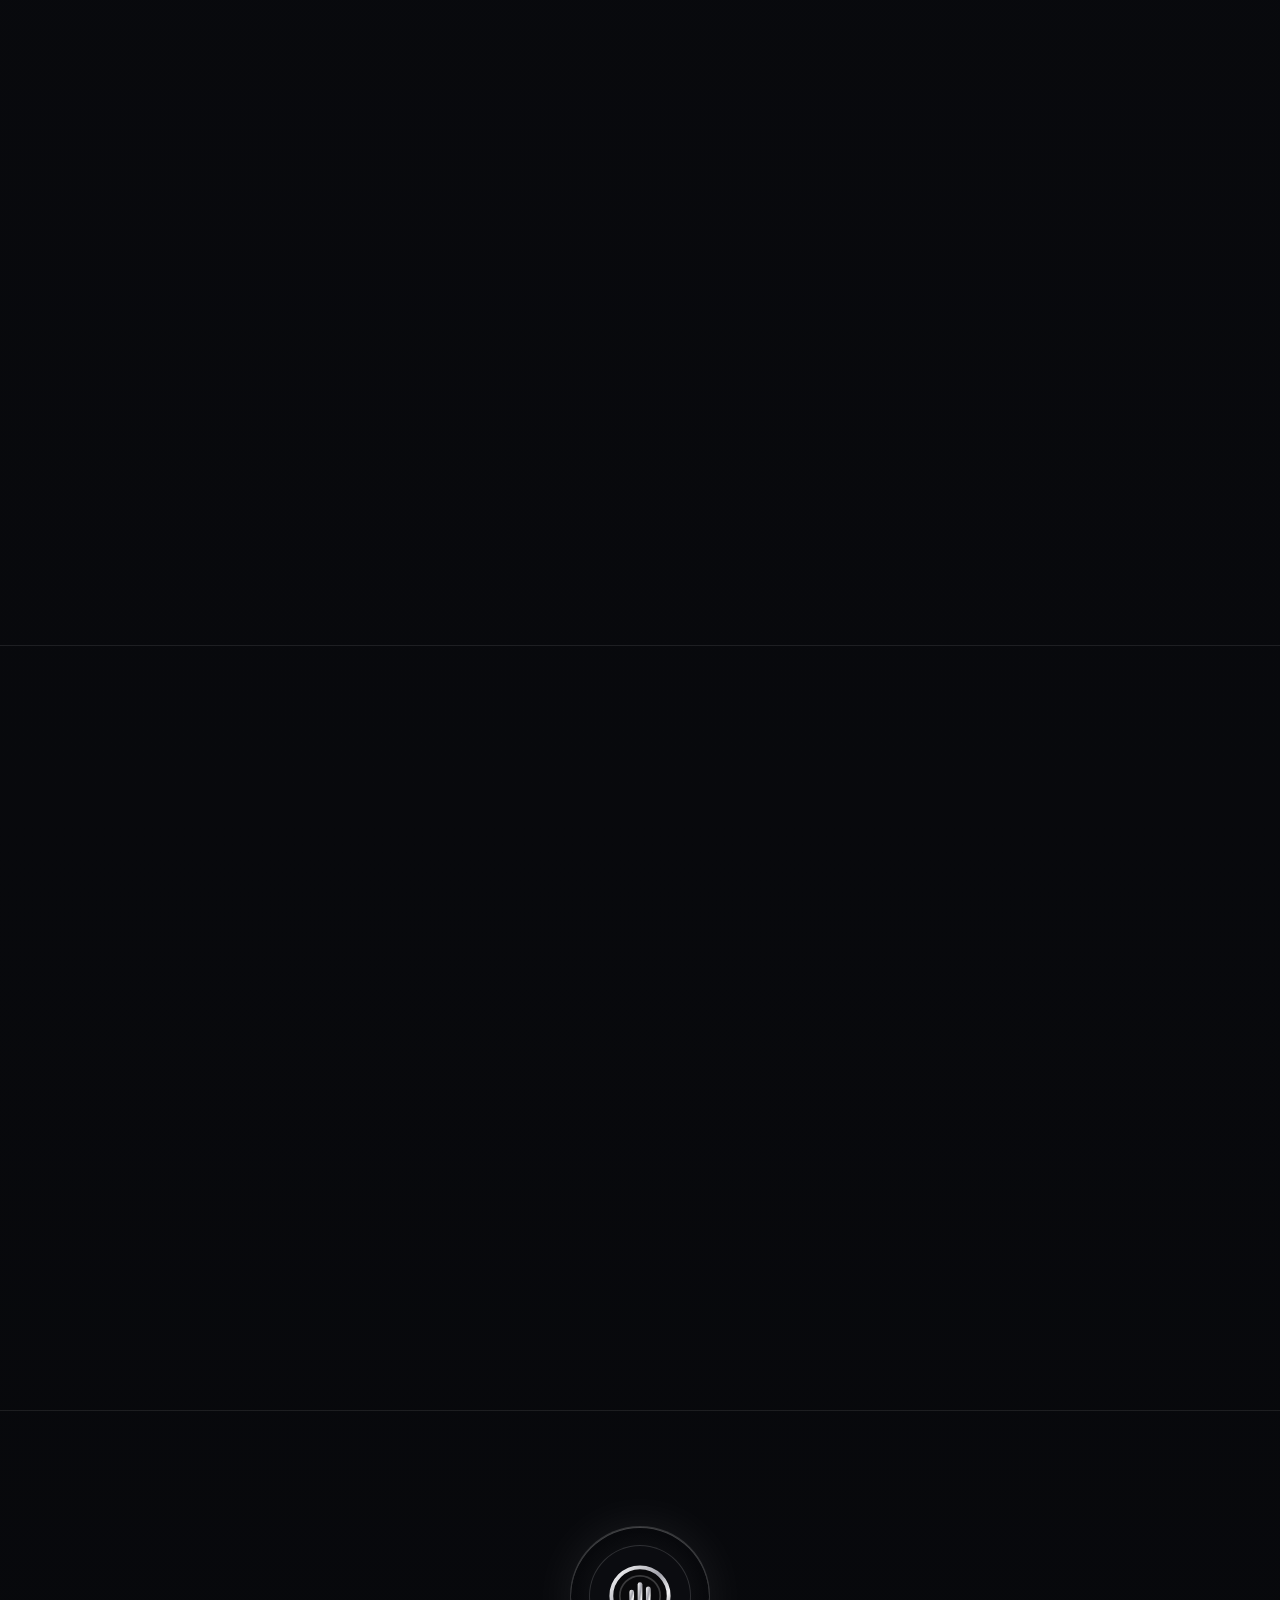
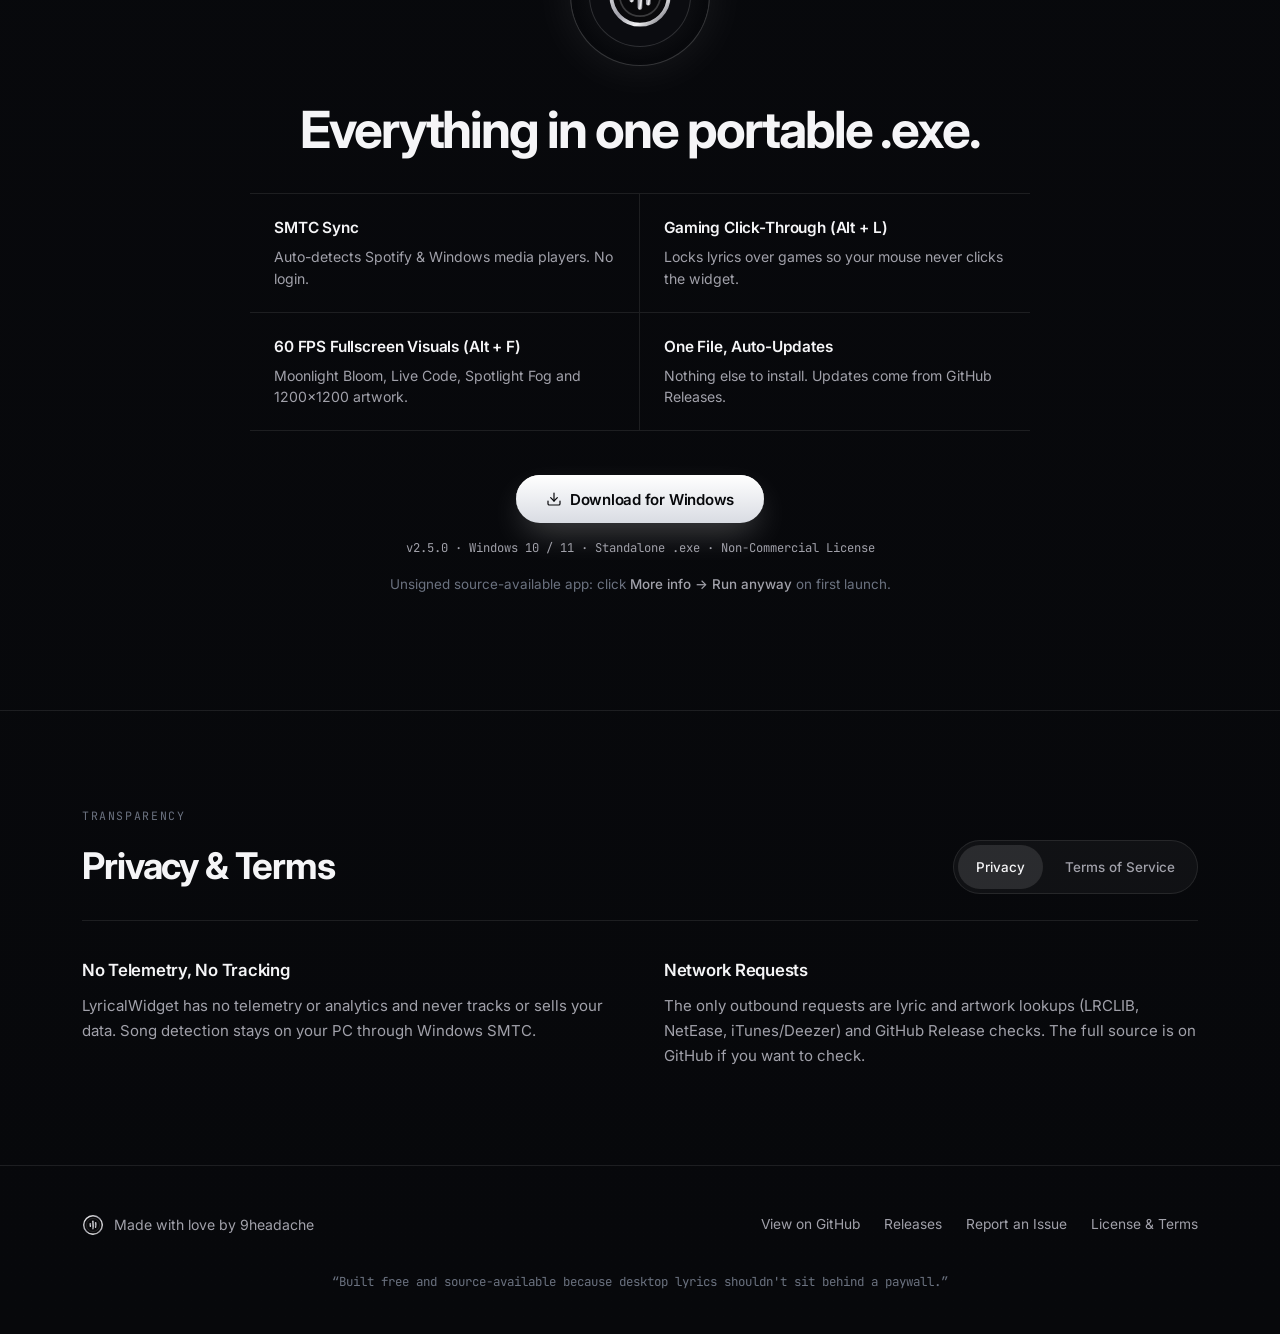
==== commit f26f0bf9: "v2.5.0: Moonlight Bloom, Fisheye, windowed Vibe Mode, and cleanup" ====
--- a/docs/index.html
+++ b/docs/index.html
@@ -3,7 +3,7 @@
 <head>
   <meta charset="UTF-8">
   <meta name="viewport" content="width=device-width, initial-scale=1.0">
-  <title>LyricalWidget — Synced Lyrics. Zero Frame Drops.</title>
+  <title>LyricalWidget | Synced lyrics for Windows</title>
   <meta name="description" content="A free, source-available desktop lyrics overlay and 60 FPS fullscreen visualizer for Spotify and SMTC. Native .NET 10 WPF built for gaming setups.">
   <meta name="theme-color" content="#0D0E12">
   <link rel="icon" type="image/svg+xml" href="data:image/svg+xml,%3Csvg xmlns='http://www.w3.org/2000/svg' viewBox='0 0 32 32'%3E%3Cdefs%3E%3ClinearGradient id='cg' x1='0' y1='0' x2='1' y2='1'%3E%3Cstop offset='0%25' stop-color='%23ffffff'/%3E%3Cstop offset='48%25' stop-color='%23a1a1aa'/%3E%3Cstop offset='72%25' stop-color='%23f4f4f5'/%3E%3Cstop offset='100%25' stop-color='%2352525b'/%3E%3C/linearGradient%3E%3C/defs%3E%3Ccircle cx='16' cy='16' r='13.5' fill='%2309090b' stroke='url(%23cg)' stroke-width='2'/%3E%3Ccircle cx='16' cy='16' r='9.5' fill='none' stroke='rgba(255,255,255,0.18)' stroke-width='0.9'/%3E%3Crect x='11' y='13' width='2.2' height='6' rx='1.1' fill='url(%23cg)'/%3E%3Crect x='14.9' y='9.5' width='2.2' height='13' rx='1.1' fill='url(%23cg)'/%3E%3Crect x='18.8' y='11.5' width='2.2' height='9' rx='1.1' fill='url(%23cg)'/%3E%3C/svg%3E">
@@ -11,6 +11,17 @@
   <link rel="preconnect" href="https://fonts.gstatic.com" crossorigin>
   <link href="https://fonts.googleapis.com/css2?family=Inter:wght@400;500;600;700&family=JetBrains+Mono:wght@400;500&display=swap" rel="stylesheet">
   <link rel="stylesheet" href="styles.css">
+  <script>
+    // Show only the power-up screen from the first paint. Deep links and reduced motion go straight to the page,
+    // and if app.js never takes over the page unlocks by itself.
+    if (!location.hash && Element.prototype.animate && !matchMedia('(prefers-reduced-motion: reduce)').matches) {
+      document.documentElement.classList.add('intro-pending');
+      setTimeout(function () {
+        var root = document.documentElement;
+        if (!root.classList.contains('intro-ready')) root.classList.remove('intro-pending');
+      }, 4000);
+    }
+  </script>
 </head>
 <body data-channel="0">
 
@@ -35,7 +46,7 @@
           <rect x="18.8" y="11.5" width="2.2" height="9" rx="1.1" fill="url(#chrome-logo-grad)"/>
         </svg>
         <span class="brand-name">LyricalWidget</span>
-        <span class="brand-ver">v2.1.1</span>
+        <span class="brand-ver">v2.5.0</span>
       </a>
 
       <nav class="topbar-nav" aria-label="Primary navigation">
@@ -60,7 +71,7 @@
       <div class="hero-studio-glow" aria-hidden="true"></div>
       <div class="container">
         <div class="hero-split">
-          <div>
+          <div class="hero-copy">
             <div class="hero-eyebrow">WINDOWS 10 &amp; 11 &middot; NATIVE .NET 10 WPF</div>
             <h1 class="hero-title">
               Synced Lyrics.
@@ -92,6 +103,7 @@
             </div>
           </div>
 
+          <div class="hero-intro-wrap" id="hero-intro-wrap">
           <div class="hero-sculpture-col">
             <div class="hardware-sculpture" id="hero-sculpture" aria-hidden="true">
               <div class="sculpture-housing">
@@ -118,6 +130,7 @@
               </div>
             </div>
           </div>
+          </div>
         </div>
       </div>
     </section>
@@ -135,6 +148,11 @@
     </section>
 
     <section class="showcase-track" id="showcase">
+      <!-- Scroll positions that select a chapter on touch layouts -->
+      <div class="showcase-step" data-step="0" aria-hidden="true"></div>
+      <div class="showcase-step" data-step="1" aria-hidden="true"></div>
+      <div class="showcase-step" data-step="2" aria-hidden="true"></div>
+
       <div class="showcase-sticky">
         <div class="showcase-ambient" aria-hidden="true"></div>
 
@@ -155,20 +173,20 @@
             <circle cx="600" cy="600" r="535" fill="none" stroke="rgba(255,255,255,0.08)" stroke-width="1"/>
             <circle cx="600" cy="600" r="470" fill="none" stroke="rgba(255,255,255,0.04)" stroke-width="1"/>
             <g id="giant-dial-ticks"></g>
-            <!-- Degree markers aligned cleanly with 0deg, +36deg, +72deg from top center -->
-            <g font-family="JetBrains Mono, monospace" font-size="14" font-weight="500" fill="rgba(255,255,255,0.72)" text-anchor="middle">
-              <text x="600" y="92">01</text>
-              <text x="898" y="189" transform="rotate(36 898 189)">02</text>
-              <text x="1083" y="443" transform="rotate(72 1083 443)">03</text>
+            <!-- Markers at 0, 36 and 72 degrees -->
+            <g class="dial-labels" font-family="JetBrains Mono, monospace" font-weight="500" fill="rgba(255,255,255,0.78)" text-anchor="middle">
+              <text x="600" y="78">01</text>
+              <text x="907" y="178" transform="rotate(36 907 178)">02</text>
+              <text x="1096" y="439" transform="rotate(72 1096 439)">03</text>
             </g>
           </svg>
         </div>
 
         <div class="showcase-stage-inner">
           <div class="cinema-video-shell" id="cinema-video-shell">
-            <video class="stage-video-layer is-active" data-video-idx="0" src="assets/ingame-demo.mp4" muted loop playsinline preload="metadata"></video>
-            <video class="stage-video-layer" data-video-idx="1" src="assets/widget-demo.mp4" muted loop playsinline preload="metadata"></video>
-            <video class="stage-video-layer" data-video-idx="2" src="assets/fullscreen-demo.mp4" muted loop playsinline preload="metadata"></video>
+            <video class="stage-video-layer is-active" data-video-idx="0" src="assets/ingame-demo.mp4" muted autoplay loop playsinline webkit-playsinline preload="metadata"></video>
+            <video class="stage-video-layer" data-video-idx="1" src="assets/widget-demo.mp4" muted autoplay loop playsinline webkit-playsinline preload="metadata"></video>
+            <video class="stage-video-layer" data-video-idx="2" src="assets/fullscreen-demo.mp4" muted autoplay loop playsinline webkit-playsinline preload="metadata"></video>
 
             <div class="cinema-hud">
               <button type="button" id="cinema-mute-btn" class="mute-btn" aria-label="Unmute active video">
@@ -205,7 +223,7 @@
 
           <div class="showcase-caption-row">
             <p class="showcase-caption" id="showcase-caption">
-              <strong>In-Game Overlay:</strong> Forza Horizon gameplay running with <code>Alt + L</code> click-through Gaming Mode and zero frame drops.
+              <strong>In-Game Overlay:</strong> Forza Horizon with Gaming Mode on and the overlay click-through (<code>Alt + L</code>).
             </p>
             <span class="showcase-hotkey-tag" id="showcase-hotkey">Alt + L &middot; Click-Through</span>
           </div>
@@ -218,12 +236,12 @@
         <div class="arch-grid reveal">
           <div class="arch-narrative">
             <div class="section-eyebrow">Architecture</div>
-            <h2>Native speed, zero wrapper tax.</h2>
-            <p>
-              Browser-based desktop apps wrap a full Chromium runtime just to draw text, burning 300–500 MB of memory in the background. LyricalWidget compiles natively on .NET 10 WPF so it stays invisible to your frame counter.
-            </p>
-            <p>
-              Playback hooks directly into Windows SMTC with millisecond timing, races LRCLIB and NetEase in parallel with 30-day offline lyric caching, and checks GitHub Releases automatically in place.
+            <h2>Native WPF, no browser wrapper.</h2>
+            <p>
+              Browser-based desktop apps wrap a full Chromium runtime just to draw text, burning 300–500 MB of memory in the background. LyricalWidget is a native .NET 10 WPF app, so there is no browser to run next to your game.
+            </p>
+            <p>
+              Playback timing comes straight from Windows SMTC. Lyrics are requested from LRCLIB and NetEase in parallel and cached for 30 days. Updates come from GitHub Releases.
             </p>
           </div>
 
@@ -278,8 +296,8 @@
 
           <div class="explainer-grid">
             <div class="explainer-cell">
-              <h3>Instant SMTC Sync</h3>
-              <p>Auto-detects Spotify &amp; Windows media players with zero login.</p>
+              <h3>SMTC Sync</h3>
+              <p>Auto-detects Spotify &amp; Windows media players. No login.</p>
             </div>
             <div class="explainer-cell">
               <h3>Gaming Click-Through (Alt + L)</h3>
@@ -287,11 +305,11 @@
             </div>
             <div class="explainer-cell">
               <h3>60 FPS Fullscreen Visuals (Alt + F)</h3>
-              <p>LiveCode, SpotlightFog, and 1200&times;1200 HD artwork.</p>
+              <p>Moonlight Bloom, Live Code, Spotlight Fog and 1200&times;1200 artwork.</p>
             </div>
             <div class="explainer-cell">
-              <h3>Zero Bloat &amp; Auto-Updates</h3>
-              <p>Single portable .exe, no runtimes to install, updates from GitHub Releases.</p>
+              <h3>One File, Auto-Updates</h3>
+              <p>Nothing else to install. Updates come from GitHub Releases.</p>
             </div>
           </div>
 
@@ -304,7 +322,7 @@
               </svg>
               <span>Download for Windows</span>
             </a>
-            <div class="download-meta">v2.1.1 &middot; Windows 10 / 11 &middot; Standalone .exe &middot; Non-Commercial License</div>
+            <div class="download-meta">v2.5.0 &middot; Windows 10 / 11 &middot; Standalone .exe &middot; Non-Commercial License</div>
             <p class="smartscreen-note">
               Unsigned source-available app: click <strong>More info &rarr; Run anyway</strong> on first launch.
             </p>
@@ -322,22 +340,22 @@
           </div>
 
           <div class="legal-tabs" role="tablist" aria-label="Privacy and terms tabs">
-            <button type="button" class="legal-tab-btn" role="tab" aria-selected="true" data-legal-tab="privacy">Privacy &amp; Zero Data</button>
+            <button type="button" class="legal-tab-btn" role="tab" aria-selected="true" data-legal-tab="privacy">Privacy</button>
             <button type="button" class="legal-tab-btn" role="tab" aria-selected="false" data-legal-tab="terms">Terms of Service</button>
           </div>
         </div>
 
         <div class="legal-panel is-active reveal" id="legal-panel-privacy" role="tabpanel">
           <div class="legal-col">
-            <h3>Zero Telemetry. Zero Tracking.</h3>
-            <p>
-              LyricalWidget collects zero telemetry, zero analytics, and never tracks or sells your data. Song detection stays 100% local via Windows SMTC.
+            <h3>No Telemetry, No Tracking</h3>
+            <p>
+              LyricalWidget has no telemetry or analytics and never tracks or sells your data. Song detection stays on your PC through Windows SMTC.
             </p>
           </div>
           <div class="legal-col">
-            <h3>Transparent Network Lookups</h3>
-            <p>
-              Outbound requests are strictly lyric and artwork fetches (LRCLIB, NetEase, iTunes/Deezer) and GitHub Release checks. The full source is public on GitHub: feel free to inspect every line.
+            <h3>Network Requests</h3>
+            <p>
+              The only outbound requests are lyric and artwork lookups (LRCLIB, NetEase, iTunes/Deezer) and GitHub Release checks. The full source is on GitHub if you want to check.
             </p>
           </div>
         </div>
--- a/docs/styles.css
+++ b/docs/styles.css
@@ -14,6 +14,12 @@
   --max-w: 1180px;
 
   --dial-angle: 0deg;
+
+  /* Showcase: the video takes what is left after the dial markers above it and the pills and caption below it.
+     The dial is sized from the video so the neighbouring markers land just outside its sides. */
+  --stage-h: max(220px, min(66vh, 100vh - 372px));
+  --stage-w: min(80vw, 1560px, calc(var(--stage-h) * 16 / 9));
+  --dial-w: calc(var(--stage-w) * 2.1 + 60px);
   --stage-scale: 1;
 }
 
@@ -219,7 +225,7 @@
   height: 680px;
   border-radius: 50%;
   background:
-    radial-gradient(circle at 42% 42%, rgba(185, 202, 230, 0.12), transparent 62%),
+    radial-gradient(circle at 42% 42%, rgba(228, 228, 231, 0.10), transparent 62%),
     radial-gradient(circle at 64% 62%, rgba(255, 255, 255, 0.05), transparent 60%);
   filter: blur(80px);
   pointer-events: none;
@@ -343,6 +349,222 @@
   align-items: center;
   justify-content: center;
   perspective: 900px;
+}
+
+/* Opening animation. The wrapper carries all intro motion so nothing inside it is ever touched. */
+.hero-intro-wrap {
+  position: relative;
+}
+
+.intro-bloom,
+.intro-ring {
+  position: absolute;
+  top: 50%;
+  left: 50%;
+  width: clamp(280px, 32vw, 360px);
+  aspect-ratio: 1 / 1;
+  border-radius: 50%;
+  transform: translate(-50%, -50%);
+  opacity: 0;
+  pointer-events: none;
+}
+
+.intro-bloom {
+  background: radial-gradient(circle, rgba(255, 255, 255, 0.34) 0%, rgba(212, 212, 216, 0.16) 44%, transparent 70%);
+}
+
+.intro-ring {
+  border: 1px solid rgba(244, 244, 245, 0.75);
+  box-shadow: 0 0 34px rgba(228, 228, 231, 0.45), inset 0 0 26px rgba(228, 228, 231, 0.28);
+}
+
+/* Waiting for power-up */
+.intro-pending {
+  overflow: hidden;
+  scrollbar-gutter: stable; /* so unlocking the scrollbar shifts nothing */
+}
+
+body::before {
+  content: "";
+  position: fixed;
+  inset: 0;
+  z-index: 0;
+  background: #07080B;
+  opacity: 0;
+  pointer-events: none;
+}
+
+.intro-pending body::before {
+  opacity: 1;
+}
+
+.intro-pending .topbar-wrap,
+.intro-pending .hero-studio-glow,
+.intro-pending .hero-copy,
+.intro-pending main > section:not(.hero-chapter),
+.intro-pending .site-footer {
+  opacity: 0;
+  visibility: hidden;
+}
+
+.intro-pending .hero-intro-wrap {
+  opacity: 0;
+}
+
+.intro-ready .hero-intro-wrap {
+  opacity: 1;
+  transition: opacity 0.9s ease, transform 0.45s var(--ease-apple);
+}
+
+/* Powered up and on the move: stays lit while the rest of the page is still dark */
+.intro-running .hero-intro-wrap {
+  opacity: 1;
+}
+
+/* The page lights up through a circle that opens from the logo. app.js drives --light-r. */
+.intro-dark,
+.intro-wave {
+  position: fixed;
+  inset: 0;
+  pointer-events: none;
+}
+
+.intro-dark {
+  z-index: 130;
+  background: #07080B;
+  -webkit-mask-image: radial-gradient(circle at var(--light-x) var(--light-y), transparent calc(var(--light-r) - 140px), #000 var(--light-r));
+  mask-image: radial-gradient(circle at var(--light-x) var(--light-y), transparent calc(var(--light-r) - 140px), #000 var(--light-r));
+}
+
+.intro-wave {
+  z-index: 131;
+  background: radial-gradient(circle at var(--light-x) var(--light-y),
+    transparent calc(var(--light-r) - 220px),
+    rgba(212, 212, 216, 0.07) calc(var(--light-r) - 120px),
+    rgba(255, 255, 255, 0.26) calc(var(--light-r) - 62px),
+    rgba(228, 228, 231, 0.10) calc(var(--light-r) - 36px),
+    transparent calc(var(--light-r) + 10px));
+}
+
+.intro-ready #hero-sculpture {
+  cursor: pointer;
+}
+
+.intro-ready .intro-bloom {
+  animation: intro-breathe 4.4s ease-in-out infinite;
+}
+
+@keyframes intro-breathe {
+  0%,
+  100% {
+    opacity: 0.42;
+    transform: translate(-50%, -50%) scale(1.34);
+  }
+
+  50% {
+    opacity: 0.85;
+    transform: translate(-50%, -50%) scale(1.62);
+  }
+}
+
+.intro-ready .intro-ring {
+  transition: opacity 0.4s ease;
+}
+
+.intro-ready.intro-hover .intro-ring {
+  opacity: 0.8;
+}
+
+.intro-ready.intro-hover .intro-bloom {
+  animation-duration: 2.2s;
+  filter: brightness(1.5);
+}
+
+.power-pill {
+  position: fixed;
+  left: 50%;
+  z-index: 95;
+  display: inline-flex;
+  align-items: center;
+  gap: 12px;
+  height: 46px;
+  padding: 0 24px 0 20px;
+  border-radius: 999px;
+  border: 1px solid transparent;
+  background:
+    linear-gradient(rgba(14, 16, 22, 0.9), rgba(14, 16, 22, 0.9)) padding-box,
+    linear-gradient(180deg, rgba(255, 255, 255, 0.5), rgba(161, 161, 170, 0.22) 45%, rgba(255, 255, 255, 0.08)) border-box,
+    #07080B;
+  background-clip: padding-box, border-box, padding-box;
+  box-shadow: 0 0 34px rgba(228, 228, 231, 0.16), 0 14px 34px -10px rgba(0, 0, 0, 0.8);
+  font-size: 0.76rem;
+  font-weight: 600;
+  letter-spacing: 0.3em;
+  white-space: nowrap;
+  cursor: pointer;
+  transform: translateX(-50%);
+  transition: transform 0.45s var(--ease-apple), box-shadow 0.45s ease;
+  animation: power-pill-in 0.9s var(--ease-apple) 0.35s backwards;
+}
+
+.power-pill-label {
+  margin-right: -0.3em; /* trailing tracking would push the text off centre */
+  background: linear-gradient(100deg, #FFFFFF 0%, #A1A1AA 46%, #F4F4F5 78%, #A1A1AA 100%);
+  -webkit-background-clip: text;
+  background-clip: text;
+  -webkit-text-fill-color: transparent;
+}
+
+.power-pill-dot {
+  width: 8px;
+  height: 8px;
+  border-radius: 50%;
+  background: radial-gradient(circle at 35% 30%, #FFFFFF, #A1A1AA);
+  animation: power-dot 2.2s ease-in-out infinite;
+}
+
+.power-pill:focus-visible {
+  outline: 2px solid rgba(255, 255, 255, 0.75);
+  outline-offset: 4px;
+}
+
+.intro-hover .power-pill {
+  transform: translateX(-50%) scale(1.04);
+  box-shadow: 0 0 52px rgba(244, 244, 245, 0.34), 0 14px 34px -10px rgba(0, 0, 0, 0.8);
+}
+
+@keyframes power-pill-in {
+  from {
+    opacity: 0;
+    transform: translateX(-50%) translateY(10px);
+  }
+}
+
+@keyframes power-dot {
+  0%,
+  100% {
+    box-shadow: 0 0 4px rgba(255, 255, 255, 0.35);
+    opacity: 0.6;
+  }
+
+  50% {
+    box-shadow: 0 0 14px rgba(255, 255, 255, 0.95);
+    opacity: 1;
+  }
+}
+
+/* Only exists while the title blooms in; app.js restores the plain title afterwards */
+.hero-word {
+  display: inline-block;
+}
+
+.hero-title-chrome .hero-word {
+  padding-right: 0.08em;
+  margin-right: -0.08em;
+  background-image: linear-gradient(180deg, #FFFFFF 12%, #D1D5DB 58%, #838894 100%);
+  background-repeat: no-repeat;
+  -webkit-background-clip: text;
+  background-clip: text;
 }
 
 .hardware-sculpture {
@@ -498,7 +720,7 @@
   display: flex;
   flex-direction: column;
   justify-content: flex-end;
-  padding: 76px 0 32px;
+  padding: 76px 0 30px;
 }
 
 .showcase-ambient {
@@ -516,26 +738,54 @@
 }
 
 body[data-channel="0"] .showcase-ambient {
-  background: radial-gradient(ellipse at center, rgba(224, 152, 68, 0.16), rgba(92, 134, 190, 0.12) 55%, transparent 74%);
+  background: radial-gradient(ellipse at center, rgba(244, 244, 245, 0.13), rgba(161, 161, 170, 0.08) 55%, transparent 74%);
 }
 
 body[data-channel="1"] .showcase-ambient {
-  background: radial-gradient(ellipse at center, rgba(132, 140, 248, 0.18), rgba(79, 70, 229, 0.12) 55%, transparent 74%);
+  background: radial-gradient(ellipse at center, rgba(255, 255, 255, 0.15), rgba(212, 212, 216, 0.07) 55%, transparent 74%);
 }
 
 body[data-channel="2"] .showcase-ambient {
-  background: radial-gradient(ellipse at center, rgba(218, 70, 86, 0.17), rgba(214, 165, 76, 0.12) 55%, transparent 74%);
+  background: radial-gradient(ellipse at center, rgba(212, 212, 216, 0.14), rgba(113, 113, 122, 0.10) 55%, transparent 74%);
+}
+
+/* Chapter markers across the track: boundaries sit where the pinned stage is 1/3 and 2/3 of the way through */
+.showcase-step {
+  display: none;
+  position: absolute;
+  left: 0;
+  width: 1px;
+  pointer-events: none;
+}
+
+.showcase-step[data-step="0"] {
+  top: 0;
+  height: 39.3%;
+}
+
+.showcase-step[data-step="1"] {
+  top: 39.3%;
+  height: 21.4%;
+}
+
+.showcase-step[data-step="2"] {
+  top: 60.7%;
+  height: 39.3%;
 }
 
 .giant-dial-wrap {
   position: absolute;
-  top: 72px;
+  top: calc(92px - var(--dial-w) * 0.0208);
   left: 50%;
-  width: min(125vw, 1500px);
+  width: var(--dial-w);
   aspect-ratio: 1 / 1;
   transform: translateX(-50%);
   pointer-events: none;
   z-index: 1;
+}
+
+.dial-labels {
+  font-size: 10px;
 }
 
 .giant-dial-svg {
@@ -570,7 +820,6 @@
   position: relative;
   z-index: 3;
   width: 100%;
-  max-width: 1280px;
   margin: 0 auto;
   padding: 0 28px;
   display: flex;
@@ -630,8 +879,7 @@
 
 .cinema-video-shell {
   position: relative;
-  width: min(88vw, 1220px);
-  max-height: 62vh;
+  width: var(--stage-w);
   aspect-ratio: 16 / 9;
   border-radius: 18px;
   overflow: hidden;
@@ -721,7 +969,7 @@
   align-items: center;
   justify-content: space-between;
   gap: 16px;
-  width: min(90vw, 1280px);
+  width: min(90vw, max(var(--stage-w), 1140px));
   flex-wrap: wrap;
 }
 
@@ -1175,11 +1423,13 @@
     text-align: left;
   }
 
-  .hero-sculpture-col {
+  .hero-intro-wrap {
     order: -1;
   }
 
-  .hardware-sculpture {
+  .hardware-sculpture,
+  .intro-bloom,
+  .intro-ring {
     width: clamp(210px, 54vw, 270px);
   }
 
@@ -1198,37 +1448,39 @@
     color: #FFFFFF;
   }
 
-  /* Release sticky 360vh scroll lock cleanly on mobile */
+  /* Native sticky stage with a shorter track. Chapters follow the .showcase-step markers, not scroll math. */
   .showcase-track {
-    height: auto;
-    padding: 72px 0;
+    height: 280vh;
+    height: 280svh;
   }
 
   .showcase-sticky {
-    position: relative;
-    height: auto;
-    padding: 0;
+    height: 100vh;
+    height: 100svh;
+    justify-content: center;
+    padding: 84px 0 24px;
+  }
+
+  .showcase-step {
+    display: block;
   }
 
   .giant-dial-wrap {
-    top: -12px;
+    top: 72px;
     width: 140vw;
   }
 
-  .giant-dial-svg {
-    transition: transform 0.68s var(--ease-apple);
-  }
-
-  .dial-fixed-pointer {
-    top: -18px;
+  .dial-labels {
+    font-size: 18px;
   }
 
   .showcase-stage-inner {
-    padding: 36px 20px 0;
+    padding: 0 20px;
   }
 
   .cinema-video-shell {
-    width: 100%;
+    width: min(100%, calc(52vh * 16 / 9));
+    width: min(100%, calc(52svh * 16 / 9));
     max-height: none;
     transform: none;
     border-radius: 14px;
@@ -1329,4 +1581,28 @@
     flex-direction: column;
     align-items: flex-start;
   }
-}+}
+
+/* Phones held sideways: keep the whole stage inside the short screen */
+@media (max-width: 900px) and (max-height: 520px) {
+  .showcase-sticky {
+    padding: 70px 0 10px;
+  }
+
+  .showcase-stage-inner {
+    gap: 8px;
+  }
+
+  .cinema-video-shell {
+    width: min(100%, calc(44vh * 16 / 9));
+    width: min(100%, calc(44svh * 16 / 9));
+  }
+
+  .showcase-caption {
+    font-size: 0.8rem;
+  }
+
+  .showcase-hotkey-tag {
+    display: none;
+  }
+}
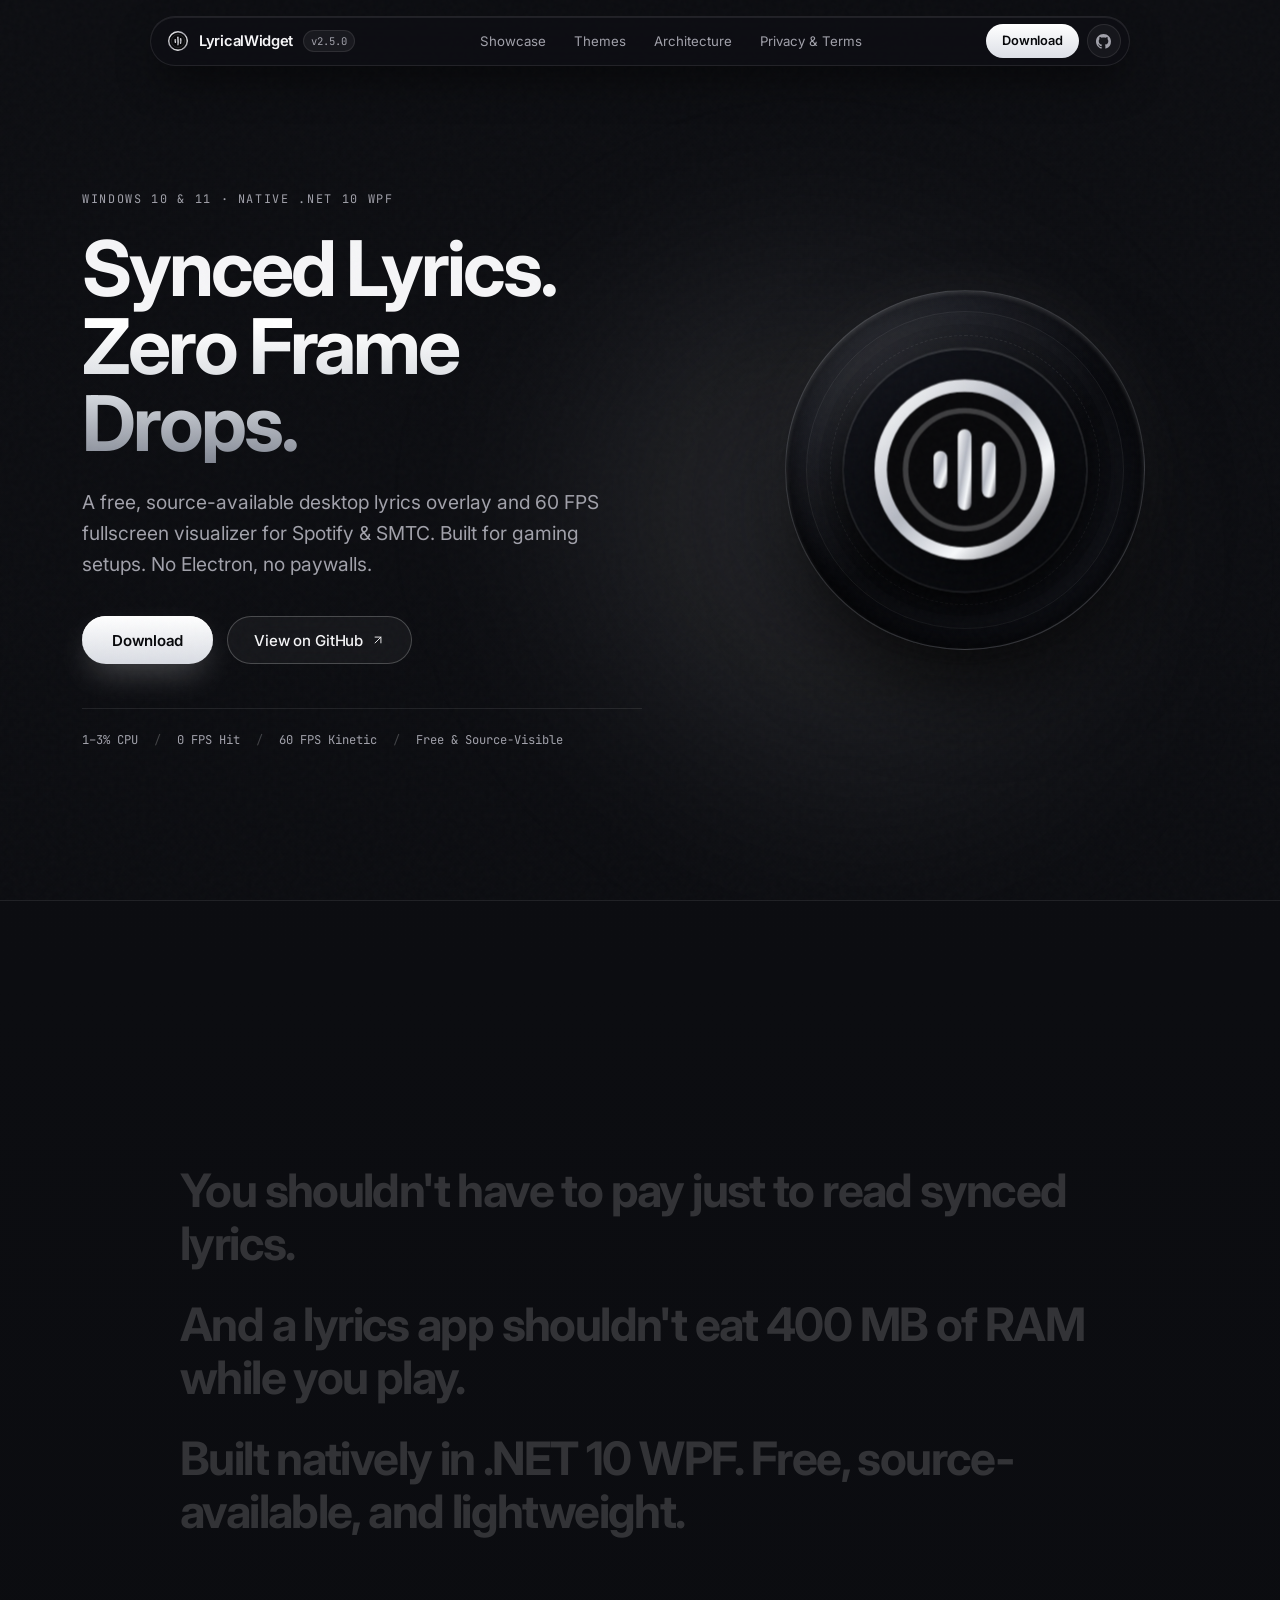
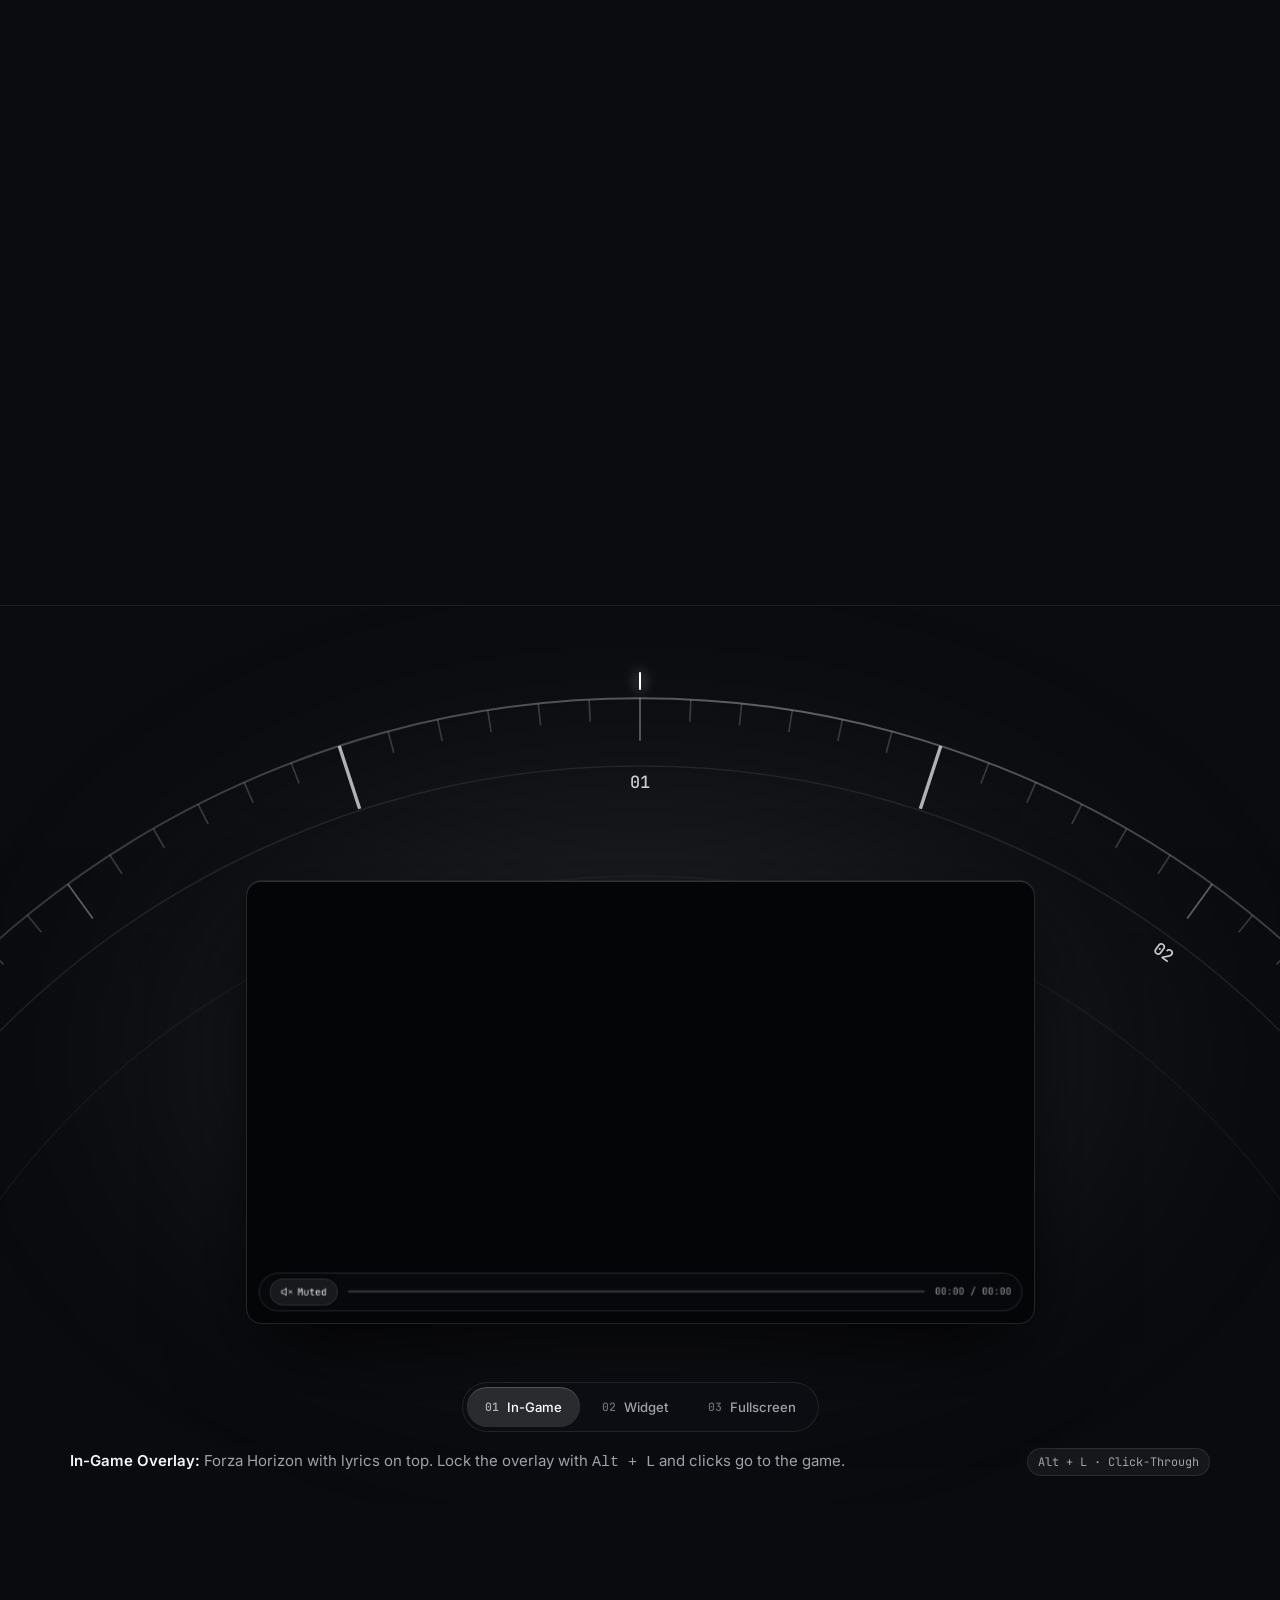
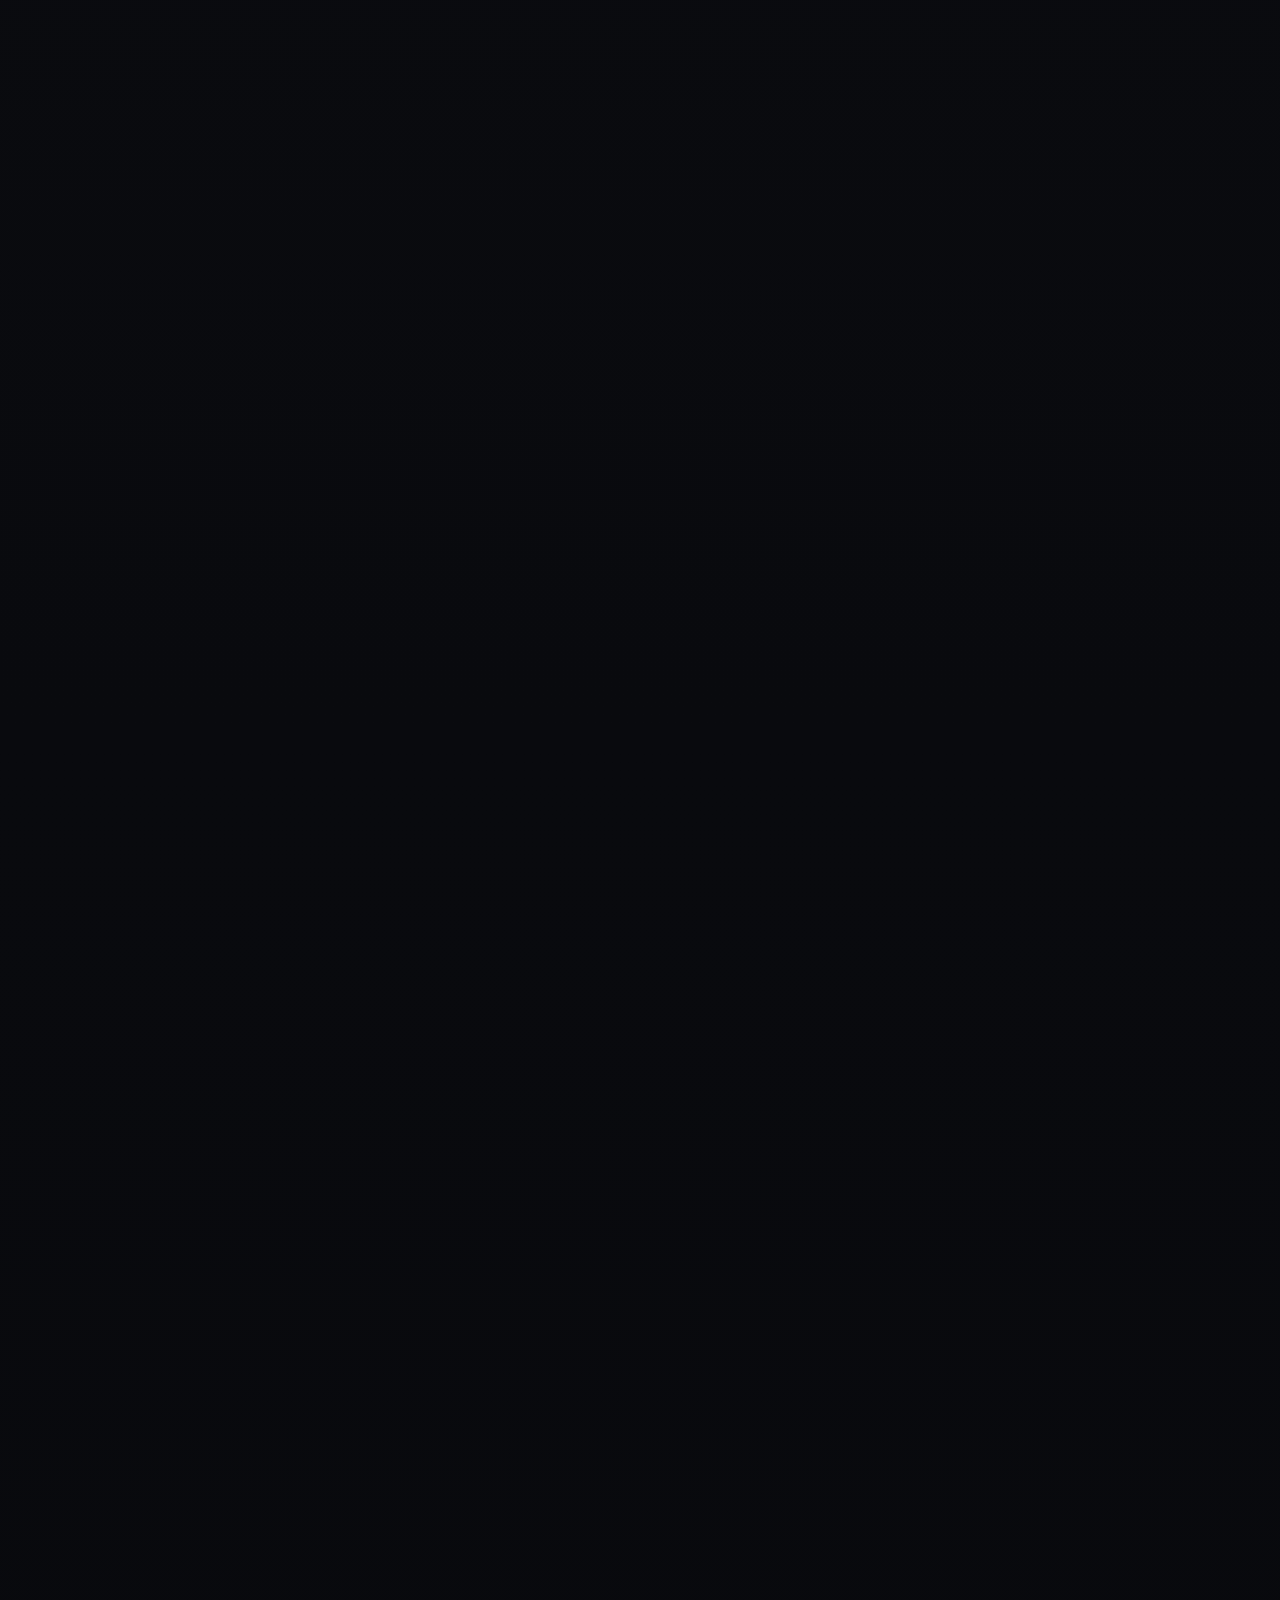
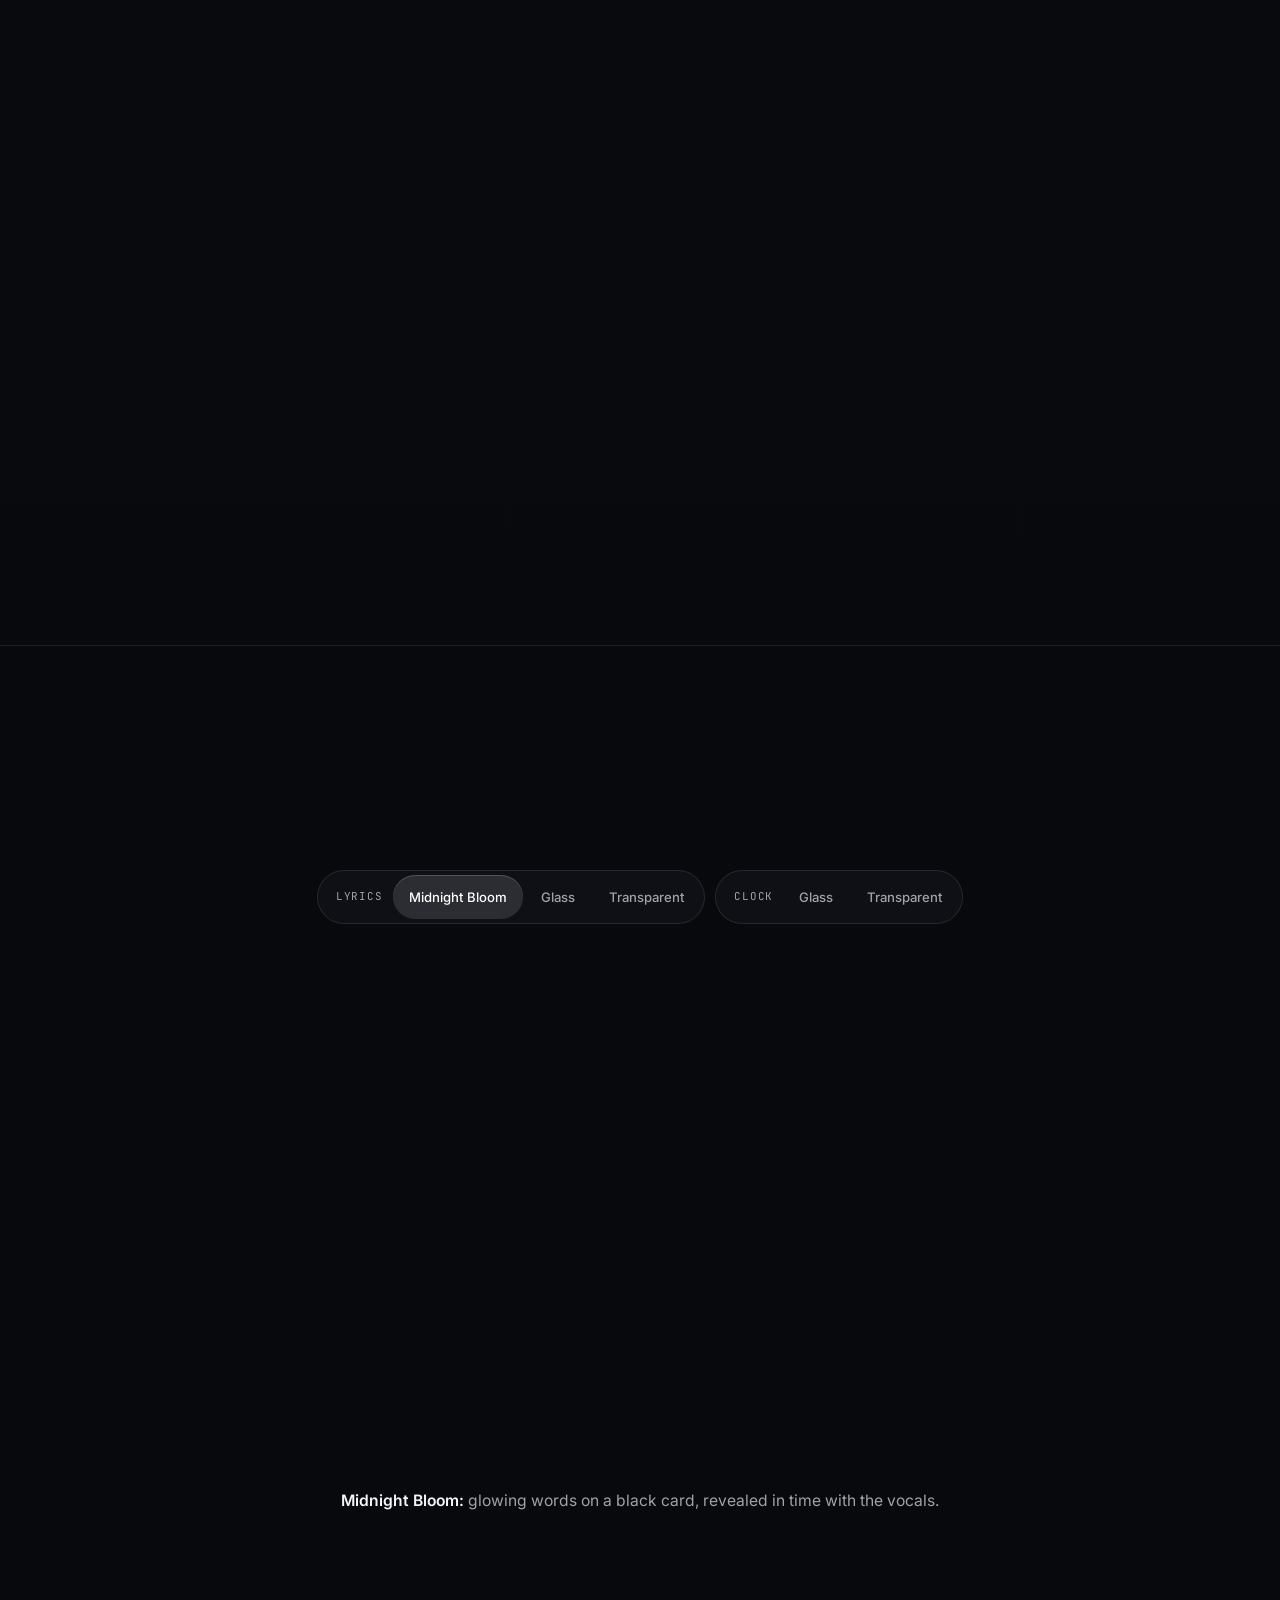
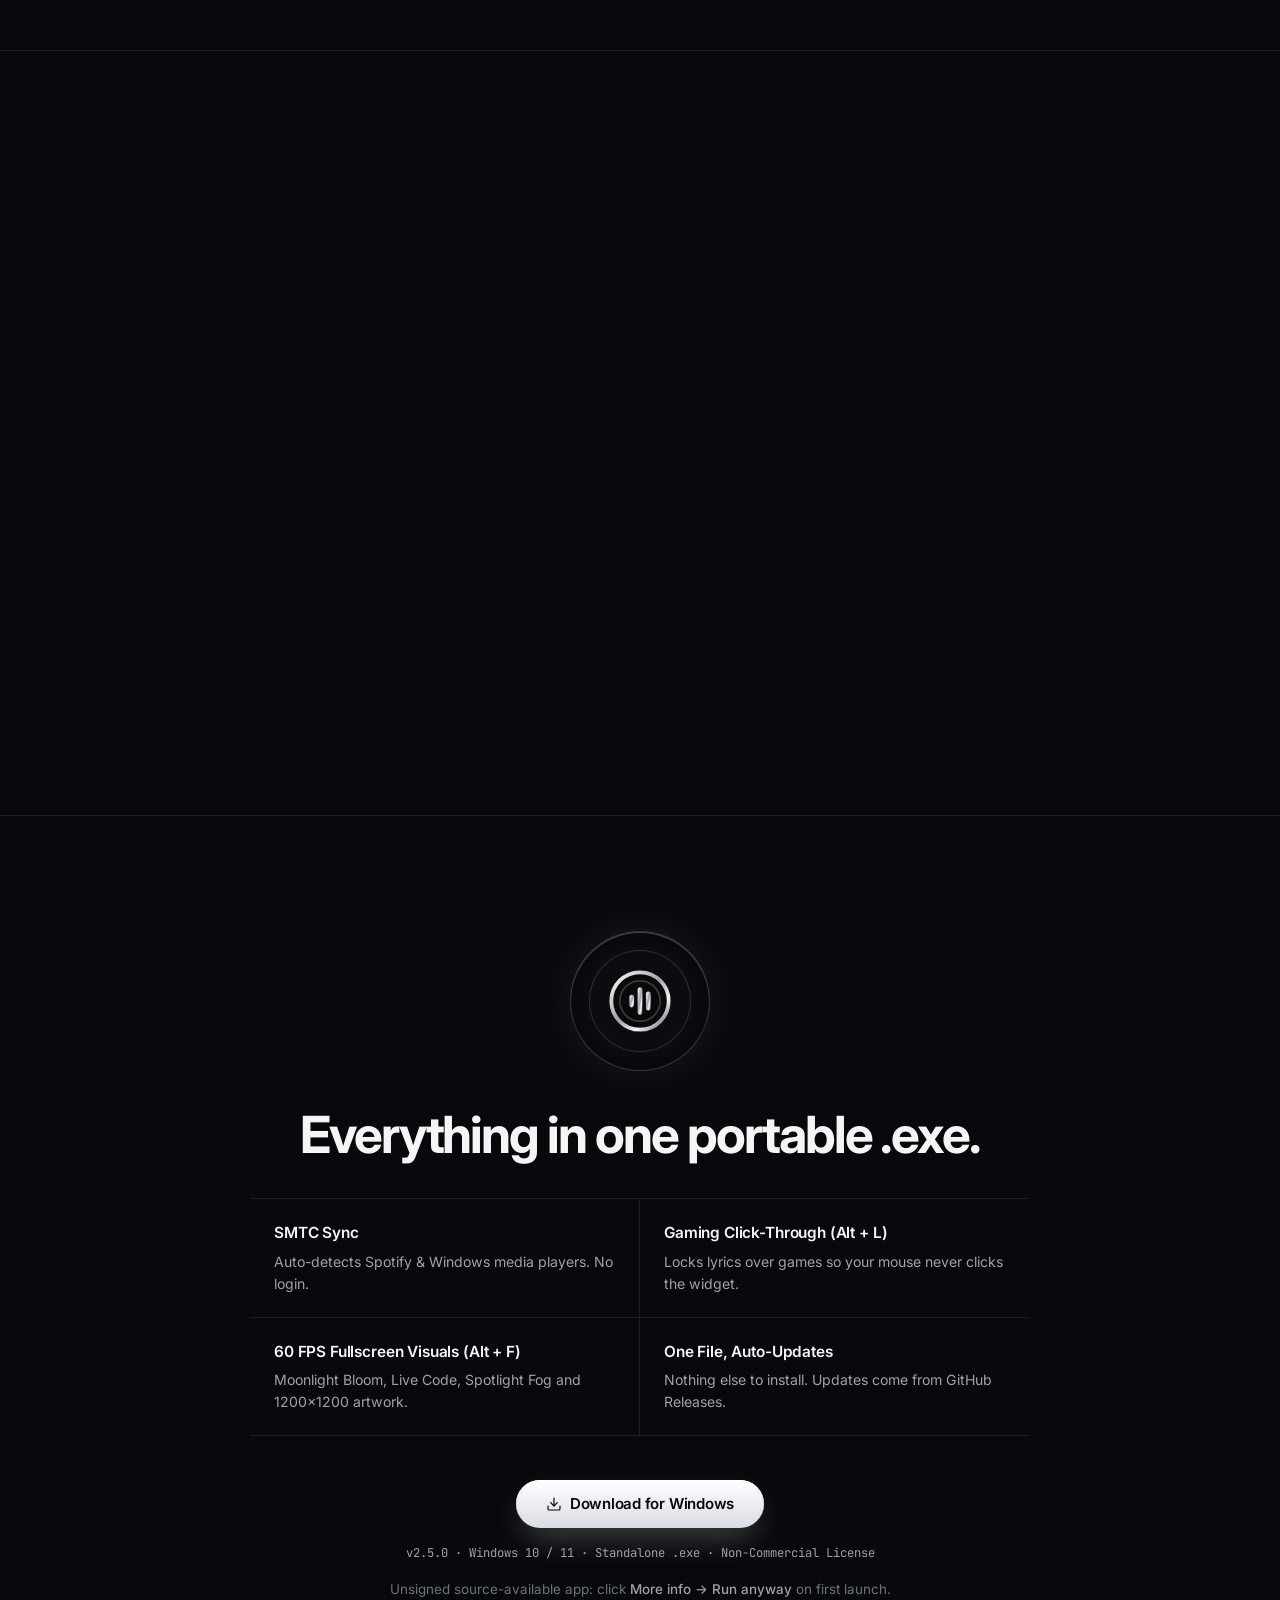
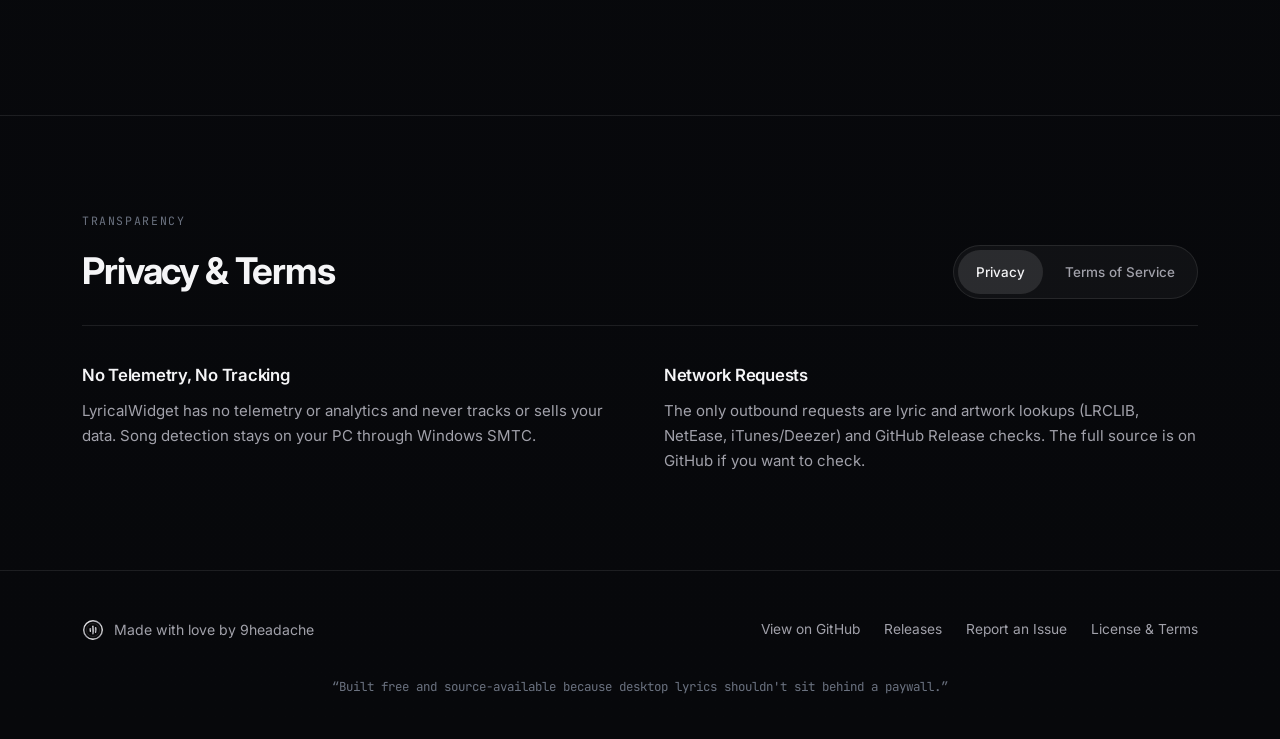
==== commit d0470891: "v2.5.0: Moonlight Bloom, Fisheye, Midnight Bloom widget, and site revamp" ====
--- a/docs/index.html
+++ b/docs/index.html
@@ -51,6 +51,7 @@
 
       <nav class="topbar-nav" aria-label="Primary navigation">
         <a href="#showcase">Showcase</a>
+        <a href="#themes">Themes</a>
         <a href="#architecture">Architecture</a>
         <a href="#legal">Privacy &amp; Terms</a>
       </nav>
@@ -184,9 +185,9 @@
 
         <div class="showcase-stage-inner">
           <div class="cinema-video-shell" id="cinema-video-shell">
-            <video class="stage-video-layer is-active" data-video-idx="0" src="assets/ingame-demo.mp4" muted autoplay loop playsinline webkit-playsinline preload="metadata"></video>
-            <video class="stage-video-layer" data-video-idx="1" src="assets/widget-demo.mp4" muted autoplay loop playsinline webkit-playsinline preload="metadata"></video>
-            <video class="stage-video-layer" data-video-idx="2" src="assets/fullscreen-demo.mp4" muted autoplay loop playsinline webkit-playsinline preload="metadata"></video>
+            <video class="stage-video-layer is-active" data-video-idx="0" src="assets/ingame-v2.5.mp4" muted autoplay loop playsinline webkit-playsinline preload="metadata"></video>
+            <video class="stage-video-layer" data-video-idx="1" src="assets/widget-v2.5.mp4" muted autoplay loop playsinline webkit-playsinline preload="metadata"></video>
+            <video class="stage-video-layer" data-video-idx="2" src="assets/fullscreen-v2.5.mp4" muted autoplay loop playsinline webkit-playsinline preload="metadata"></video>
 
             <div class="cinema-hud">
               <button type="button" id="cinema-mute-btn" class="mute-btn" aria-label="Unmute active video">
@@ -223,11 +224,46 @@
 
           <div class="showcase-caption-row">
             <p class="showcase-caption" id="showcase-caption">
-              <strong>In-Game Overlay:</strong> Forza Horizon with Gaming Mode on and the overlay click-through (<code>Alt + L</code>).
+              <strong>In-Game Overlay:</strong> Forza Horizon with lyrics on top. Lock the overlay with <code>Alt + L</code> and clicks go to the game.
             </p>
             <span class="showcase-hotkey-tag" id="showcase-hotkey">Alt + L &middot; Click-Through</span>
           </div>
         </div>
+      </div>
+    </section>
+
+    <section class="themes-section" id="themes">
+      <div class="container">
+        <div class="themes-head reveal">
+          <div class="section-eyebrow">Themes &amp; Modes</div>
+          <h2>Five looks, one widget.</h2>
+        </div>
+
+        <div class="theme-switcher" role="group" aria-label="Widget themes">
+          <div class="theme-group" role="group" aria-labelledby="theme-group-lyrics">
+            <span class="theme-group-label" id="theme-group-lyrics">Lyrics</span>
+            <button type="button" class="theme-pill" data-theme="0" aria-pressed="true">Midnight Bloom</button>
+            <button type="button" class="theme-pill" data-theme="1" aria-pressed="false">Glass</button>
+            <button type="button" class="theme-pill" data-theme="2" aria-pressed="false">Transparent</button>
+          </div>
+          <div class="theme-group" role="group" aria-labelledby="theme-group-clock">
+            <span class="theme-group-label" id="theme-group-clock">Clock</span>
+            <button type="button" class="theme-pill" data-theme="3" aria-pressed="false">Glass</button>
+            <button type="button" class="theme-pill" data-theme="4" aria-pressed="false">Transparent</button>
+          </div>
+        </div>
+
+        <div class="theme-stage reveal">
+          <button type="button" class="theme-open" id="theme-open" aria-haspopup="dialog" aria-label="View Midnight Bloom lyrics full size">
+            <img class="theme-shot is-active" src="assets/theme-lyrics-midnight-bloom.png" width="951" height="715" alt="The Midnight Bloom widget: glowing lyrics on a black card beside the album art" loading="lazy" decoding="async">
+            <img class="theme-shot" src="assets/theme-lyrics-glass.png" width="974" height="786" alt="The Glass widget: lyrics on a dark frosted card beside the album art" aria-hidden="true" loading="lazy" decoding="async">
+            <img class="theme-shot" src="assets/theme-lyrics-transparent.png" width="881" height="674" alt="The Transparent widget: lyrics and album art directly on the wallpaper" aria-hidden="true" loading="lazy" decoding="async">
+            <img class="theme-shot" src="assets/theme-clock-glass.png" width="878" height="688" alt="The idle clock on a dark frosted card" aria-hidden="true" loading="lazy" decoding="async">
+            <img class="theme-shot" src="assets/theme-clock-transparent.png" width="965" height="686" alt="The idle clock directly on the wallpaper" aria-hidden="true" loading="lazy" decoding="async">
+          </button>
+        </div>
+
+        <p class="theme-caption" id="theme-caption" aria-live="polite"><strong>Midnight Bloom:</strong> glowing words on a black card, revealed in time with the vocals.</p>
       </div>
     </section>
 
@@ -421,6 +457,11 @@
     </div>
   </footer>
 
+  <dialog class="theme-lightbox" id="theme-lightbox" aria-label="Full-size preview">
+    <img id="theme-lightbox-img" alt="">
+    <button type="button" class="theme-lightbox-close" aria-label="Close preview">&times;</button>
+  </dialog>
+
   <script src="app.js"></script>
 </body>
 </html>
--- a/docs/styles.css
+++ b/docs/styles.css
@@ -993,6 +993,207 @@
   border: 1px solid var(--hairline);
 }
 
+.themes-section {
+  position: relative;
+  padding: 112px 0;
+  border-top: 1px solid var(--hairline);
+}
+
+.themes-head {
+  text-align: center;
+  margin-bottom: 30px;
+}
+
+.themes-head h2 {
+  font-size: clamp(2rem, 4vw, 3rem);
+  font-weight: 700;
+  letter-spacing: -0.035em;
+  line-height: 1.08;
+  color: var(--text-primary);
+}
+
+.theme-switcher {
+  display: flex;
+  justify-content: center;
+  gap: 10px;
+  flex-wrap: wrap;
+  margin-bottom: 30px;
+}
+
+.theme-group {
+  display: flex;
+  align-items: center;
+  gap: 2px;
+  padding: 4px;
+  border-radius: 999px;
+  background: #0E1016;
+  border: 1px solid rgba(255, 255, 255, 0.10);
+}
+
+.theme-group-label {
+  padding: 0 8px 0 14px;
+  font-family: var(--font-mono);
+  font-size: 0.68rem;
+  letter-spacing: 0.08em;
+  text-transform: uppercase;
+  color: var(--text-secondary);
+}
+
+.theme-pill {
+  min-height: 44px;
+  padding: 0 16px;
+  border-radius: 999px;
+  font-size: 0.82rem;
+  font-weight: 500;
+  color: var(--text-secondary);
+  white-space: nowrap;
+  transition: color 0.2s ease, background 0.25s ease;
+}
+
+.theme-pill:hover {
+  color: var(--text-primary);
+}
+
+.theme-pill[aria-pressed="true"] {
+  background: rgba(255, 255, 255, 0.12);
+  color: #FFFFFF;
+  box-shadow: inset 0 1px 0 rgba(255, 255, 255, 0.18);
+}
+
+.theme-stage {
+  position: relative;
+  max-width: min(980px, max(540px, calc((100vh - 390px) * 1.5))); /* Switcher, preview and caption fit one screen */
+  margin: 0 auto;
+}
+
+/* Silver backlight behind the panel */
+.theme-stage::before {
+  content: "";
+  position: absolute;
+  inset: -8% 0;
+  background: radial-gradient(closest-side, rgba(228, 228, 231, 0.20), rgba(212, 212, 216, 0.07) 55%, transparent);
+  pointer-events: none;
+}
+
+.theme-open {
+  position: relative;
+  display: block;
+  width: 100%;
+  aspect-ratio: 3 / 2;
+  border-radius: 22px;
+  background: #0E1016;
+  border: 1px solid rgba(255, 255, 255, 0.10);
+  box-shadow: 0 42px 100px -24px rgba(0, 0, 0, 0.9), inset 0 1px 0 rgba(255, 255, 255, 0.14);
+  cursor: zoom-in;
+  overflow: hidden;
+}
+
+.theme-open:focus-visible,
+.theme-pill:focus-visible,
+.theme-lightbox-close:focus-visible {
+  outline: 2px solid #E4E4E7;
+  outline-offset: 2px;
+}
+
+.theme-shot {
+  position: absolute;
+  inset: 0;
+  margin: auto;
+  width: auto;
+  height: auto;
+  max-width: calc(100% - 40px);
+  max-height: calc(100% - 40px);
+  border-radius: 12px;
+  opacity: 0;
+  transform: scale(0.965);
+  transition: opacity 0.5s var(--ease-apple), transform 0.6s var(--ease-apple);
+}
+
+.theme-shot.is-active {
+  opacity: 1;
+  transform: none;
+}
+
+.theme-caption {
+  margin: 24px auto 0;
+  max-width: 620px;
+  min-height: 3.2em;
+  text-align: center;
+  font-size: 0.98rem;
+  line-height: 1.6;
+  color: var(--text-secondary);
+}
+
+.theme-caption strong {
+  color: var(--text-primary);
+  font-weight: 600;
+}
+
+.theme-lightbox {
+  position: fixed;
+  inset: 0;
+  margin: 0;
+  width: 100%;
+  height: 100%;
+  max-width: none;
+  max-height: none;
+  padding: 0;
+  border: 0;
+  background: rgba(7, 8, 11, 0.92);
+  cursor: zoom-out;
+}
+
+.theme-lightbox[open] {
+  display: grid;
+  place-items: center;
+  animation: lightbox-in 0.3s var(--ease-apple);
+}
+
+.theme-lightbox::backdrop {
+  background: transparent;
+}
+
+.theme-lightbox img {
+  width: auto;
+  height: auto;
+  max-width: 94vw;
+  max-height: 90vh;
+  border-radius: 14px;
+  box-shadow: 0 0 0 1px rgba(255, 255, 255, 0.10), 0 0 120px rgba(228, 228, 231, 0.10);
+}
+
+.theme-lightbox[open] img {
+  animation: lightbox-shot 0.4s var(--ease-apple);
+}
+
+.theme-lightbox-close {
+  position: absolute;
+  top: 14px;
+  right: 14px;
+  width: 44px;
+  height: 44px;
+  border-radius: 50%;
+  font-size: 1.4rem;
+  line-height: 1;
+  color: var(--text-primary);
+  background: #0E1016;
+  border: 1px solid rgba(255, 255, 255, 0.10);
+}
+
+/* The page must not scroll behind the preview, or shift when its scrollbar goes */
+html:has(.theme-lightbox[open]) {
+  overflow: hidden;
+  scrollbar-gutter: stable;
+}
+
+@keyframes lightbox-in {
+  from { opacity: 0; }
+}
+
+@keyframes lightbox-shot {
+  from { transform: scale(0.96); }
+}
+
 .architecture-section {
   min-height: 85vh;
   display: flex;
@@ -1414,6 +1615,16 @@
   .giant-dial-svg {
     transition: none !important;
   }
+
+  .theme-shot {
+    transform: none;
+    transition: none;
+  }
+
+  .theme-lightbox[open],
+  .theme-lightbox[open] img {
+    animation: none;
+  }
 }
 
 @media (max-width: 900px) {
@@ -1523,6 +1734,18 @@
     padding: 96px 0 64px;
   }
 
+  .theme-open {
+    aspect-ratio: 4 / 3;
+    border-radius: 16px;
+  }
+
+  .theme-shot {
+    max-width: calc(100% - 16px);
+    max-height: calc(100% - 16px);
+    border-radius: 10px;
+  }
+
+  .themes-section,
   .architecture-section,
   .download-section,
   .legal-section {
@@ -1571,6 +1794,21 @@
     font-size: 0.76rem;
   }
 
+  .theme-group {
+    gap: 0;
+  }
+
+  .theme-group-label {
+    padding: 0 4px 0 10px;
+    font-size: 0.6rem;
+    letter-spacing: 0.04em;
+  }
+
+  .theme-pill {
+    padding: 0 9px;
+    font-size: 0.74rem;
+  }
+
   .cinema-hud {
     inset: auto 8px 8px 8px;
     padding: 4px 8px;
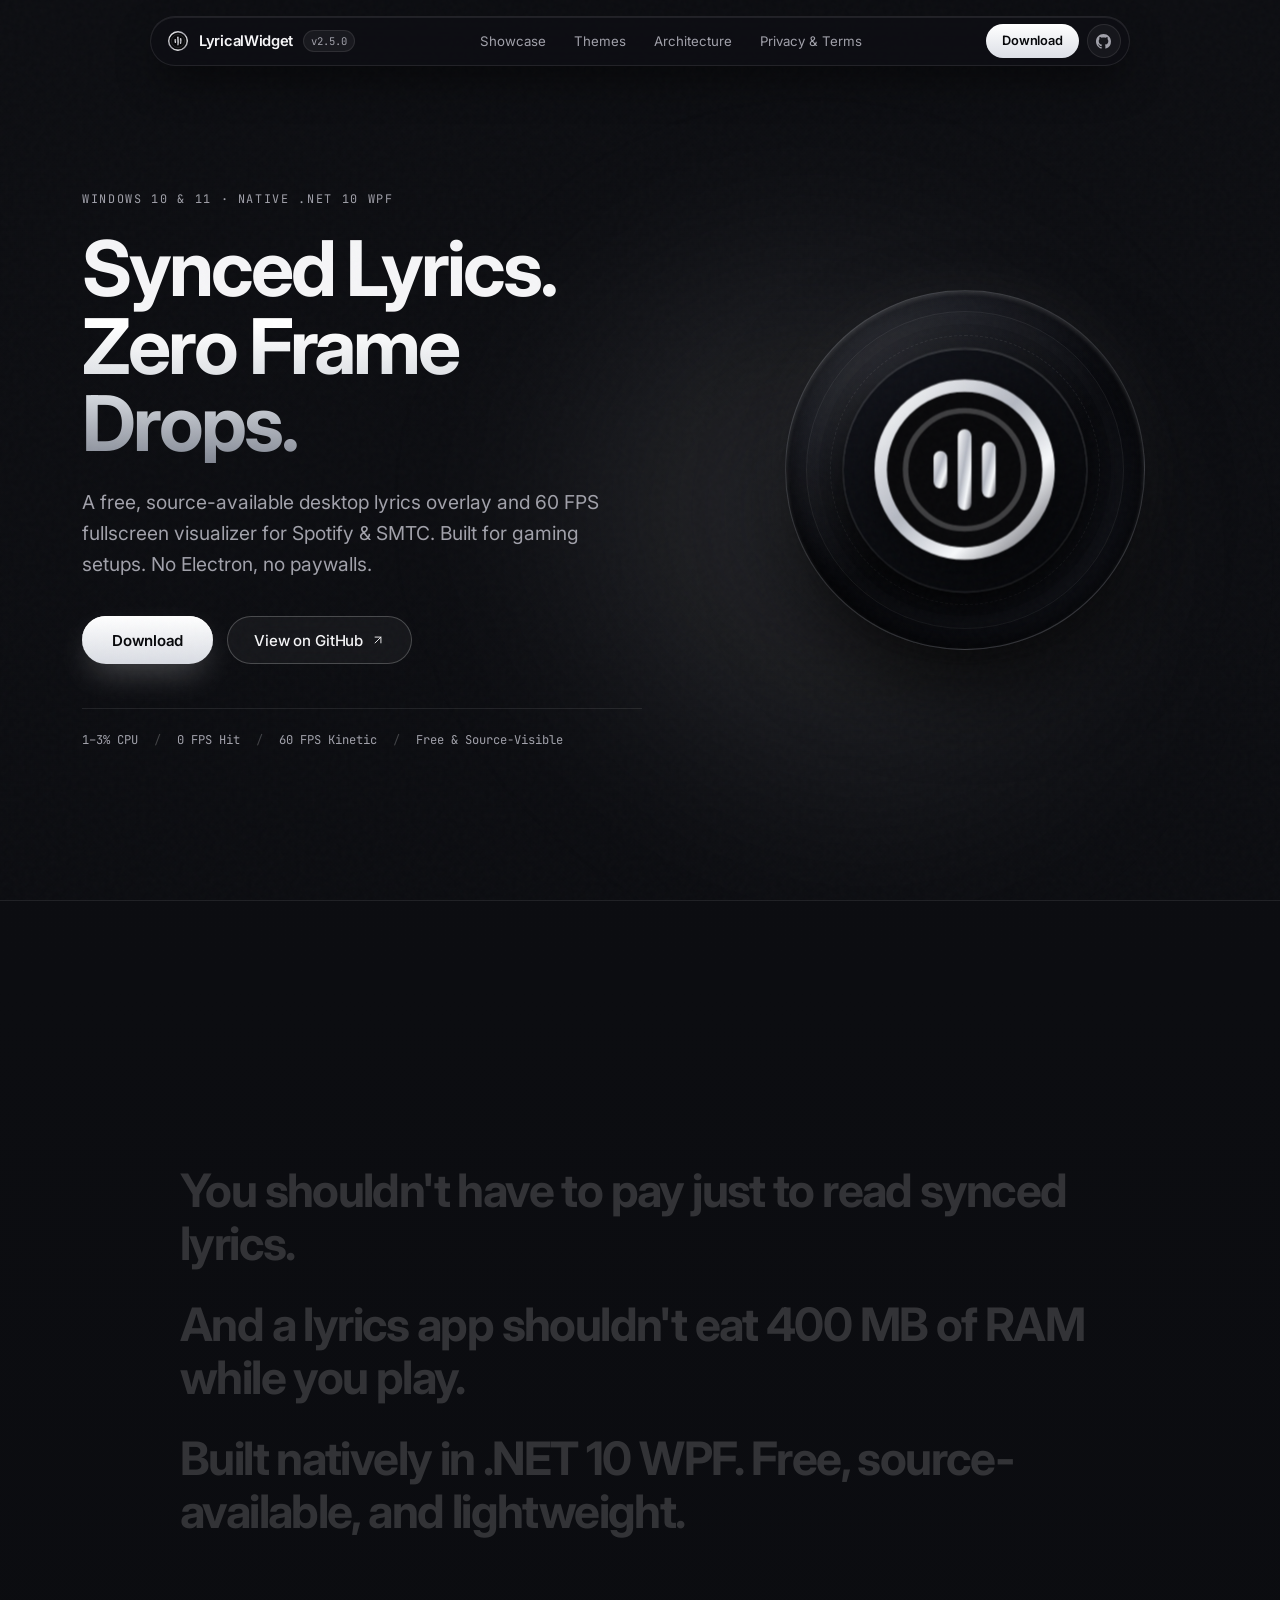
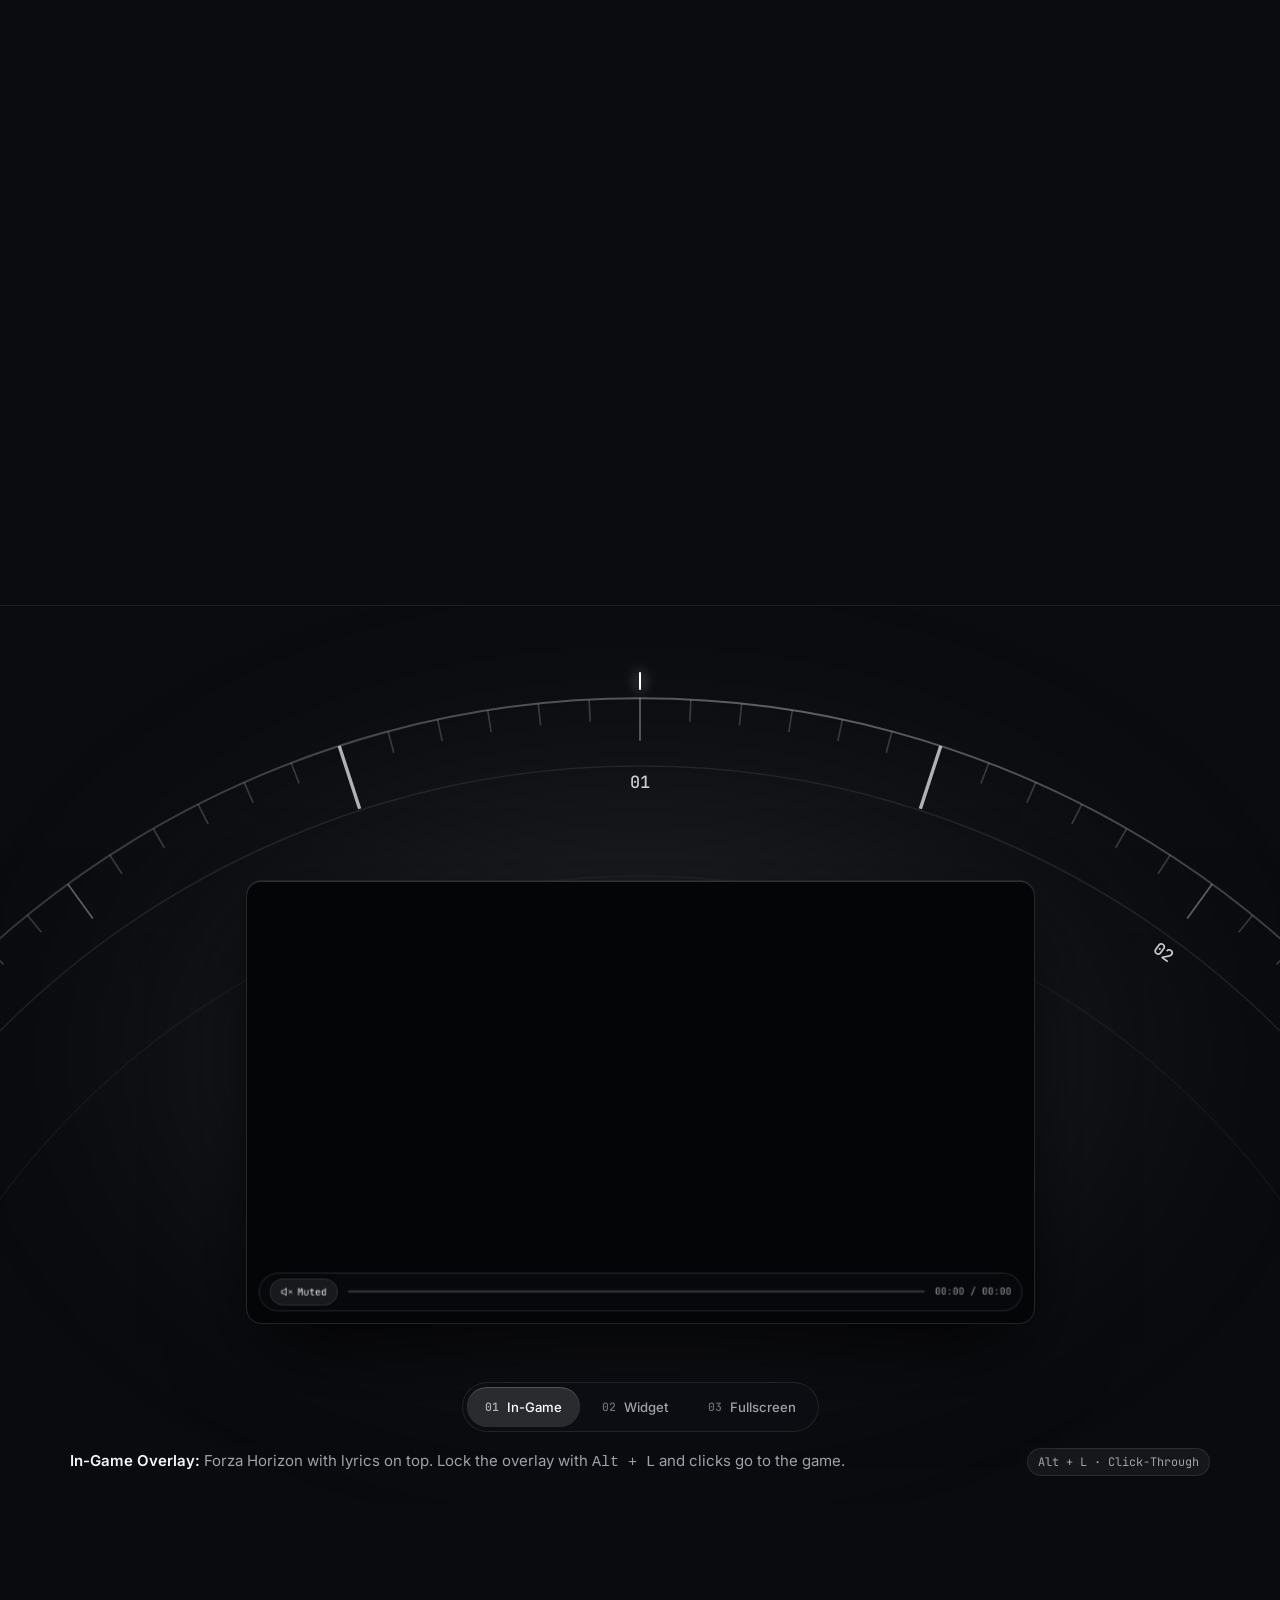
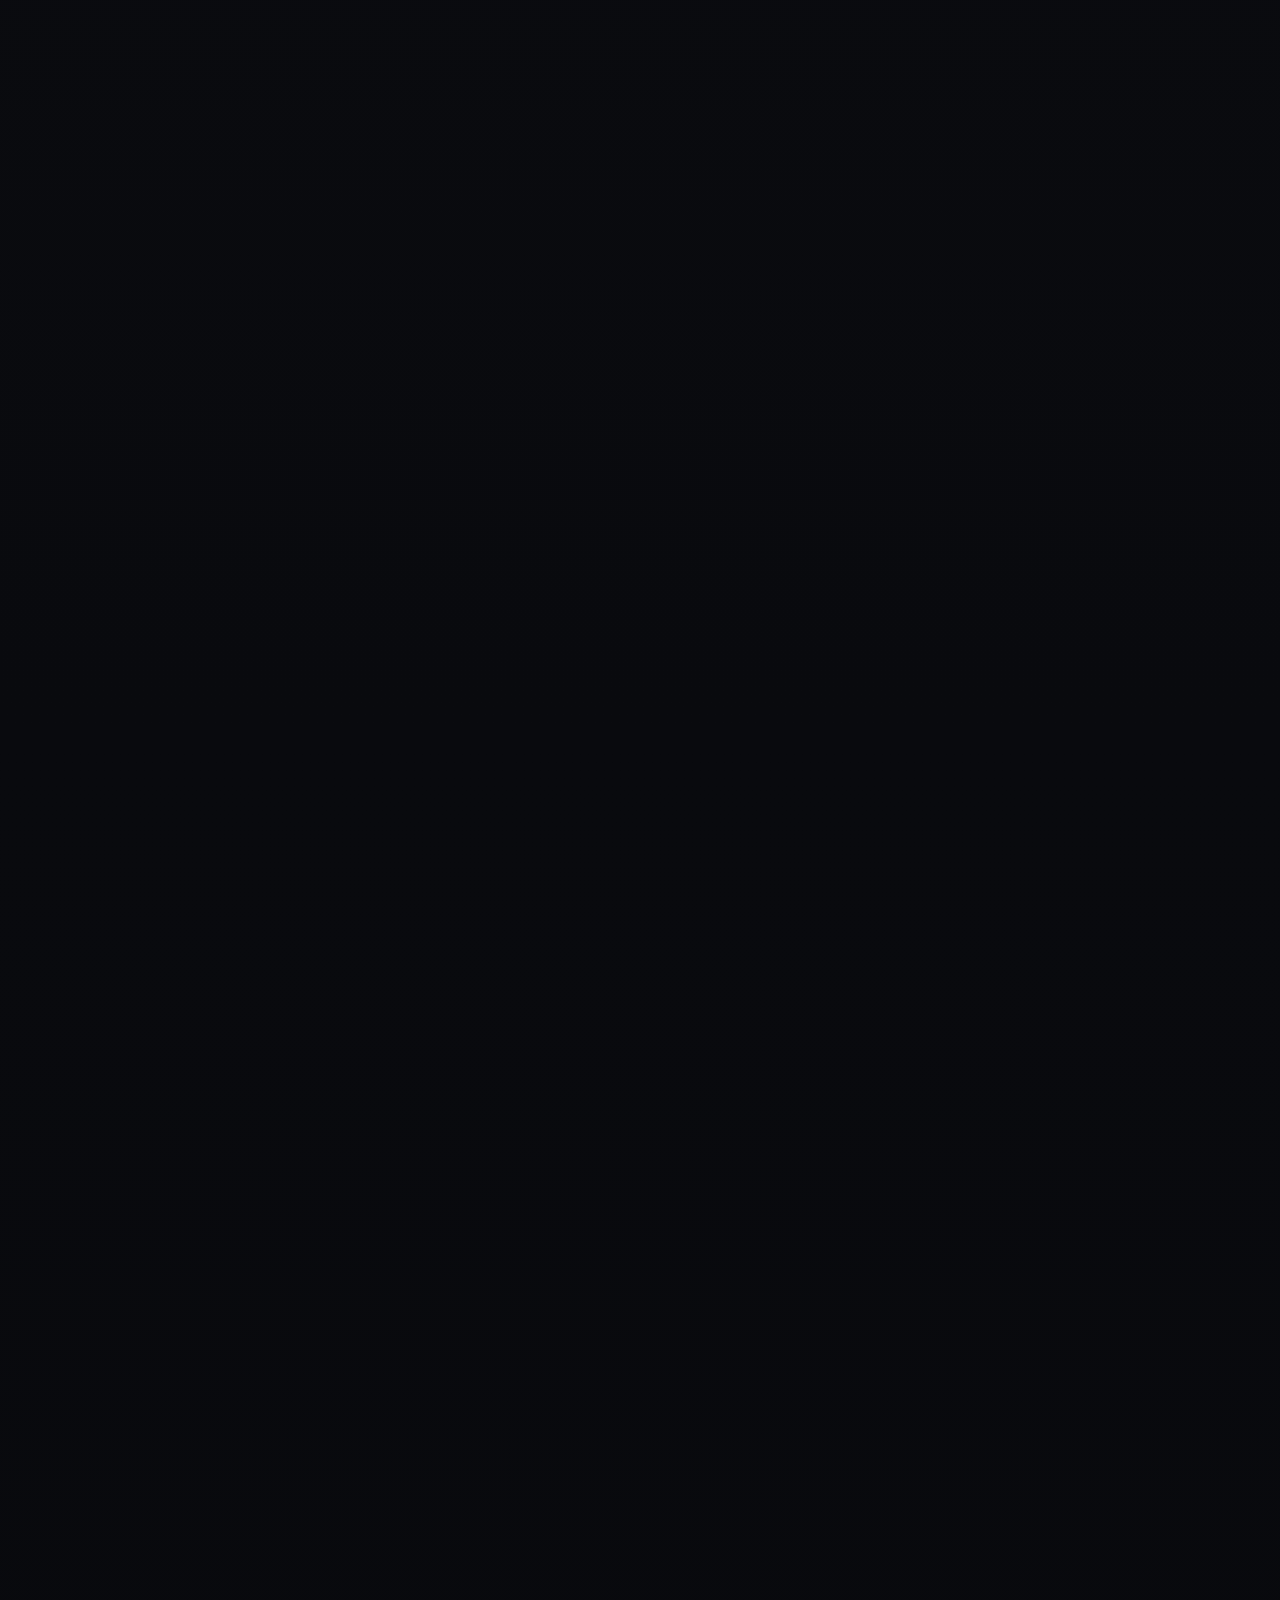
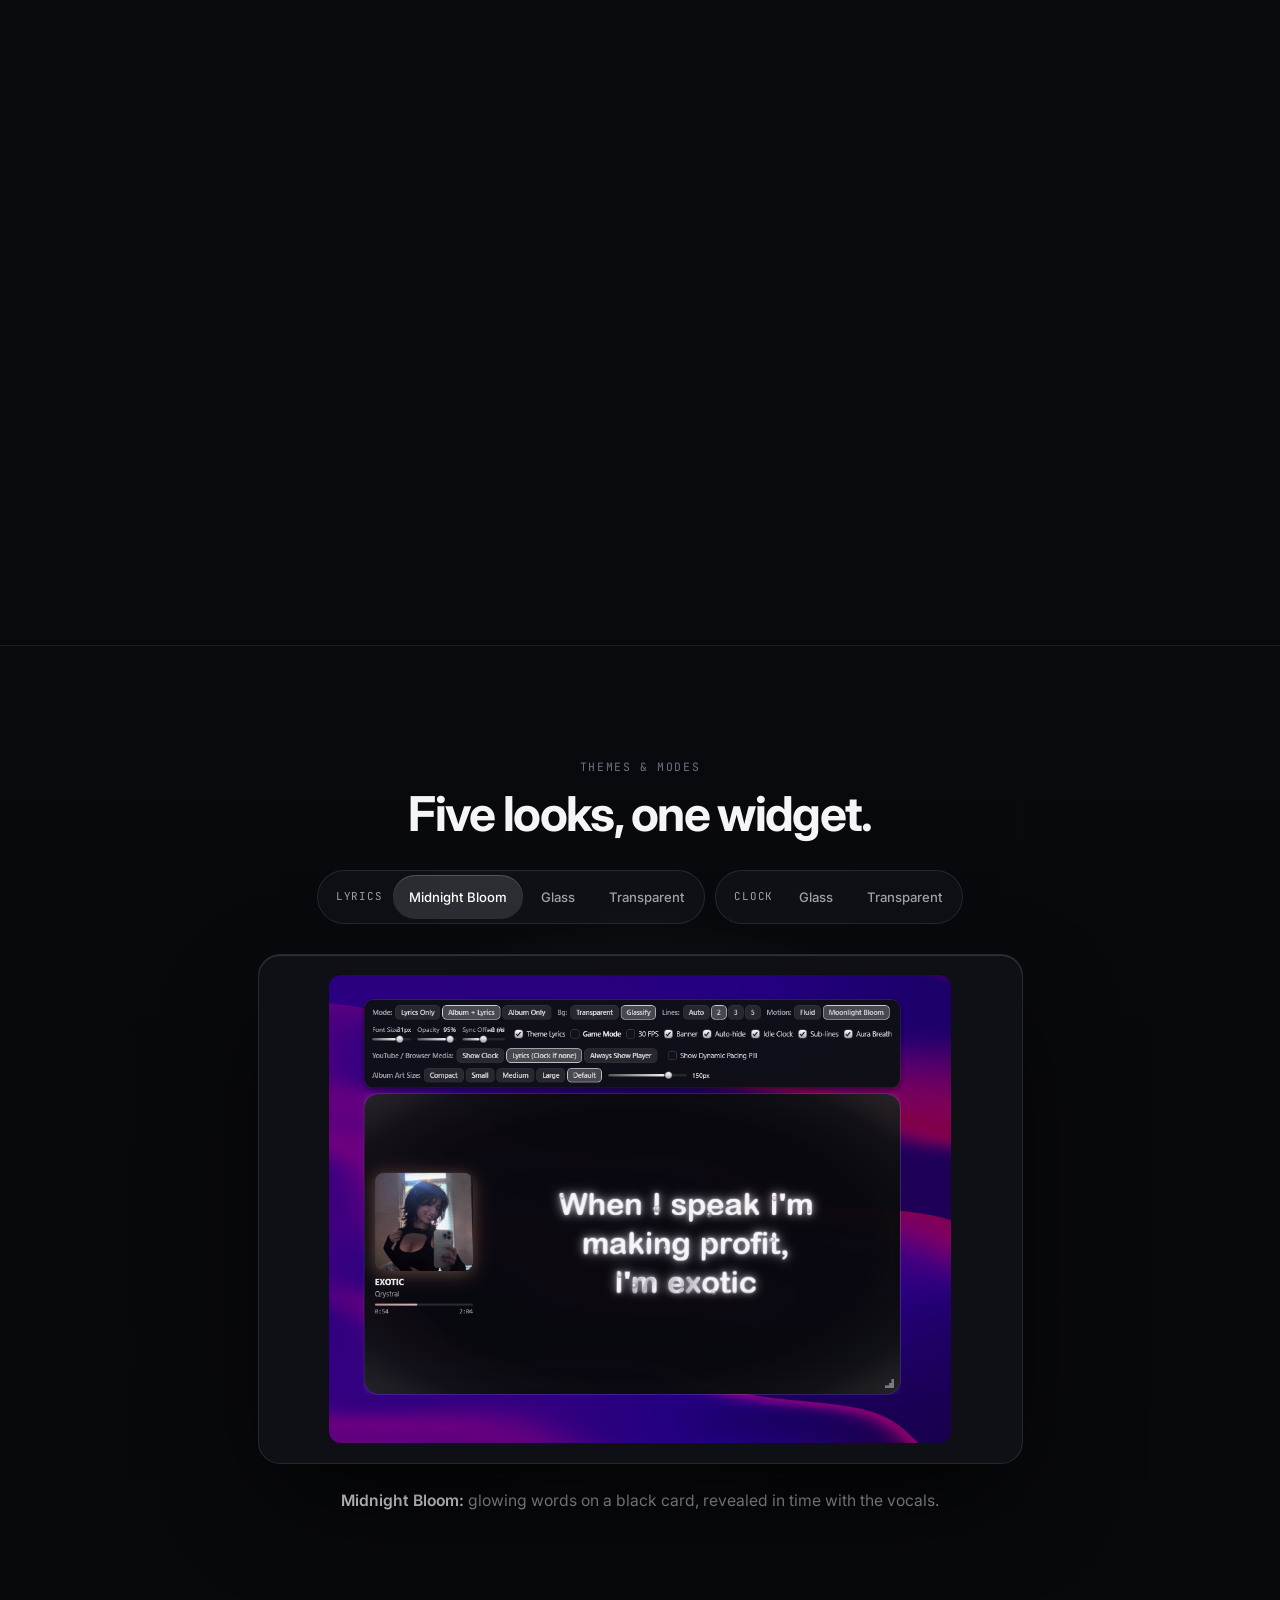
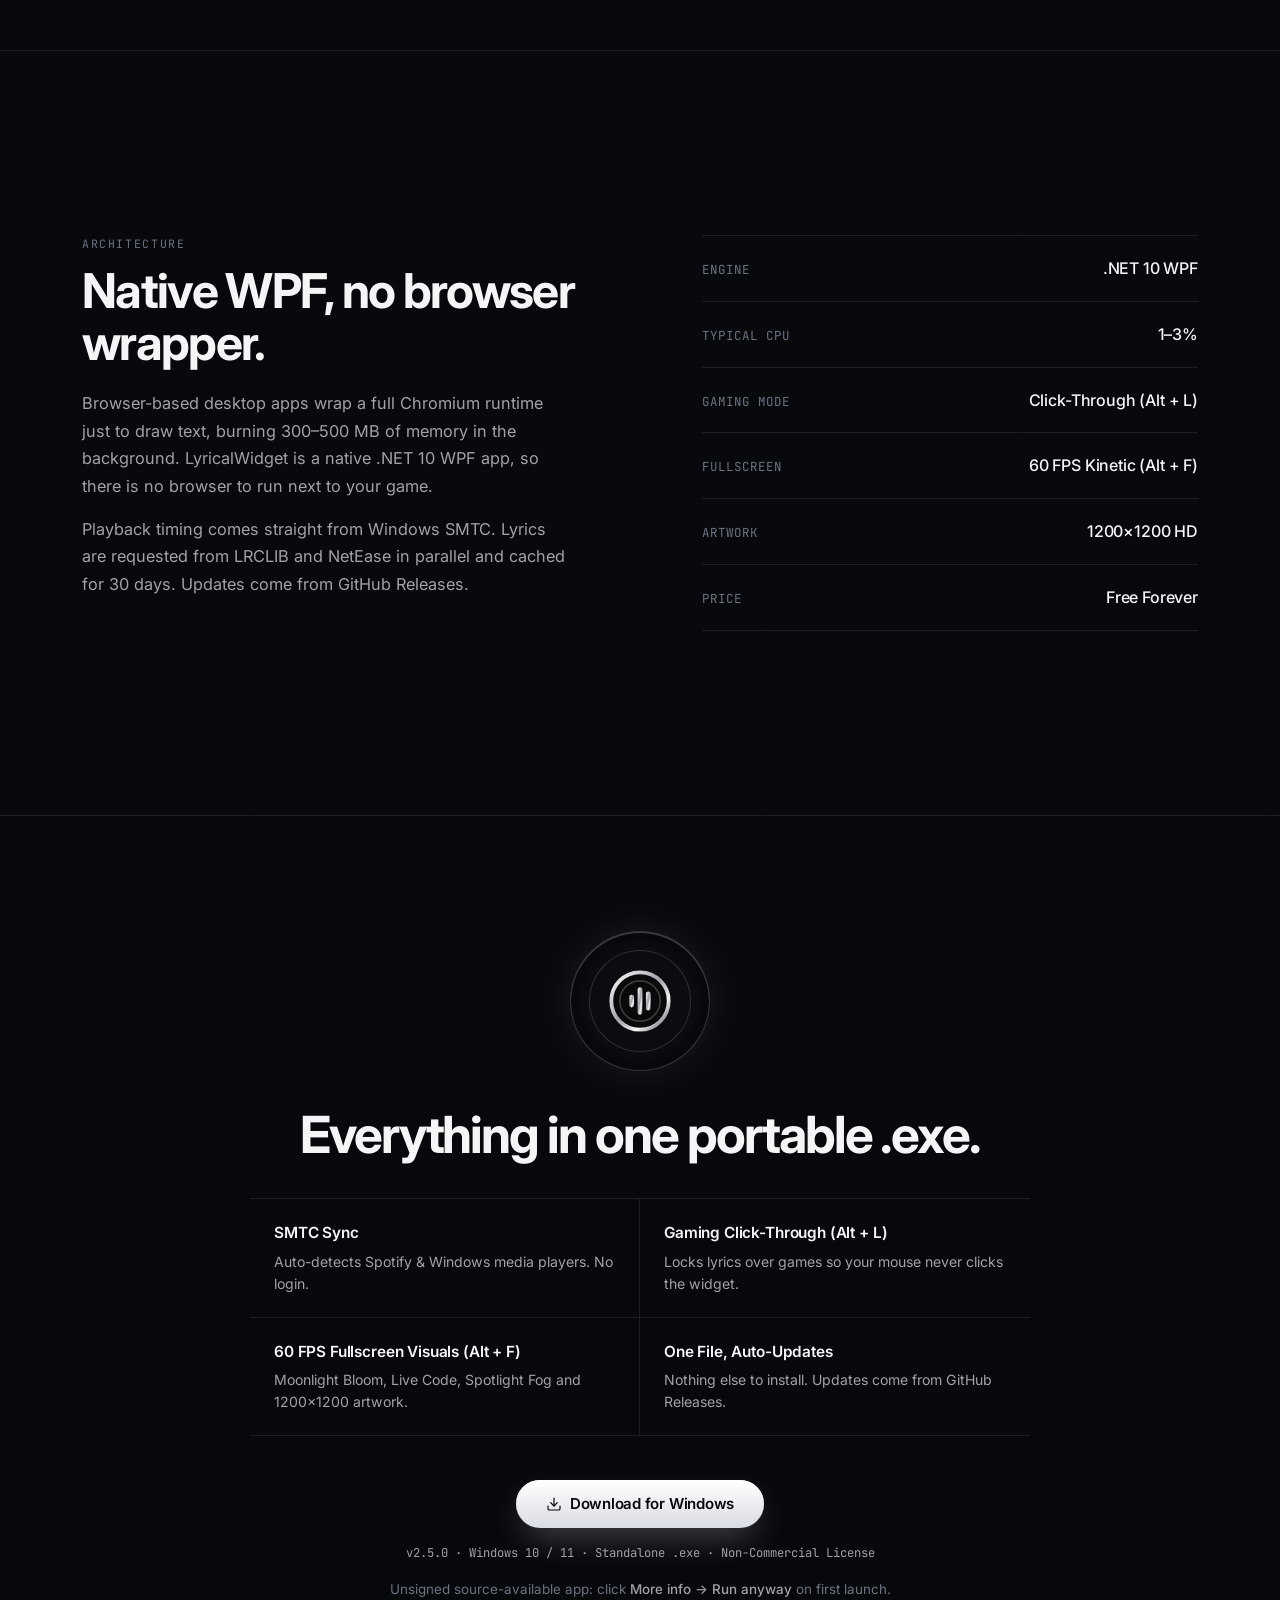
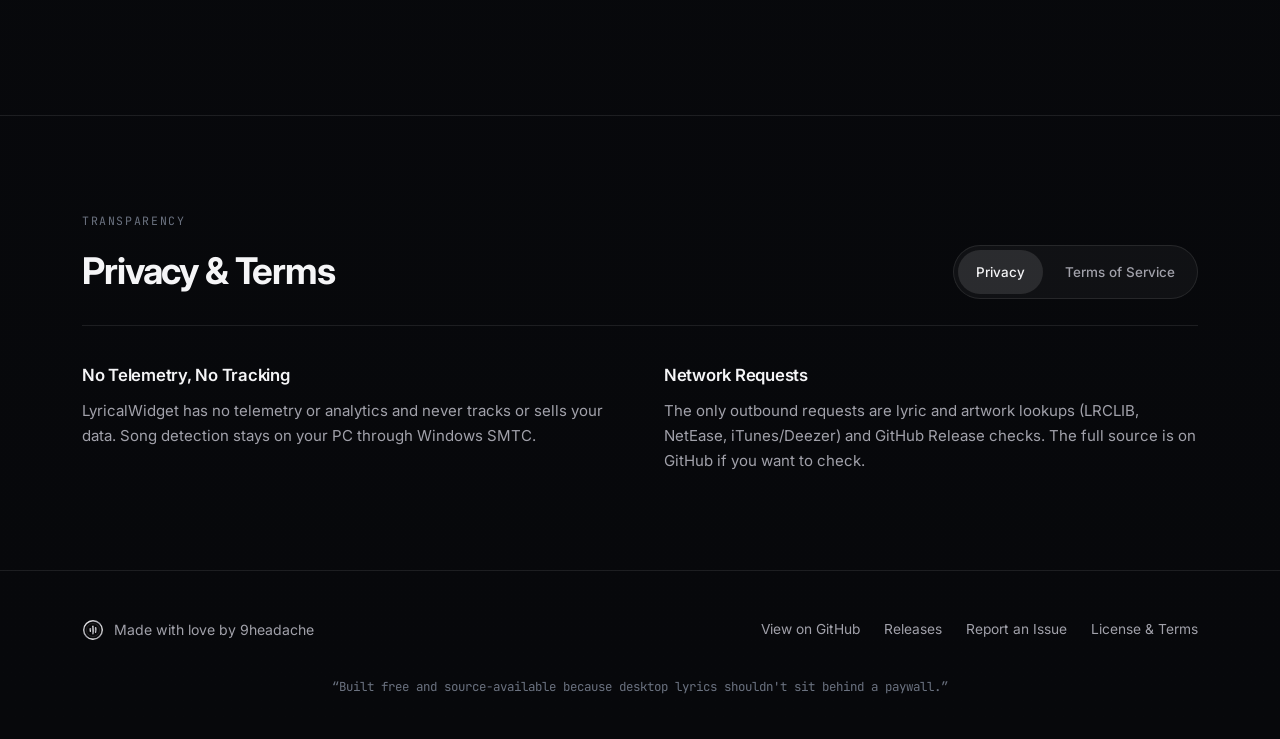
==== commit 44460e61: "Fix theme gallery image display" ====
--- a/docs/index.html
+++ b/docs/index.html
@@ -10,7 +10,7 @@
   <link rel="preconnect" href="https://fonts.googleapis.com">
   <link rel="preconnect" href="https://fonts.gstatic.com" crossorigin>
   <link href="https://fonts.googleapis.com/css2?family=Inter:wght@400;500;600;700&family=JetBrains+Mono:wght@400;500&display=swap" rel="stylesheet">
-  <link rel="stylesheet" href="styles.css">
+  <link rel="stylesheet" href="styles.css?v=2.5.0-2">
   <script>
     // Show only the power-up screen from the first paint. Deep links and reduced motion go straight to the page,
     // and if app.js never takes over the page unlocks by itself.
@@ -253,13 +253,13 @@
           </div>
         </div>
 
-        <div class="theme-stage reveal">
+        <div class="theme-stage">
           <button type="button" class="theme-open" id="theme-open" aria-haspopup="dialog" aria-label="View Midnight Bloom lyrics full size">
-            <img class="theme-shot is-active" src="assets/theme-lyrics-midnight-bloom.png" width="951" height="715" alt="The Midnight Bloom widget: glowing lyrics on a black card beside the album art" loading="lazy" decoding="async">
-            <img class="theme-shot" src="assets/theme-lyrics-glass.png" width="974" height="786" alt="The Glass widget: lyrics on a dark frosted card beside the album art" aria-hidden="true" loading="lazy" decoding="async">
-            <img class="theme-shot" src="assets/theme-lyrics-transparent.png" width="881" height="674" alt="The Transparent widget: lyrics and album art directly on the wallpaper" aria-hidden="true" loading="lazy" decoding="async">
-            <img class="theme-shot" src="assets/theme-clock-glass.png" width="878" height="688" alt="The idle clock on a dark frosted card" aria-hidden="true" loading="lazy" decoding="async">
-            <img class="theme-shot" src="assets/theme-clock-transparent.png" width="965" height="686" alt="The idle clock directly on the wallpaper" aria-hidden="true" loading="lazy" decoding="async">
+            <img class="theme-shot is-active" src="assets/theme-lyrics-midnight-bloom.png" width="951" height="715" alt="The Midnight Bloom widget: glowing lyrics on a black card beside the album art" loading="eager" fetchpriority="high">
+            <img class="theme-shot" src="assets/theme-lyrics-glass.png" width="974" height="786" alt="The Glass widget: lyrics on a dark frosted card beside the album art" aria-hidden="true" loading="eager">
+            <img class="theme-shot" src="assets/theme-lyrics-transparent.png" width="881" height="674" alt="The Transparent widget: lyrics and album art directly on the wallpaper" aria-hidden="true" loading="eager">
+            <img class="theme-shot" src="assets/theme-clock-glass.png" width="878" height="688" alt="The idle clock on a dark frosted card" aria-hidden="true" loading="eager">
+            <img class="theme-shot" src="assets/theme-clock-transparent.png" width="965" height="686" alt="The idle clock directly on the wallpaper" aria-hidden="true" loading="eager">
           </button>
         </div>
 
@@ -462,6 +462,6 @@
     <button type="button" class="theme-lightbox-close" aria-label="Close preview">&times;</button>
   </dialog>
 
-  <script src="app.js"></script>
+  <script src="app.js?v=2.5.0-2"></script>
 </body>
 </html>
--- a/docs/styles.css
+++ b/docs/styles.css
@@ -1079,6 +1079,7 @@
   position: relative;
   display: block;
   width: 100%;
+  min-height: 180px;
   aspect-ratio: 3 / 2;
   border-radius: 22px;
   background: #0E1016;
@@ -1100,9 +1101,7 @@
   inset: 0;
   margin: auto;
   width: auto;
-  height: auto;
-  max-width: calc(100% - 40px);
-  max-height: calc(100% - 40px);
+  height: calc(100% - 40px); /* Width follows from the img size attributes, so it never collapses before loading */
   border-radius: 12px;
   opacity: 0;
   transform: scale(0.965);
@@ -1735,13 +1734,11 @@
   }
 
   .theme-open {
-    aspect-ratio: 4 / 3;
     border-radius: 16px;
   }
 
   .theme-shot {
-    max-width: calc(100% - 16px);
-    max-height: calc(100% - 16px);
+    height: calc(100% - 16px);
     border-radius: 10px;
   }
 
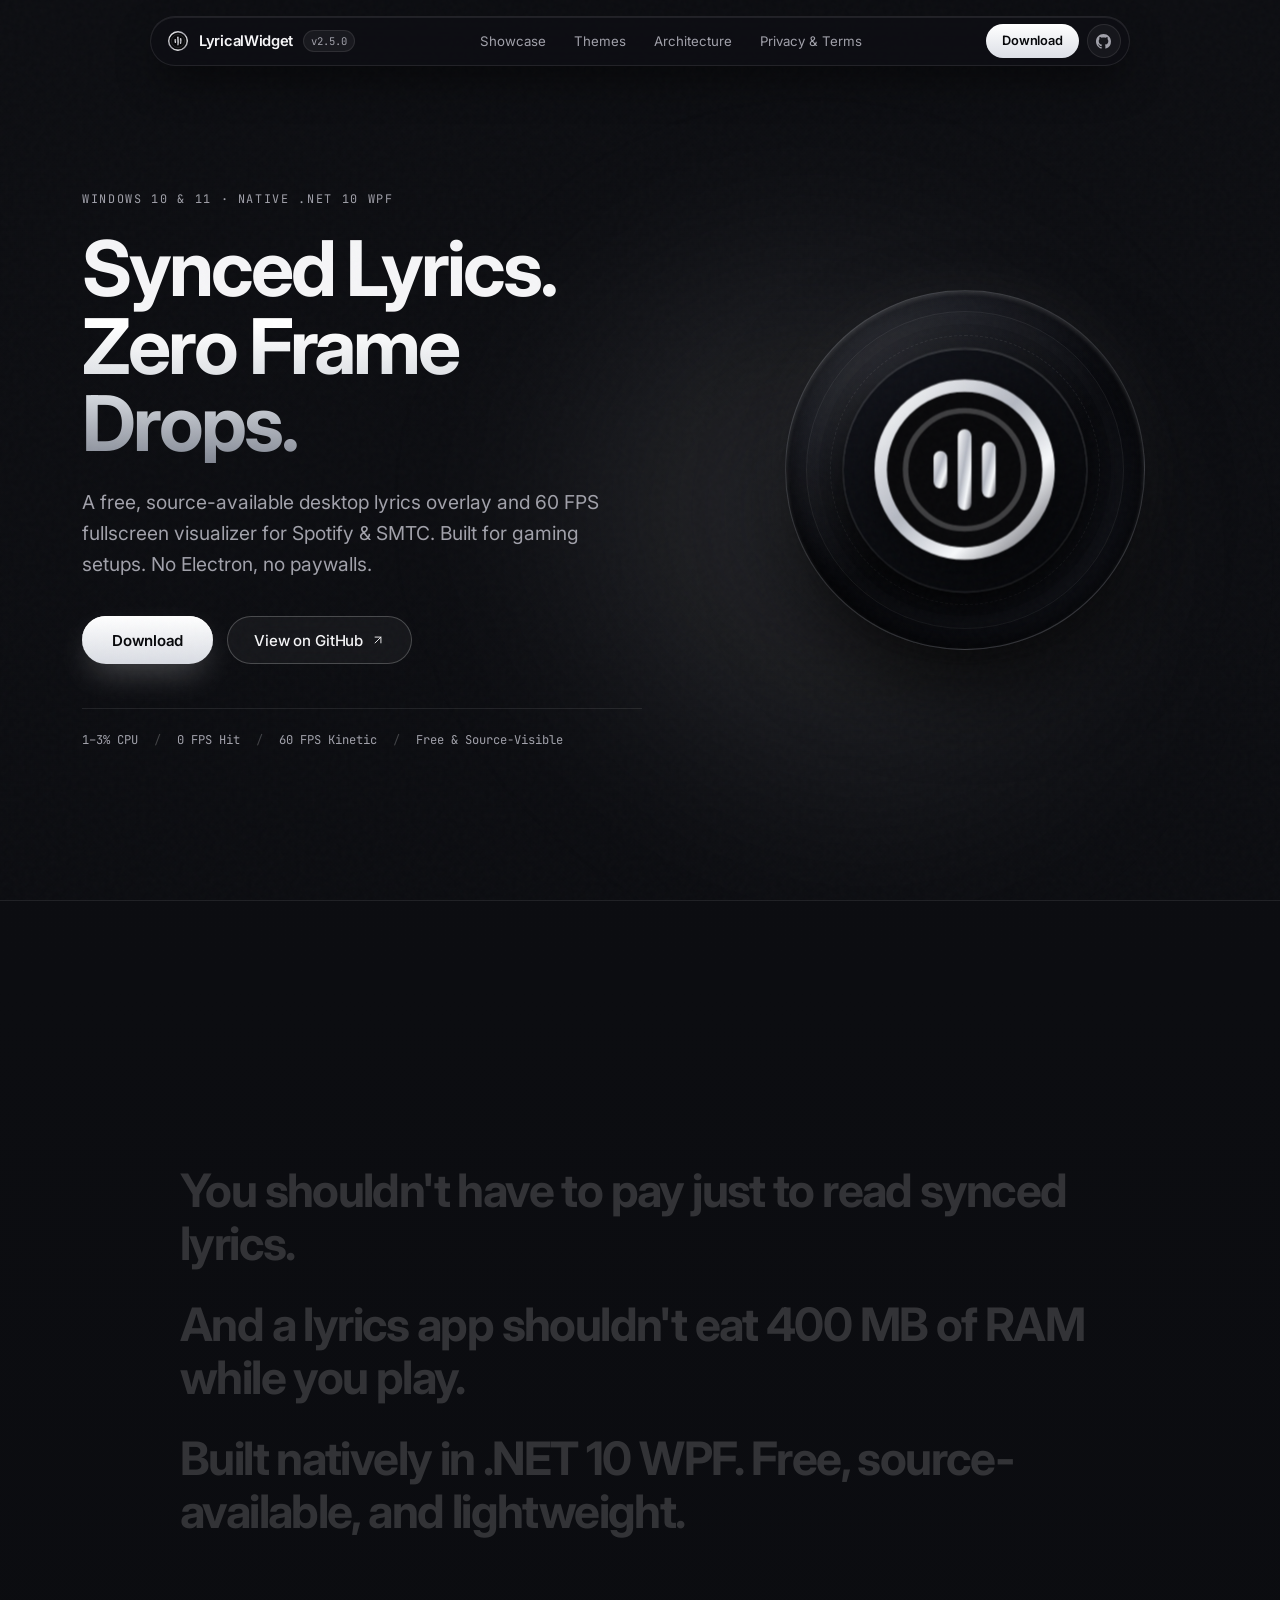
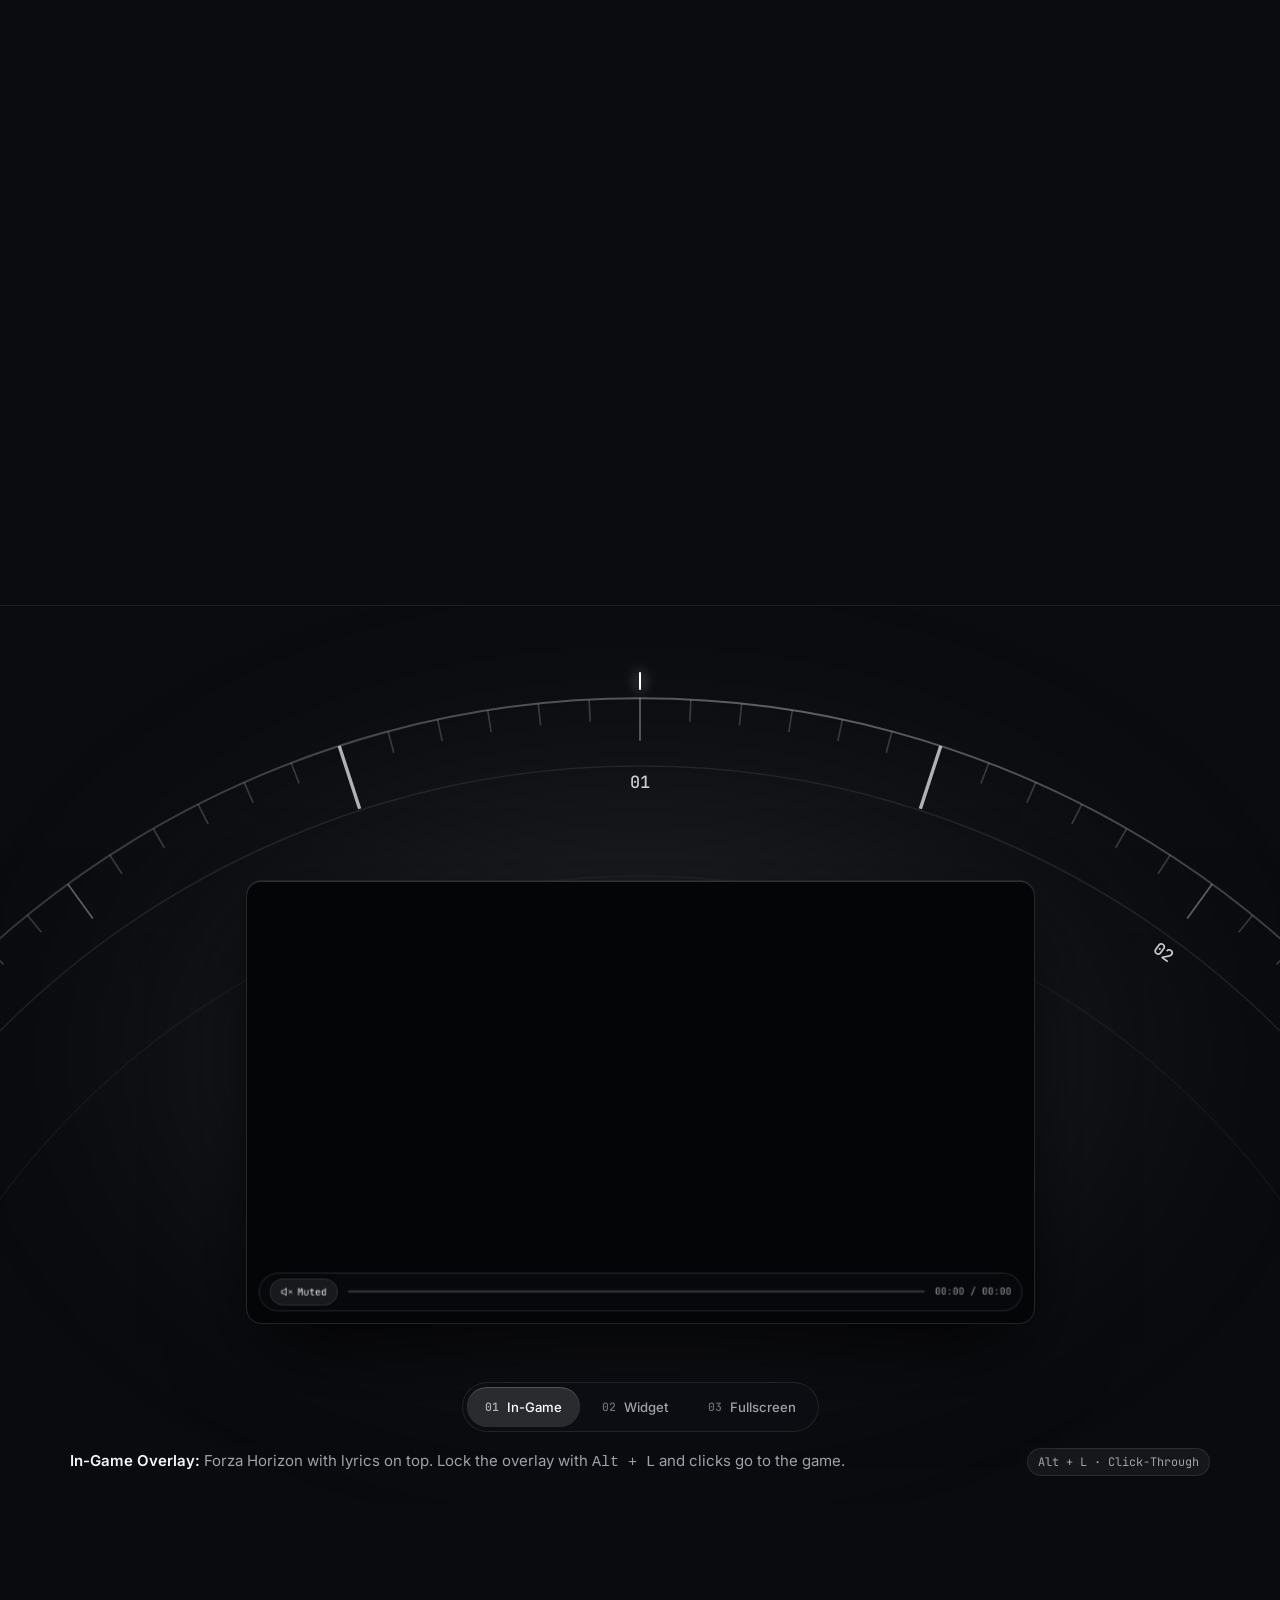
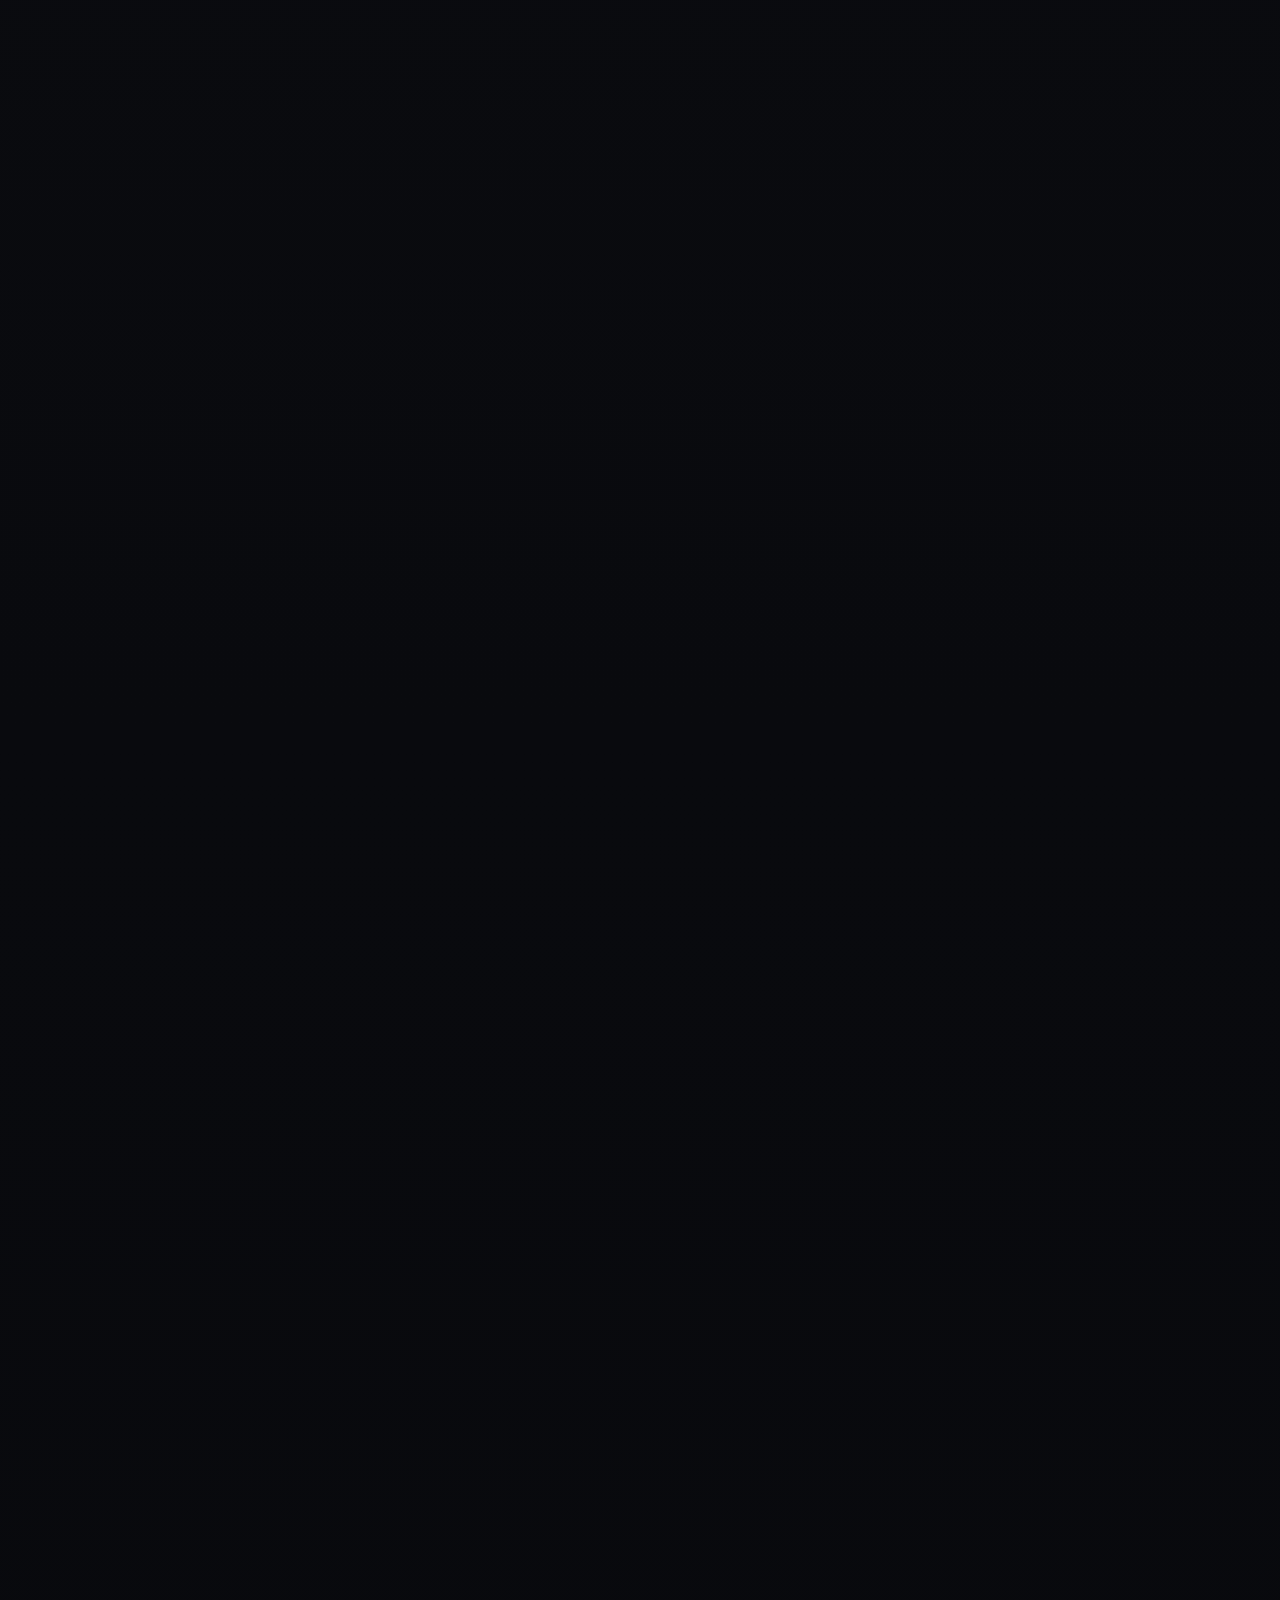
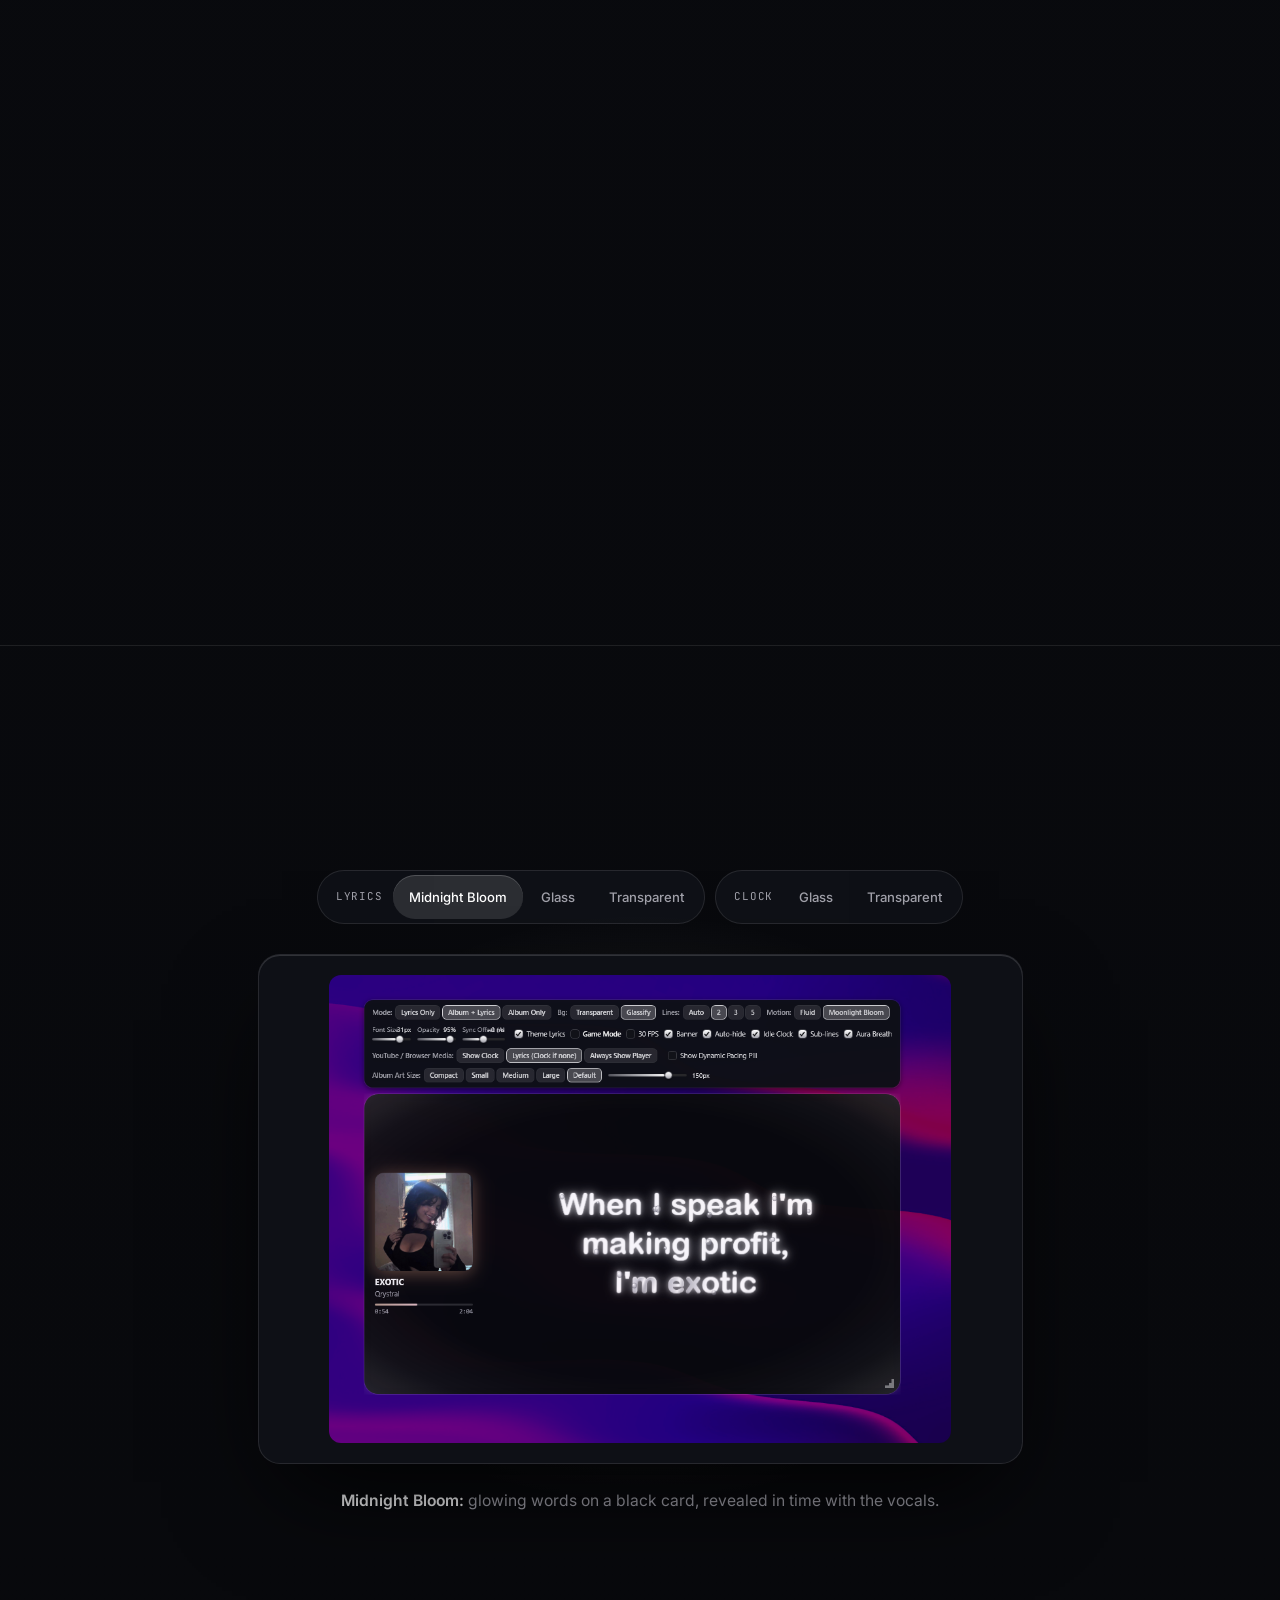
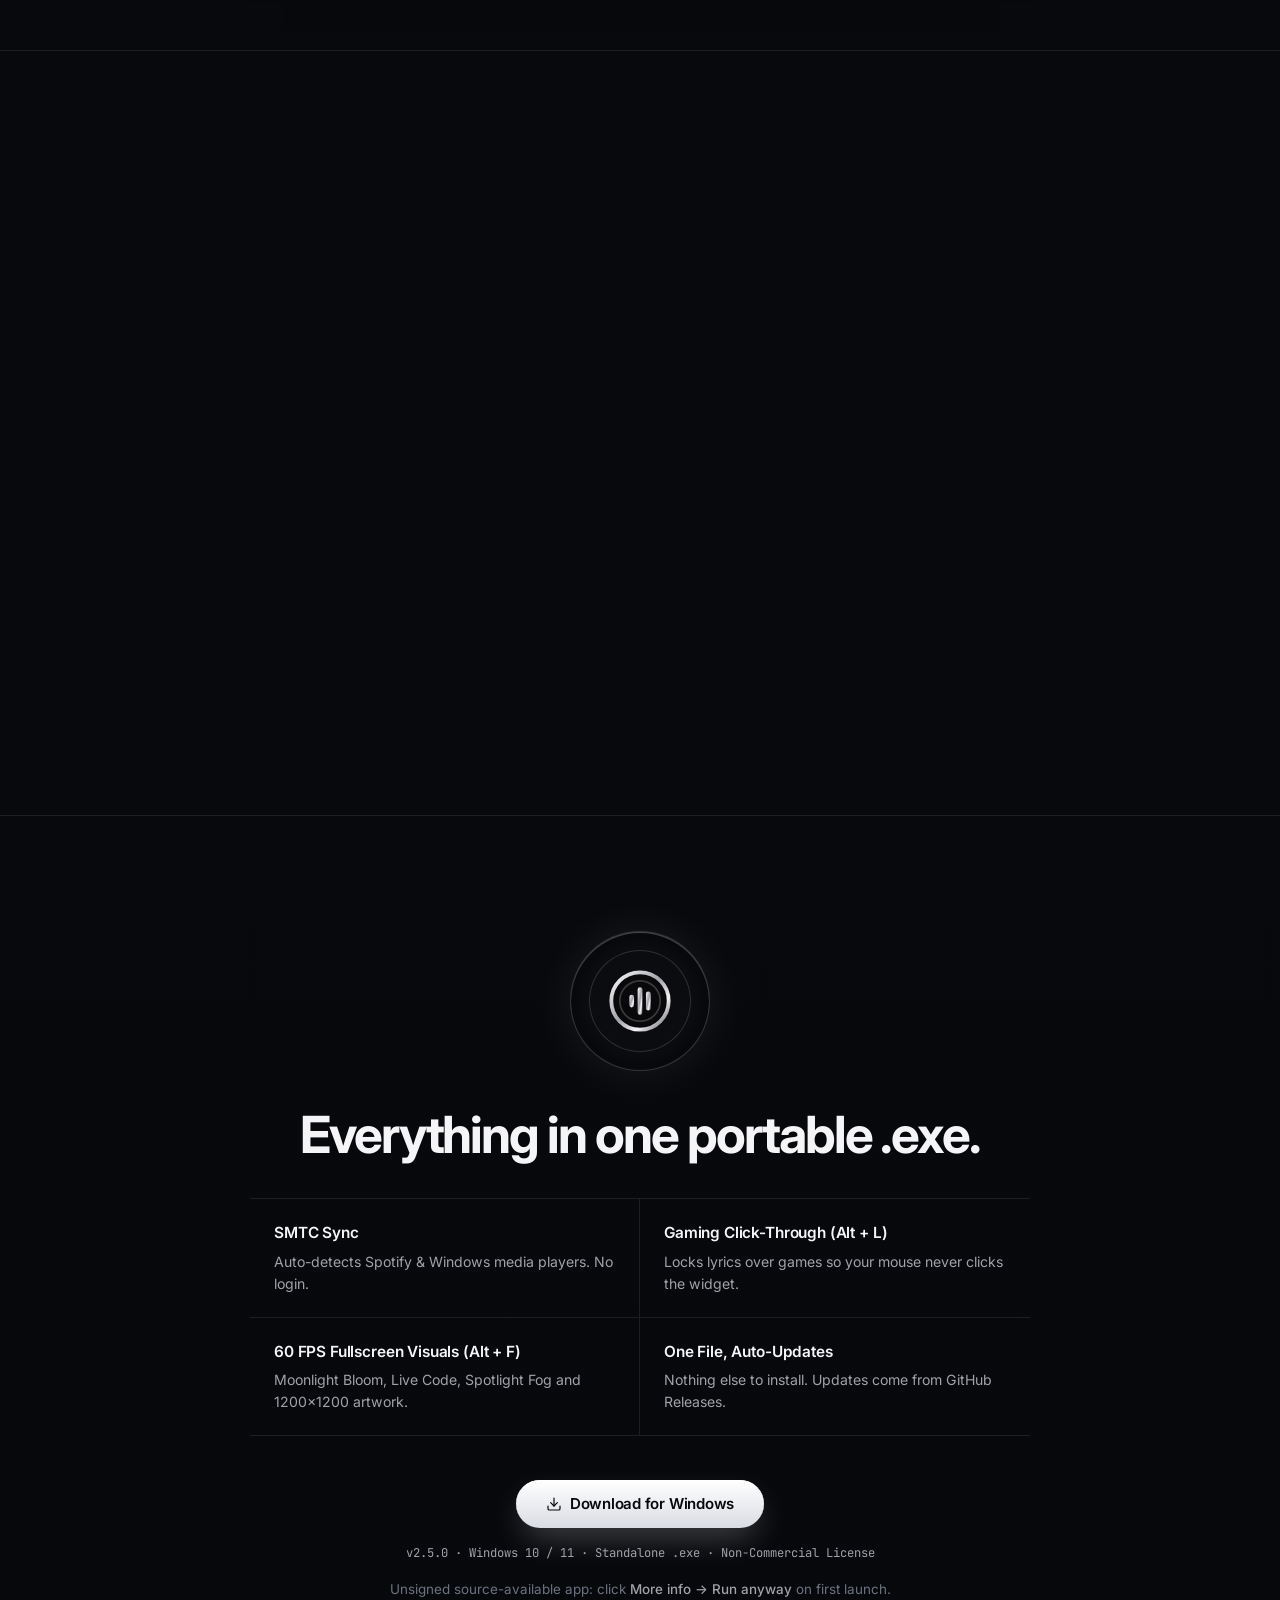
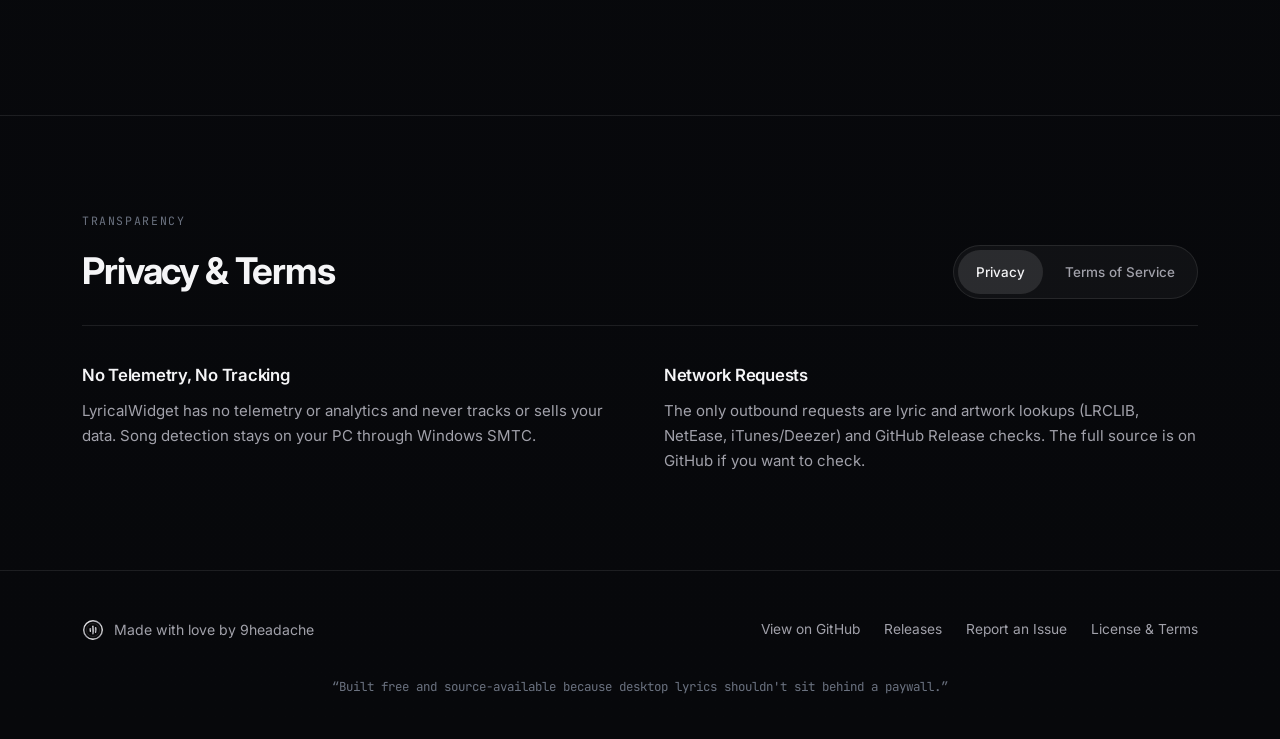
==== commit 9e6111b3: "docs: serve root favicons and og:site_name metadata" ====
--- a/docs/index.html
+++ b/docs/index.html
@@ -6,7 +6,12 @@
   <title>LyricalWidget | Synced lyrics for Windows</title>
   <meta name="description" content="A free, source-available desktop lyrics overlay and 60 FPS fullscreen visualizer for Spotify and SMTC. Native .NET 10 WPF built for gaming setups.">
   <meta name="theme-color" content="#0D0E12">
-  <link rel="icon" type="image/svg+xml" href="data:image/svg+xml,%3Csvg xmlns='http://www.w3.org/2000/svg' viewBox='0 0 32 32'%3E%3Cdefs%3E%3ClinearGradient id='cg' x1='0' y1='0' x2='1' y2='1'%3E%3Cstop offset='0%25' stop-color='%23ffffff'/%3E%3Cstop offset='48%25' stop-color='%23a1a1aa'/%3E%3Cstop offset='72%25' stop-color='%23f4f4f5'/%3E%3Cstop offset='100%25' stop-color='%2352525b'/%3E%3C/linearGradient%3E%3C/defs%3E%3Ccircle cx='16' cy='16' r='13.5' fill='%2309090b' stroke='url(%23cg)' stroke-width='2'/%3E%3Ccircle cx='16' cy='16' r='9.5' fill='none' stroke='rgba(255,255,255,0.18)' stroke-width='0.9'/%3E%3Crect x='11' y='13' width='2.2' height='6' rx='1.1' fill='url(%23cg)'/%3E%3Crect x='14.9' y='9.5' width='2.2' height='13' rx='1.1' fill='url(%23cg)'/%3E%3Crect x='18.8' y='11.5' width='2.2' height='9' rx='1.1' fill='url(%23cg)'/%3E%3C/svg%3E">
+  <link rel="icon" href="https://9headache.github.io/LyricalWidget/favicon.ico" sizes="any">
+  <link rel="icon" type="image/png" sizes="48x48" href="https://9headache.github.io/LyricalWidget/favicon-48.png">
+  <link rel="icon" type="image/png" sizes="256x256" href="https://9headache.github.io/LyricalWidget/favicon.png">
+  <link rel="icon" type="image/svg+xml" href="https://9headache.github.io/LyricalWidget/logo.svg">
+  <link rel="apple-touch-icon" href="https://9headache.github.io/LyricalWidget/favicon.png">
+  <meta property="og:site_name" content="LyricalWidget">
   <link rel="preconnect" href="https://fonts.googleapis.com">
   <link rel="preconnect" href="https://fonts.gstatic.com" crossorigin>
   <link href="https://fonts.googleapis.com/css2?family=Inter:wght@400;500;600;700&family=JetBrains+Mono:wght@400;500&display=swap" rel="stylesheet">
